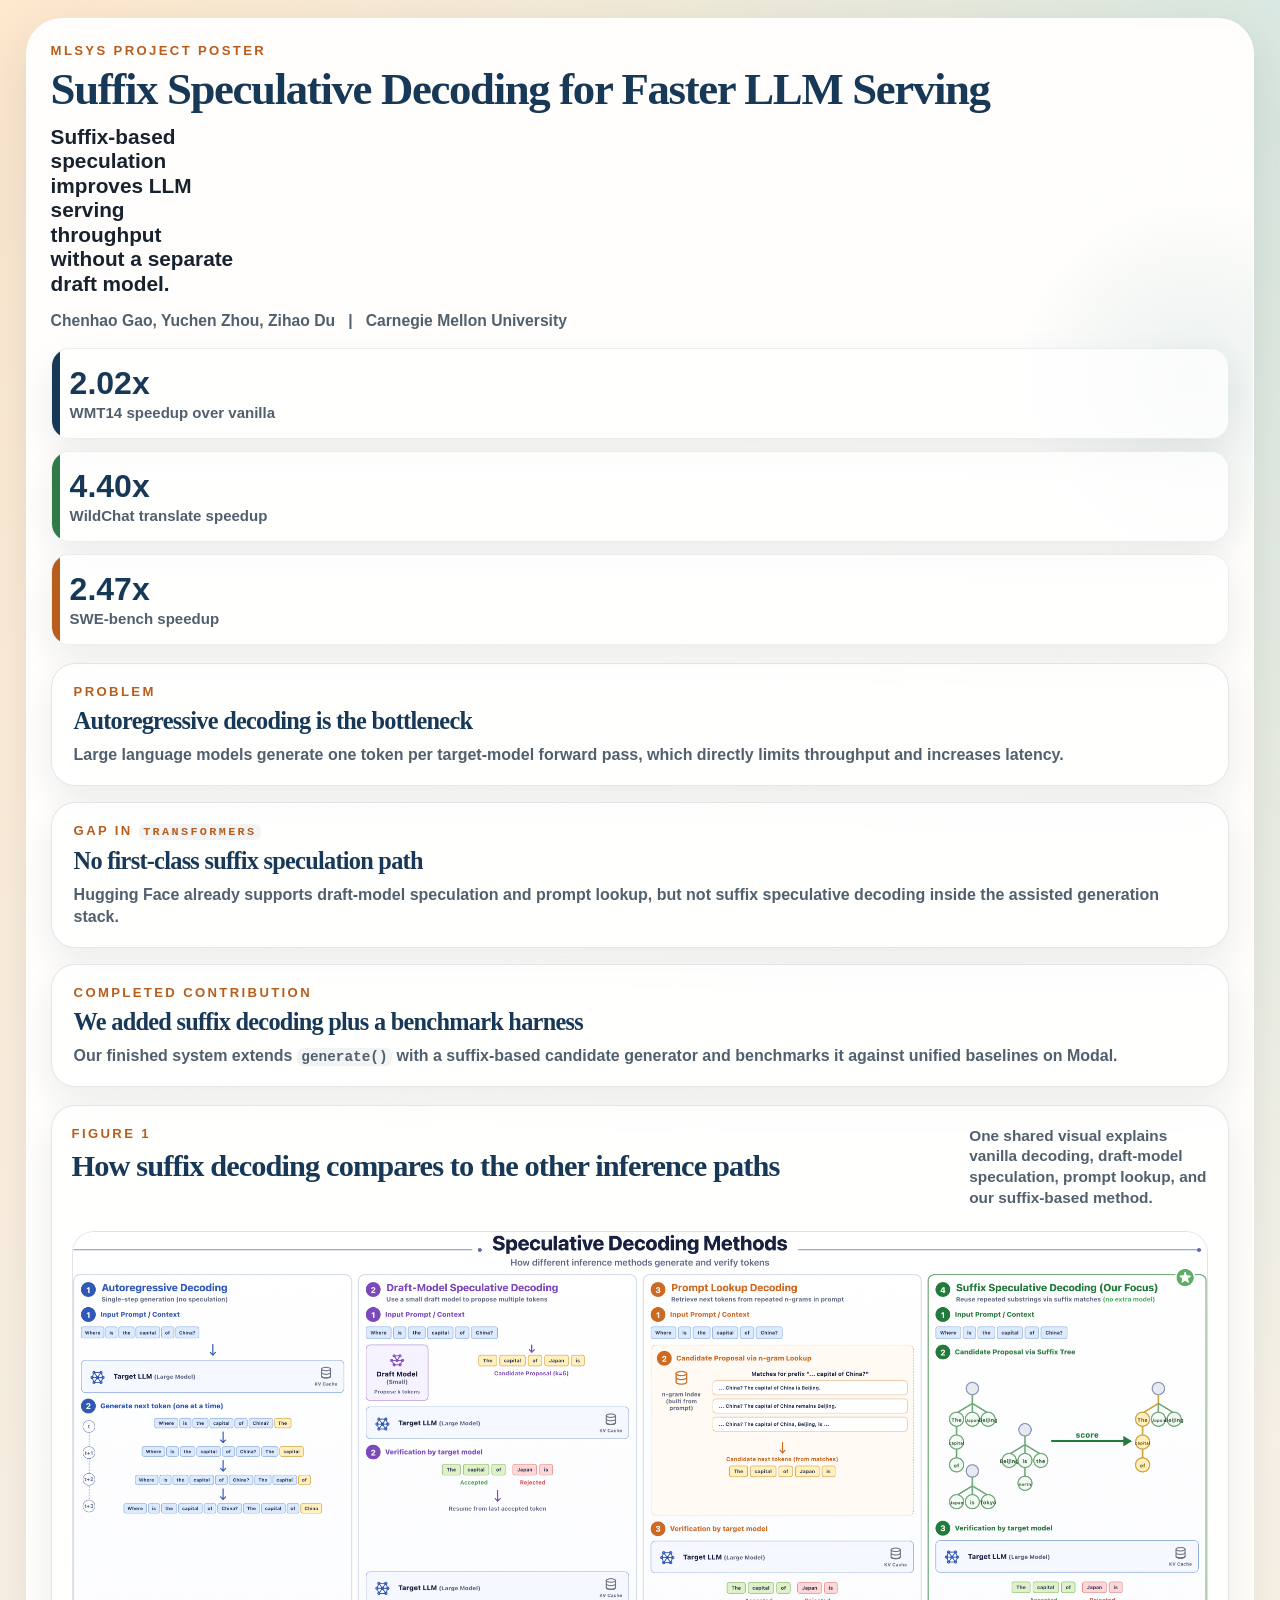
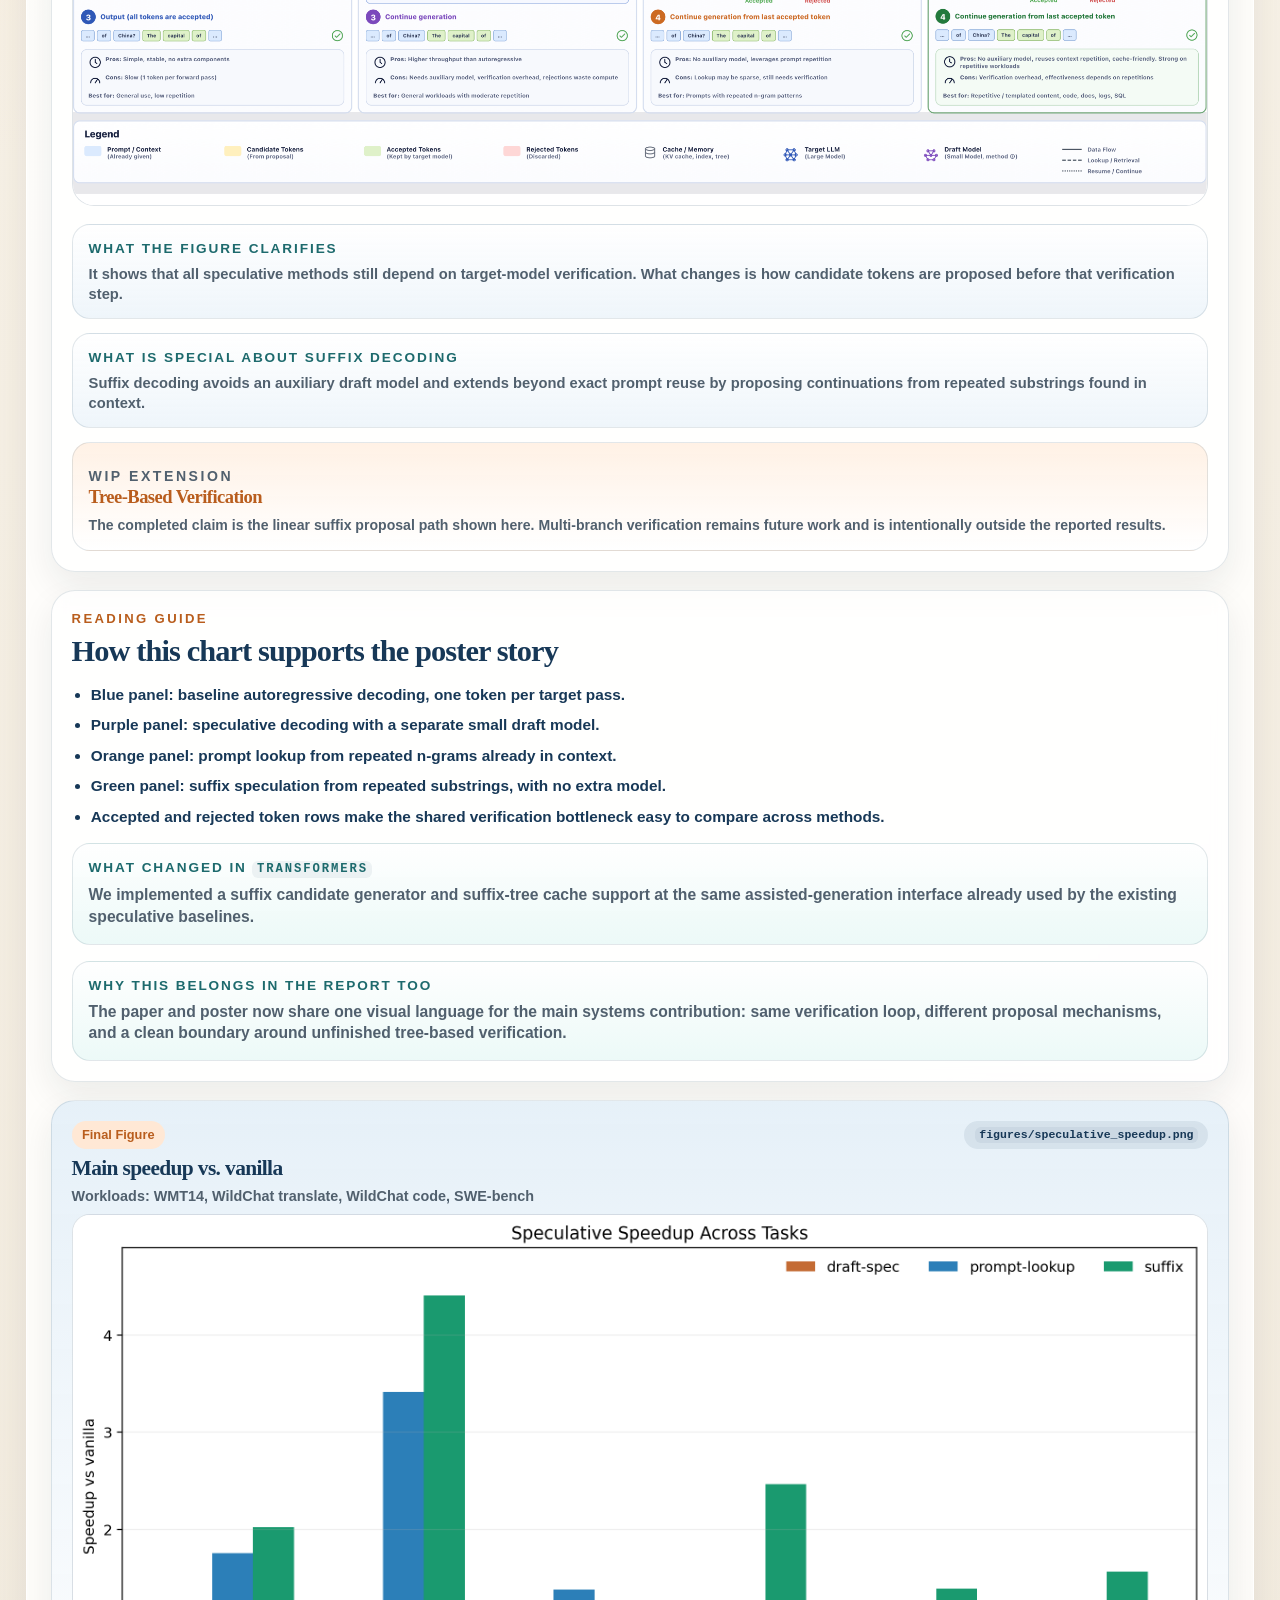
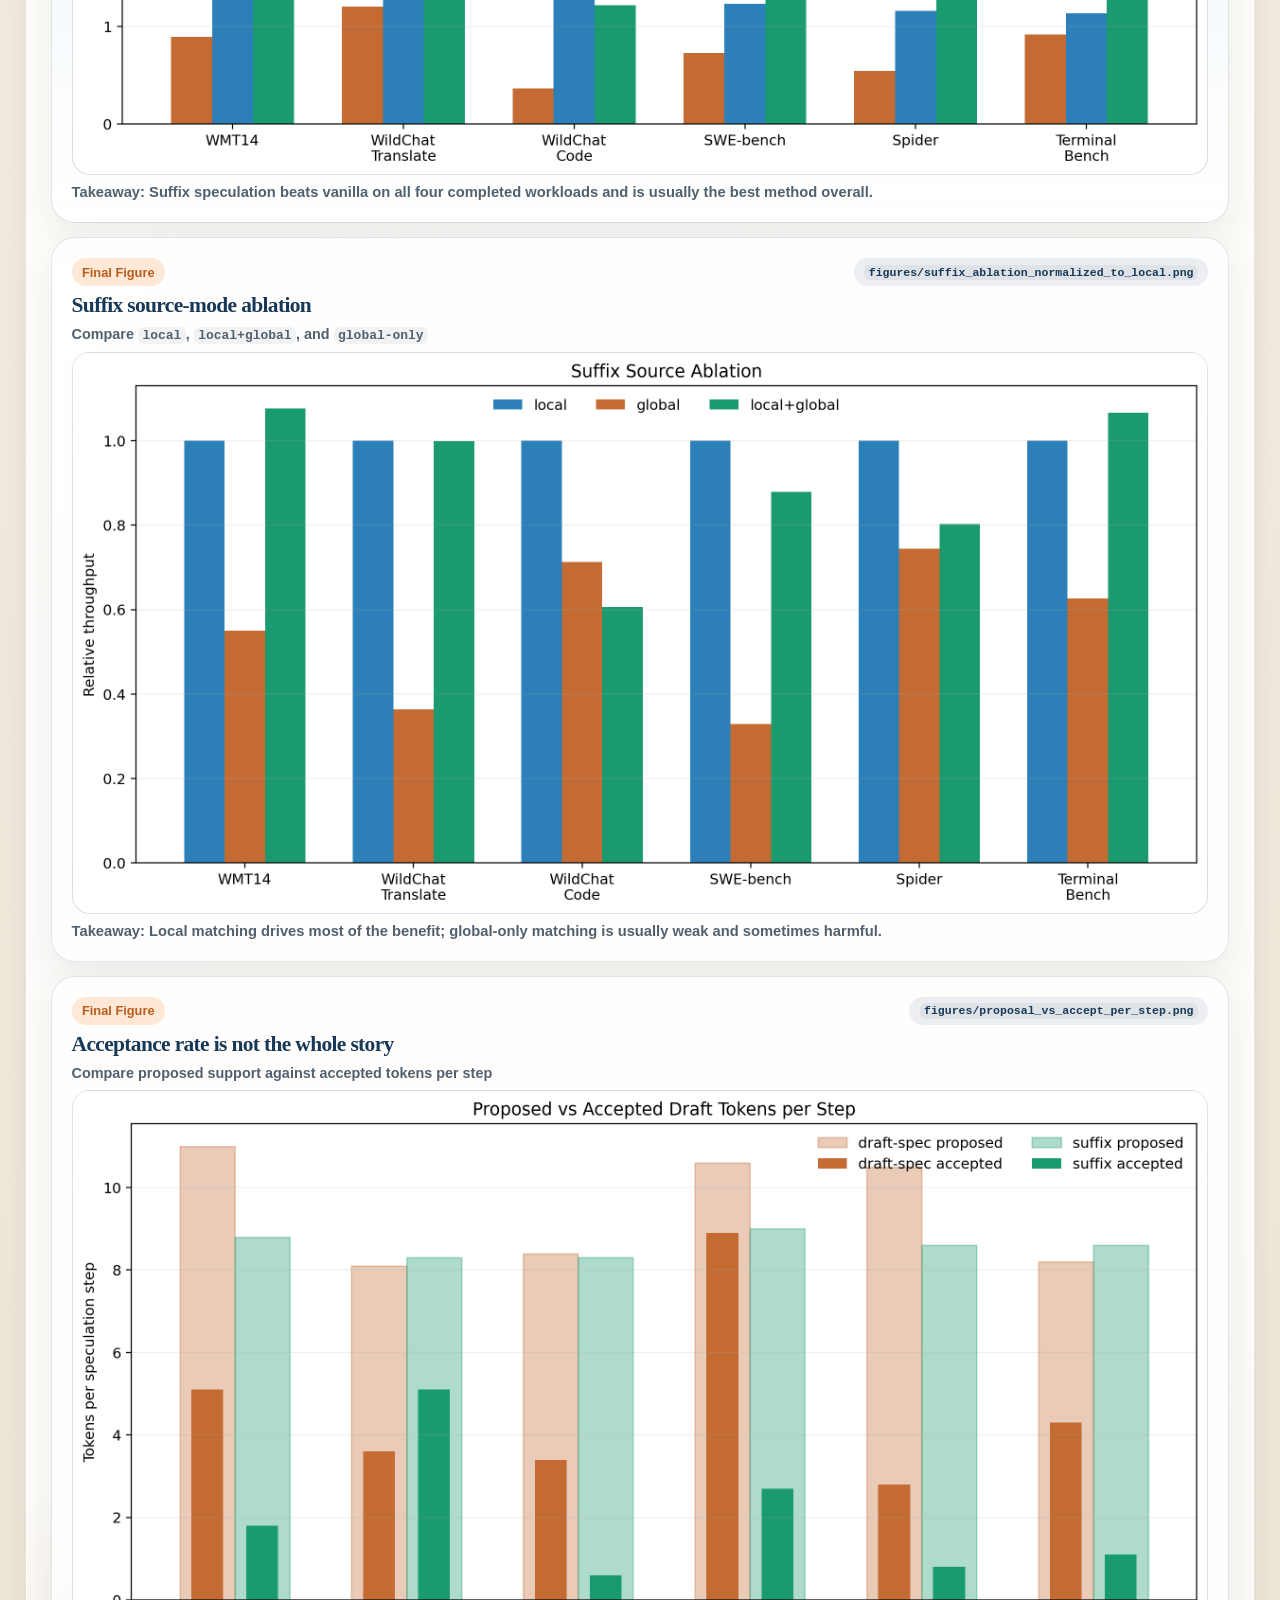
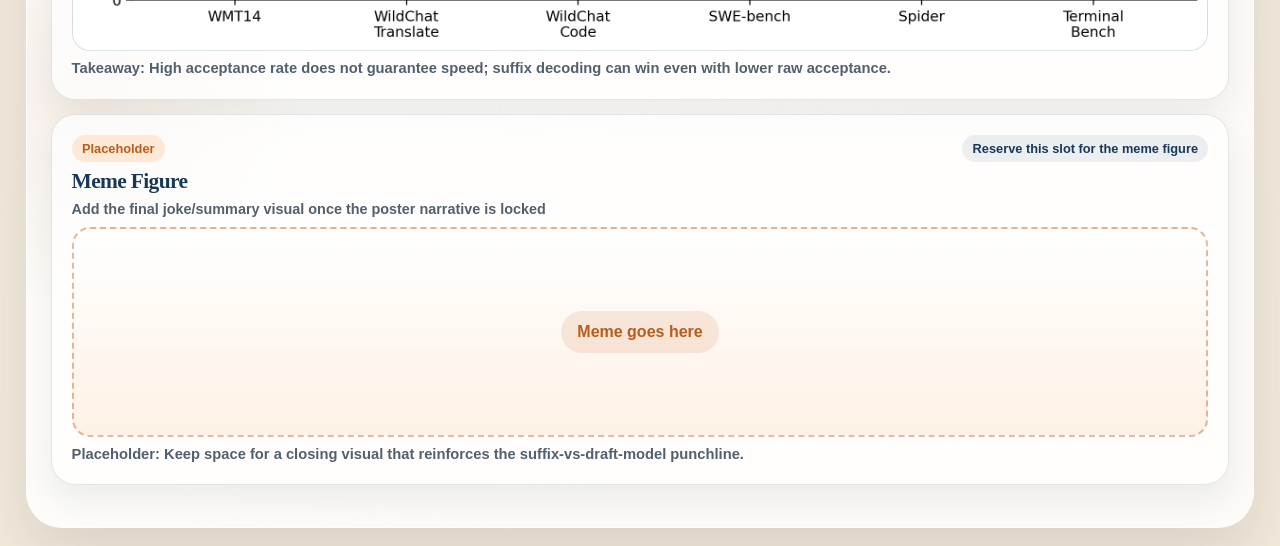
==== poster/index.html @ e205580c "update poster" ====
<!doctype html>
<html lang="en">
  <head>
    <meta charset="utf-8" />
    <meta name="viewport" content="width=device-width, initial-scale=1" />
    <title>Suffix Speculative Decoding Poster</title>
    <link rel="stylesheet" href="styles.css" />
  </head>
  <body>
    <main class="poster-shell">
      <article class="poster" data-mode="default">
        <header class="hero band">
          <div class="hero-copy">
            <p class="eyebrow">MLSys Project Poster</p>
            <h1>Suffix Speculative Decoding for Faster LLM Serving</h1>
            <p class="hero-thesis">
              Suffix-based speculation improves LLM serving throughput without a
              separate draft model.
            </p>
            <p class="hero-meta">
              Chenhao Gao, Yuchen Zhou, Zihao Du
              <span class="meta-sep">|</span>
              Carnegie Mellon University
            </p>
          </div>

          <div class="hero-badges" aria-label="Top results">
            <section class="badge-card accent-blue">
              <p class="badge-value">2.02x</p>
              <p class="badge-label">WMT14 speedup over vanilla</p>
            </section>
            <section class="badge-card accent-green">
              <p class="badge-value">4.40x</p>
              <p class="badge-label">WildChat translate speedup</p>
            </section>
            <section class="badge-card accent-orange">
              <p class="badge-value">2.47x</p>
              <p class="badge-label">SWE-bench speedup</p>
            </section>
          </div>
        </header>

        <section class="context-strip band">
          <article class="context-card">
            <p class="card-kicker">Problem</p>
            <h2>Autoregressive decoding is the bottleneck</h2>
            <p>
              Large language models generate one token per target-model forward
              pass, which directly limits throughput and increases latency.
            </p>
          </article>

          <article class="context-card">
            <p class="card-kicker">Gap in <code>transformers</code></p>
            <h2>No first-class suffix speculation path</h2>
            <p>
              Hugging Face already supports draft-model speculation and prompt
              lookup, but not suffix speculative decoding inside the assisted
              generation stack.
            </p>
          </article>

          <article class="context-card">
            <p class="card-kicker">Completed Contribution</p>
            <h2>We added suffix decoding plus a benchmark harness</h2>
            <p>
              Our finished system extends <code>generate()</code> with a
              suffix-based candidate generator and benchmarks it against unified
              baselines on Modal.
            </p>
          </article>
        </section>

        <section class="system-row band">
          <section class="panel architecture-panel">
            <div class="panel-header">
              <div>
                <p class="card-kicker">Figure 1</p>
                <h2>How suffix decoding compares to the other inference paths</h2>
              </div>
              <p class="panel-note">
                One shared visual explains vanilla decoding, draft-model
                speculation, prompt lookup, and our suffix-based method.
              </p>
            </div>

            <figure class="architecture-figure">
              <img
                src="../assets/index.png"
                alt="Comparison chart showing autoregressive decoding, draft-model speculative decoding, prompt lookup decoding, and suffix speculative decoding."
              />
            </figure>

            <section class="architecture-caption-grid">
              <article class="caption-card">
                <p class="callout-title">What the figure clarifies</p>
                <p>
                  It shows that all speculative methods still depend on
                  target-model verification. What changes is how candidate
                  tokens are proposed before that verification step.
                </p>
              </article>
              <article class="caption-card">
                <p class="callout-title">What is special about suffix decoding</p>
                <p>
                  Suffix decoding avoids an auxiliary draft model and extends
                  beyond exact prompt reuse by proposing continuations from
                  repeated substrings found in context.
                </p>
              </article>
              <article class="future-box compact">
                <p class="card-kicker">WIP Extension</p>
                <h3>Tree-Based Verification</h3>
                <p>
                  The completed claim is the linear suffix proposal path shown
                  here. Multi-branch verification remains future work and is
                  intentionally outside the reported results.
                </p>
              </article>
            </section>
          </section>

          <aside class="panel inset-panel">
            <div class="panel-header">
              <div>
                <p class="card-kicker">Reading Guide</p>
                <h2>How this chart supports the poster story</h2>
              </div>
            </div>

            <ul class="config-list">
              <li>Blue panel: baseline autoregressive decoding, one token per target pass.</li>
              <li>Purple panel: speculative decoding with a separate small draft model.</li>
              <li>Orange panel: prompt lookup from repeated n-grams already in context.</li>
              <li>Green panel: suffix speculation from repeated substrings, with no extra model.</li>
              <li>Accepted and rejected token rows make the shared verification bottleneck easy to compare across methods.</li>
            </ul>

            <div class="inset-callout">
              <p class="callout-title">What changed in <code>transformers</code></p>
              <p>
                We implemented a suffix candidate generator and suffix-tree
                cache support at the same assisted-generation interface already
                used by the existing speculative baselines.
              </p>
            </div>

            <div class="inset-callout">
              <p class="callout-title">Why this belongs in the report too</p>
              <p>
                The paper and poster now share one visual language for the main
                systems contribution: same verification loop, different proposal
                mechanisms, and a clean boundary around unfinished tree-based
                verification.
              </p>
            </div>
          </aside>
        </section>

        <section class="results band">
          <div class="results-grid">
            <article class="panel chart-card hero-chart">
              <div class="chart-meta">
                <span class="chart-status">Final Figure</span>
                <span class="chart-source"><code>figures/speculative_speedup.png</code></span>
              </div>
              <h3>Main speedup vs. vanilla</h3>
              <p class="chart-subtitle">
                Workloads: WMT14, WildChat translate, WildChat code, SWE-bench
              </p>
              <figure class="chart-figure">
                <img
                  src="../figures/speculative_speedup.png"
                  alt="Bar chart showing speedup over vanilla decoding across WMT14, WildChat translate, WildChat code, and SWE-bench."
                />
              </figure>
              <p class="takeaway">
                <strong>Takeaway:</strong> Suffix speculation beats vanilla on
                all four completed workloads and is usually the best method
                overall.
              </p>
            </article>

            <article class="panel chart-card">
              <div class="chart-meta">
                <span class="chart-status">Final Figure</span>
                <span class="chart-source">
                  <code>figures/suffix_ablation_normalized_to_local.png</code>
                </span>
              </div>
              <h3>Suffix source-mode ablation</h3>
              <p class="chart-subtitle">
                Compare <code>local</code>, <code>local+global</code>, and
                <code>global-only</code>
              </p>
              <figure class="chart-figure">
                <img
                  src="../figures/suffix_ablation_normalized_to_local.png"
                  alt="Chart comparing suffix throughput for local, local plus global, and global-only source modes."
                />
              </figure>
              <p class="takeaway">
                <strong>Takeaway:</strong> Local matching drives most of the
                benefit; global-only matching is usually weak and sometimes
                harmful.
              </p>
            </article>

            <article class="panel chart-card">
              <div class="chart-meta">
                <span class="chart-status">Final Figure</span>
                <span class="chart-source"><code>figures/proposal_vs_accept_per_step.png</code></span>
              </div>
              <h3>Acceptance rate is not the whole story</h3>
              <p class="chart-subtitle">
                Compare proposed support against accepted tokens per step
              </p>
              <figure class="chart-figure">
                <img
                  src="../figures/proposal_vs_accept_per_step.png"
                  alt="Chart comparing average proposed tokens per step against average accepted tokens per step for speculative decoding methods."
                />
              </figure>
              <p class="takeaway">
                <strong>Takeaway:</strong> High acceptance rate does not
                guarantee speed; suffix decoding can win even with lower raw
                acceptance.
              </p>
            </article>

            <article class="panel chart-card">
              <div class="chart-meta">
                <span class="chart-status">Placeholder</span>
                <span class="chart-source">Reserve this slot for the meme figure</span>
              </div>
              <h3>Meme Figure</h3>
              <p class="chart-subtitle">
                Add the final joke/summary visual once the poster narrative is locked
              </p>
              <div class="meme-placeholder">
                <div class="meme-frame">
                  <span class="meme-sticker">Meme goes here</span>
                </div>
              </div>
              <p class="takeaway">
                <strong>Placeholder:</strong> Keep space for a closing visual
                that reinforces the suffix-vs-draft-model punchline.
              </p>
            </article>
          </div>
        </section>
      </article>
    </main>

    <script src="script.js"></script>
  </body>
</html>
---- poster/styles.css ----
:root {
  --poster-width-screen: min(94vw, 1600px);
  --paper: #f8f3e8;
  --paper-bright: #fffdf8;
  --ink: #18222e;
  --muted: #51606e;
  --navy: #173857;
  --navy-soft: #e2eef7;
  --teal: #1d6a6d;
  --teal-soft: #dff5f2;
  --orange: #b95d1d;
  --orange-soft: #ffe8d5;
  --green: #2f7a46;
  --green-soft: #e1f1e5;
  --rose: #9a4d4d;
  --panel-border: rgba(23, 56, 87, 0.12);
  --shadow: 0 24px 60px rgba(30, 37, 44, 0.12);
  --shadow-soft: 0 14px 34px rgba(30, 37, 44, 0.08);
  --radius-xl: 34px;
  --radius-lg: 24px;
  --radius-md: 18px;
  --radius-sm: 12px;
  --poster-gap: 22px;
  --body-font: "Avenir Next", "Segoe UI", "Trebuchet MS", sans-serif;
  --display-font: "Iowan Old Style", "Palatino Linotype", "Book Antiqua", serif;
}

*,
*::before,
*::after {
  box-sizing: border-box;
}

html,
body {
  margin: 0;
  min-height: 100%;
}

body {
  font-family: var(--body-font);
  color: var(--ink);
  background:
    radial-gradient(circle at top left, rgba(255, 226, 193, 0.72), transparent 32%),
    radial-gradient(circle at top right, rgba(194, 229, 231, 0.78), transparent 26%),
    linear-gradient(180deg, #fffaf0 0%, #f2eadb 100%);
}

.poster-shell {
  padding: 28px;
  display: flex;
  justify-content: center;
}

.poster {
  width: var(--poster-width-screen);
  min-height: 2400px;
  background:
    linear-gradient(180deg, rgba(255, 255, 255, 0.68), rgba(255, 255, 255, 0.68)),
    linear-gradient(135deg, var(--paper-bright), var(--paper));
  border: 1px solid rgba(255, 255, 255, 0.85);
  border-radius: 36px;
  box-shadow: var(--shadow);
  padding: 32px;
  display: grid;
  gap: 18px;
  grid-template-rows: repeat(5, auto);
  position: relative;
  overflow: hidden;
}

.poster::before,
.poster::after {
  content: "";
  position: absolute;
  inset: auto;
  border-radius: 999px;
  pointer-events: none;
}

.poster::before {
  width: 360px;
  height: 360px;
  right: -120px;
  top: 180px;
  background: radial-gradient(circle, rgba(29, 106, 109, 0.09), transparent 70%);
}

.poster::after {
  width: 420px;
  height: 420px;
  left: -140px;
  bottom: 220px;
  background: radial-gradient(circle, rgba(185, 93, 29, 0.08), transparent 72%);
}

.band,
.panel,
.context-card,
.badge-card {
  position: relative;
  z-index: 1;
}

.hero {
  display: grid;
  grid-template-columns: 1.5fr 1fr;
  gap: 18px;
  align-items: end;
}

.eyebrow,
.card-kicker {
  margin: 0 0 10px;
  font-size: 0.82rem;
  text-transform: uppercase;
  letter-spacing: 0.18em;
  font-weight: 800;
  color: var(--orange);
}

.hero-copy h1,
.context-card h2,
.panel-header h2,
.results-header h2,
.chart-card h3,
.future-box h3 {
  font-family: var(--display-font);
  letter-spacing: -0.03em;
}

.hero-copy h1 {
  margin: 0;
  font-size: clamp(2.8rem, 3.35vw, 4.25rem);
  line-height: 0.95;
  color: var(--navy);
}

.hero-thesis {
  margin: 14px 0 0;
  max-width: 16ch;
  font-size: 1.3rem;
  line-height: 1.18;
  font-weight: 700;
}

.hero-meta {
  margin: 16px 0 0;
  color: var(--muted);
  font-size: 0.98rem;
  font-weight: 700;
}

.meta-sep {
  display: inline-block;
  padding: 0 0.55rem;
}

.hero-badges {
  display: grid;
  grid-template-columns: 1fr;
  gap: 12px;
}

.badge-card {
  background: rgba(255, 255, 255, 0.74);
  border: 1px solid rgba(23, 56, 87, 0.08);
  border-radius: var(--radius-md);
  box-shadow: var(--shadow-soft);
  padding: 16px 18px;
  overflow: hidden;
}

.badge-card::before {
  content: "";
  position: absolute;
  inset: 0 auto 0 0;
  width: 8px;
  border-radius: 999px;
}

.badge-card.accent-blue::before {
  background: var(--navy);
}

.badge-card.accent-green::before {
  background: var(--green);
}

.badge-card.accent-orange::before {
  background: var(--orange);
}

.badge-value {
  margin: 0;
  font-size: 2rem;
  font-weight: 900;
  color: var(--navy);
}

.badge-label {
  margin: 2px 0 0;
  color: var(--muted);
  font-size: 0.94rem;
  line-height: 1.2;
  font-weight: 700;
}

.context-strip {
  display: grid;
  grid-template-columns: repeat(3, 1fr);
  gap: 16px;
  align-items: start;
}

.context-card,
.panel {
  background: rgba(255, 255, 255, 0.7);
  border: 1px solid var(--panel-border);
  border-radius: var(--radius-lg);
  box-shadow: var(--shadow-soft);
  backdrop-filter: blur(8px);
}

.context-card {
  padding: 20px 22px 18px;
}

.context-card h2 {
  margin: 0 0 10px;
  font-size: 1.52rem;
  line-height: 1.02;
  color: var(--navy);
}

.context-card p:last-child {
  margin: 0;
  line-height: 1.42;
  color: var(--muted);
  font-size: 1rem;
  font-weight: 600;
}

.system-row {
  display: grid;
  grid-template-columns: 1.75fr 0.92fr;
  gap: 18px;
}

.panel {
  padding: 20px;
}

.panel-header,
.results-header {
  display: flex;
  justify-content: space-between;
  gap: 16px;
  align-items: start;
}

.panel-header h2,
.results-header h2 {
  margin: 0;
  font-size: 1.9rem;
  line-height: 1.02;
  color: var(--navy);
}

.panel-note,
.results-note,
.chart-subtitle,
.flow-copy,
.takeaway,
.future-copy p,
.future-box p {
  color: var(--muted);
}

.panel-note,
.results-note {
  margin: 0;
  max-width: 28ch;
  font-size: 0.96rem;
  line-height: 1.35;
  font-weight: 700;
}

.future-box,
.inset-callout,
.caption-card {
  border-radius: var(--radius-md);
  border: 1px solid rgba(23, 56, 87, 0.12);
}

.architecture-figure {
  margin: 22px 0 0;
  border-radius: 22px;
  overflow: hidden;
  border: 1px solid rgba(23, 56, 87, 0.14);
  background: rgba(255, 255, 255, 0.96);
  box-shadow: inset 0 0 0 1px rgba(255, 255, 255, 0.7);
}

.architecture-figure img {
  display: block;
  width: 100%;
  height: auto;
}

.architecture-caption-grid {
  margin-top: 18px;
  display: grid;
  grid-template-columns: 1fr 1fr 0.92fr;
  align-items: start;
  gap: 14px;
}

.caption-card,
.future-box.compact {
  padding: 16px 16px 14px;
}

.caption-card {
  background: linear-gradient(180deg, rgba(255, 255, 255, 0.98), rgba(226, 238, 247, 0.56));
}

.caption-card p:last-child {
  margin: 0;
  line-height: 1.36;
  font-size: 0.92rem;
  color: var(--muted);
  font-weight: 650;
}

.future-box {
  padding: 16px 16px 14px;
  background: linear-gradient(180deg, rgba(255, 240, 227, 0.92), rgba(255, 255, 255, 0.94));
}

.future-box.compact h3 {
  font-size: 1.16rem;
}

.future-box.compact p {
  font-size: 0.88rem;
}

.future-box h3 {
  margin: 0;
  color: var(--orange);
  font-size: 1.34rem;
}

.future-box p {
  margin: 8px 0 0;
  line-height: 1.36;
  font-size: 0.92rem;
  font-weight: 650;
}

.config-list,
.conclusion-list,
.future-list {
  margin: 18px 0 0;
  padding-left: 1.2rem;
}

.config-list {
  display: grid;
  gap: 10px;
  font-size: 0.96rem;
  line-height: 1.34;
  color: var(--navy);
  font-weight: 760;
}

.config-list span {
  color: var(--muted);
  font-weight: 700;
}

.inset-panel {
  display: grid;
  grid-template-rows: auto auto auto 1fr;
}

.inset-callout {
  margin-top: 16px;
  padding: 16px;
  background: linear-gradient(180deg, rgba(255, 255, 255, 0.98), rgba(223, 245, 242, 0.6));
}

.callout-title {
  margin: 0 0 8px;
  font-size: 0.85rem;
  text-transform: uppercase;
  letter-spacing: 0.14em;
  color: var(--teal);
  font-weight: 900;
}

.inset-callout p:last-child {
  margin: 0;
  line-height: 1.38;
  font-size: 0.98rem;
  color: var(--muted);
  font-weight: 700;
}

.results {
  display: grid;
  gap: 12px;
}

.results-grid {
  display: grid;
  grid-template-columns: repeat(2, minmax(0, 1fr));
  gap: 14px;
  align-items: start;
}

.chart-card {
  display: grid;
  grid-template-rows: auto auto auto 1fr auto;
  gap: 8px;
  min-height: 0;
}

.hero-chart {
  background:
    linear-gradient(180deg, rgba(226, 238, 247, 0.86), rgba(255, 255, 255, 0.92)),
    rgba(255, 255, 255, 0.8);
}

.chart-meta {
  display: flex;
  justify-content: space-between;
  gap: 12px;
  flex-wrap: wrap;
  font-size: 0.8rem;
  font-weight: 800;
}

.chart-status,
.chart-source,
.wip-pill {
  display: inline-flex;
  align-items: center;
  padding: 0.38rem 0.65rem;
  border-radius: 999px;
}

.chart-status {
  background: var(--orange-soft);
  color: var(--orange);
}

.chart-source {
  background: rgba(23, 56, 87, 0.08);
  color: var(--navy);
}

.chart-card h3 {
  margin: 0;
  color: var(--navy);
  font-size: 1.34rem;
  line-height: 1.06;
}

.chart-subtitle {
  margin: 0;
  font-size: 0.9rem;
  line-height: 1.26;
  font-weight: 700;
}

.chart-placeholder {
  min-height: 210px;
  border-radius: var(--radius-md);
  border: 1px dashed rgba(23, 56, 87, 0.2);
  background:
    linear-gradient(180deg, rgba(255, 255, 255, 0.94), rgba(243, 246, 250, 0.9));
  position: relative;
  overflow: hidden;
}

.chart-figure {
  margin: 0;
  min-height: 210px;
  border-radius: var(--radius-md);
  border: 1px solid rgba(23, 56, 87, 0.14);
  background:
    linear-gradient(180deg, rgba(255, 255, 255, 0.96), rgba(243, 246, 250, 0.92));
  overflow: hidden;
  display: flex;
  align-items: center;
  justify-content: center;
}

.chart-figure img {
  display: block;
  width: 100%;
  height: auto;
}

.bar-placeholder,
.grouped-placeholder,
.scatter-placeholder,
.memory-placeholder {
  display: flex;
  align-items: end;
  justify-content: center;
}

.axis {
  position: absolute;
  background: rgba(23, 56, 87, 0.24);
}

.axis-y {
  left: 28px;
  bottom: 24px;
  width: 2px;
  top: 22px;
}

.bars {
  width: 100%;
  height: 100%;
  padding: 24px 24px 26px 48px;
  display: grid;
  grid-template-columns: repeat(4, 1fr);
  gap: 16px;
  align-items: end;
}

.bar-group {
  display: grid;
  gap: 10px;
  justify-items: center;
}

.bar-label,
.mini-label {
  font-size: 0.82rem;
  font-weight: 900;
  color: var(--muted);
}

.bar-stack {
  height: 154px;
  width: 100%;
  display: flex;
  justify-content: center;
  align-items: end;
  gap: 8px;
}

.bar {
  width: 26px;
  border-radius: 14px 14px 6px 6px;
  background: linear-gradient(180deg, rgba(29, 106, 109, 0.9), rgba(23, 56, 87, 0.85));
}

.bar.ghost {
  opacity: 0.72;
}

.h-36 { height: 36%; }
.h-38 { height: 38%; }
.h-40 { height: 40%; }
.h-44 { height: 44%; }
.h-48 { height: 48%; }
.h-52 { height: 52%; }
.h-72 { height: 72%; }
.h-86 { height: 86%; }
.h-88 { height: 88%; }
.h-92 { height: 92%; }
.h-94 { height: 94%; }

.grouped-placeholder {
  gap: 24px;
  padding: 26px 24px;
}

.mini-group {
  display: grid;
  gap: 10px;
  justify-items: center;
}

.mini-bar {
  width: 72px;
  border-radius: 18px 18px 8px 8px;
  background: linear-gradient(180deg, rgba(47, 122, 70, 0.88), rgba(29, 106, 109, 0.84));
}

.scatter-axis,
.memory-axis {
  position: absolute;
  background: rgba(23, 56, 87, 0.24);
}

.axis-h {
  left: 28px;
  right: 22px;
  bottom: 28px;
  height: 2px;
}

.axis-v {
  left: 28px;
  top: 20px;
  bottom: 28px;
  width: 2px;
}

.dot,
.memory-dot {
  position: absolute;
  display: inline-flex;
  align-items: center;
  justify-content: center;
  padding: 0.35rem 0.6rem;
  border-radius: 999px;
  color: #fff;
  font-size: 0.78rem;
  font-weight: 900;
}

.dot-draft {
  right: 56px;
  top: 50px;
  background: var(--rose);
}

.dot-suffix {
  left: 92px;
  bottom: 68px;
  background: var(--green);
}

.vanilla {
  left: 68px;
  bottom: 84px;
  background: var(--navy);
}

.prompt {
  left: 168px;
  bottom: 116px;
  background: var(--teal);
}

.suffix {
  left: 218px;
  bottom: 154px;
  background: var(--green);
}

.draft {
  right: 48px;
  bottom: 102px;
  background: var(--rose);
}

.takeaway {
  margin: 0;
  font-size: 0.92rem;
  line-height: 1.3;
  font-weight: 700;
}

.meme-placeholder {
  min-height: 210px;
  display: flex;
  align-items: center;
  justify-content: center;
}

.meme-frame {
  width: 100%;
  min-height: 210px;
  border-radius: var(--radius-md);
  border: 2px dashed rgba(185, 93, 29, 0.42);
  background:
    linear-gradient(180deg, rgba(255, 255, 255, 0.96), rgba(255, 232, 213, 0.62));
  display: flex;
  align-items: center;
  justify-content: center;
  padding: 18px;
}

.meme-sticker {
  display: inline-flex;
  align-items: center;
  justify-content: center;
  padding: 0.75rem 1rem;
  border-radius: 999px;
  background: rgba(185, 93, 29, 0.12);
  color: var(--orange);
  font-size: 1rem;
  font-weight: 900;
}

code {
  font-family: "SFMono-Regular", "Consolas", "Menlo", monospace;
  font-size: 0.9em;
  background: rgba(23, 56, 87, 0.06);
  padding: 0.08rem 0.28rem;
  border-radius: 6px;
}

[data-mode="debug"] .panel,
[data-mode="debug"] .context-card,
[data-mode="debug"] .badge-card {
  outline: 3px solid rgba(185, 93, 29, 0.35);
}

[data-mode="export"] {
  box-shadow: none;
}

@media (max-width: 1280px) {
  .poster-shell {
    padding: 18px;
  }

  .poster {
    width: min(96vw, 1320px);
    padding: 24px;
    gap: 18px;
  }

  .hero,
  .system-row,
  .context-strip,
  .results-grid {
    grid-template-columns: 1fr;
  }

  .architecture-caption-grid {
    grid-template-columns: 1fr;
  }

  .poster {
    aspect-ratio: auto;
  }
}

@media print {
  @page {
    size: 24in 36in;
    margin: 0;
  }

  body {
    background: #fff;
  }

  .poster-shell {
    padding: 0;
  }

  .poster {
    width: 24in;
    min-height: 36in;
    border-radius: 0;
    box-shadow: none;
    padding: 0.42in;
    gap: 0.22in;
  }
}
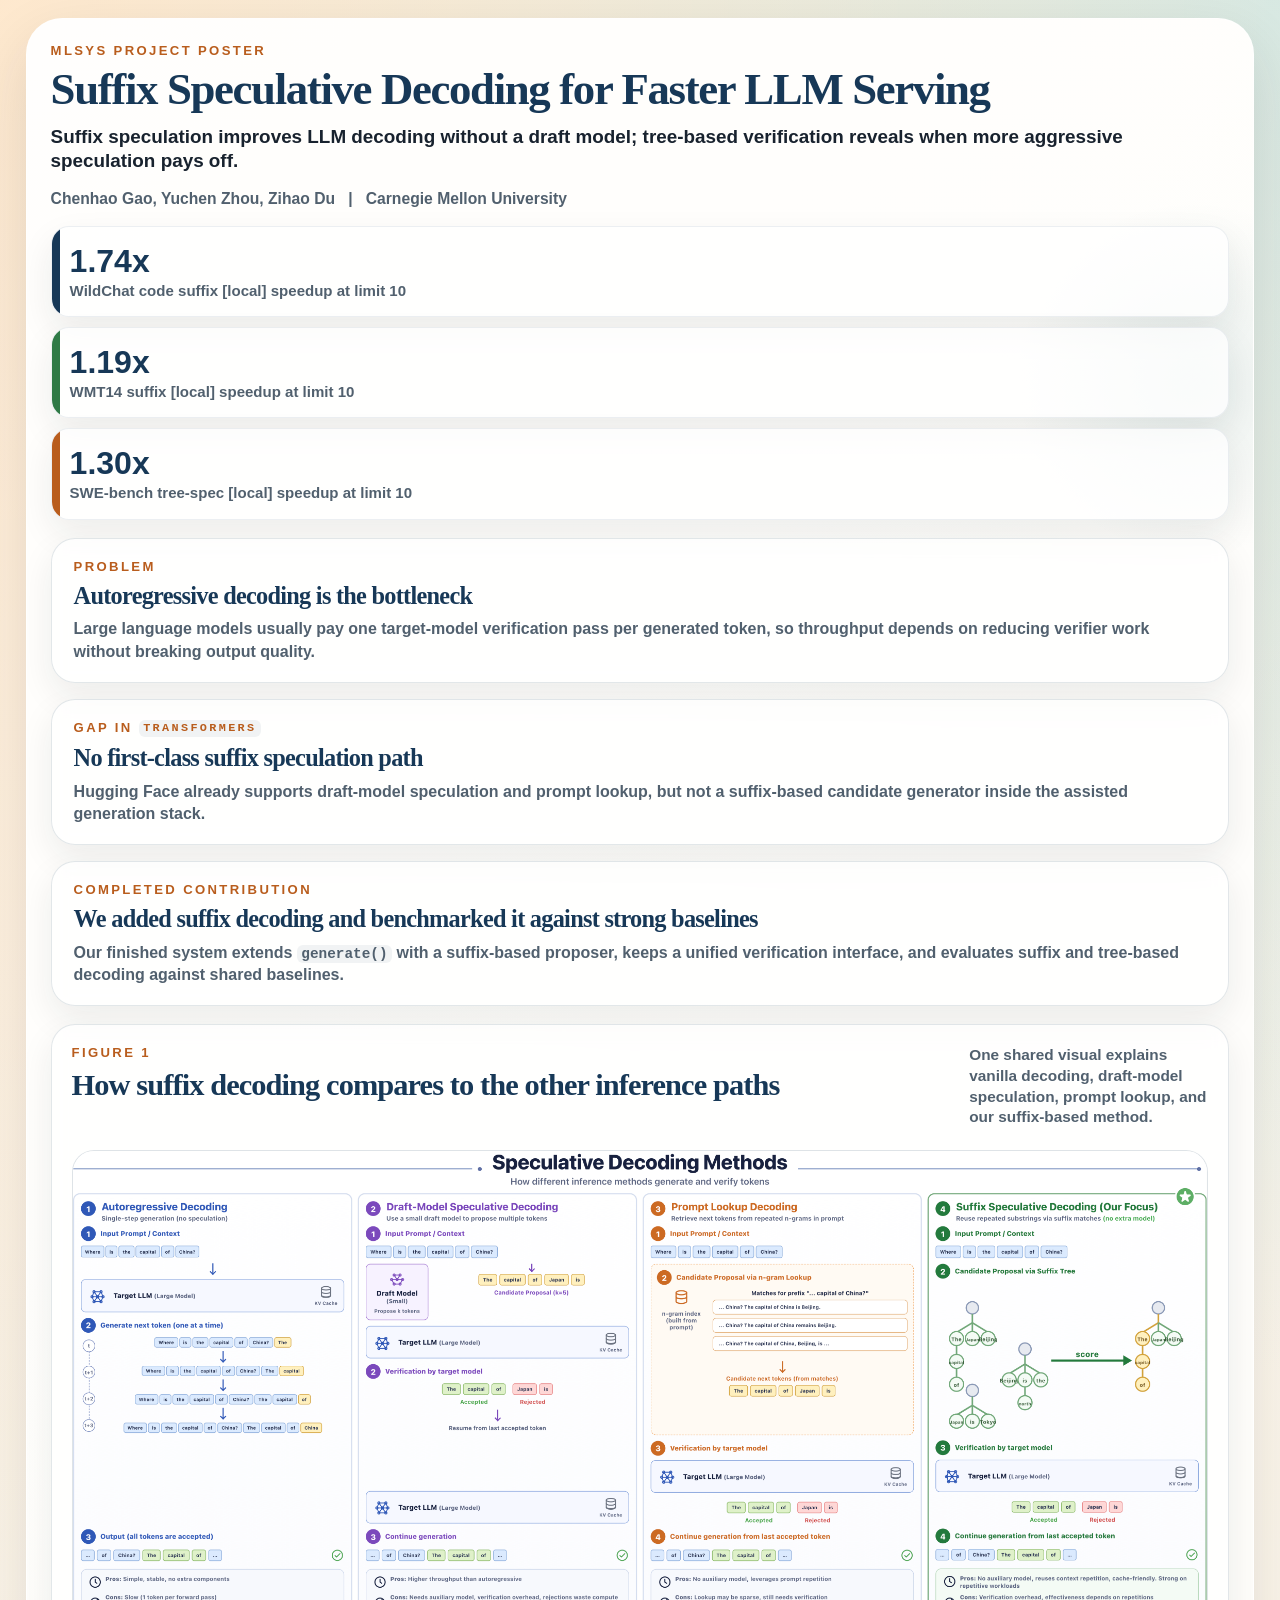
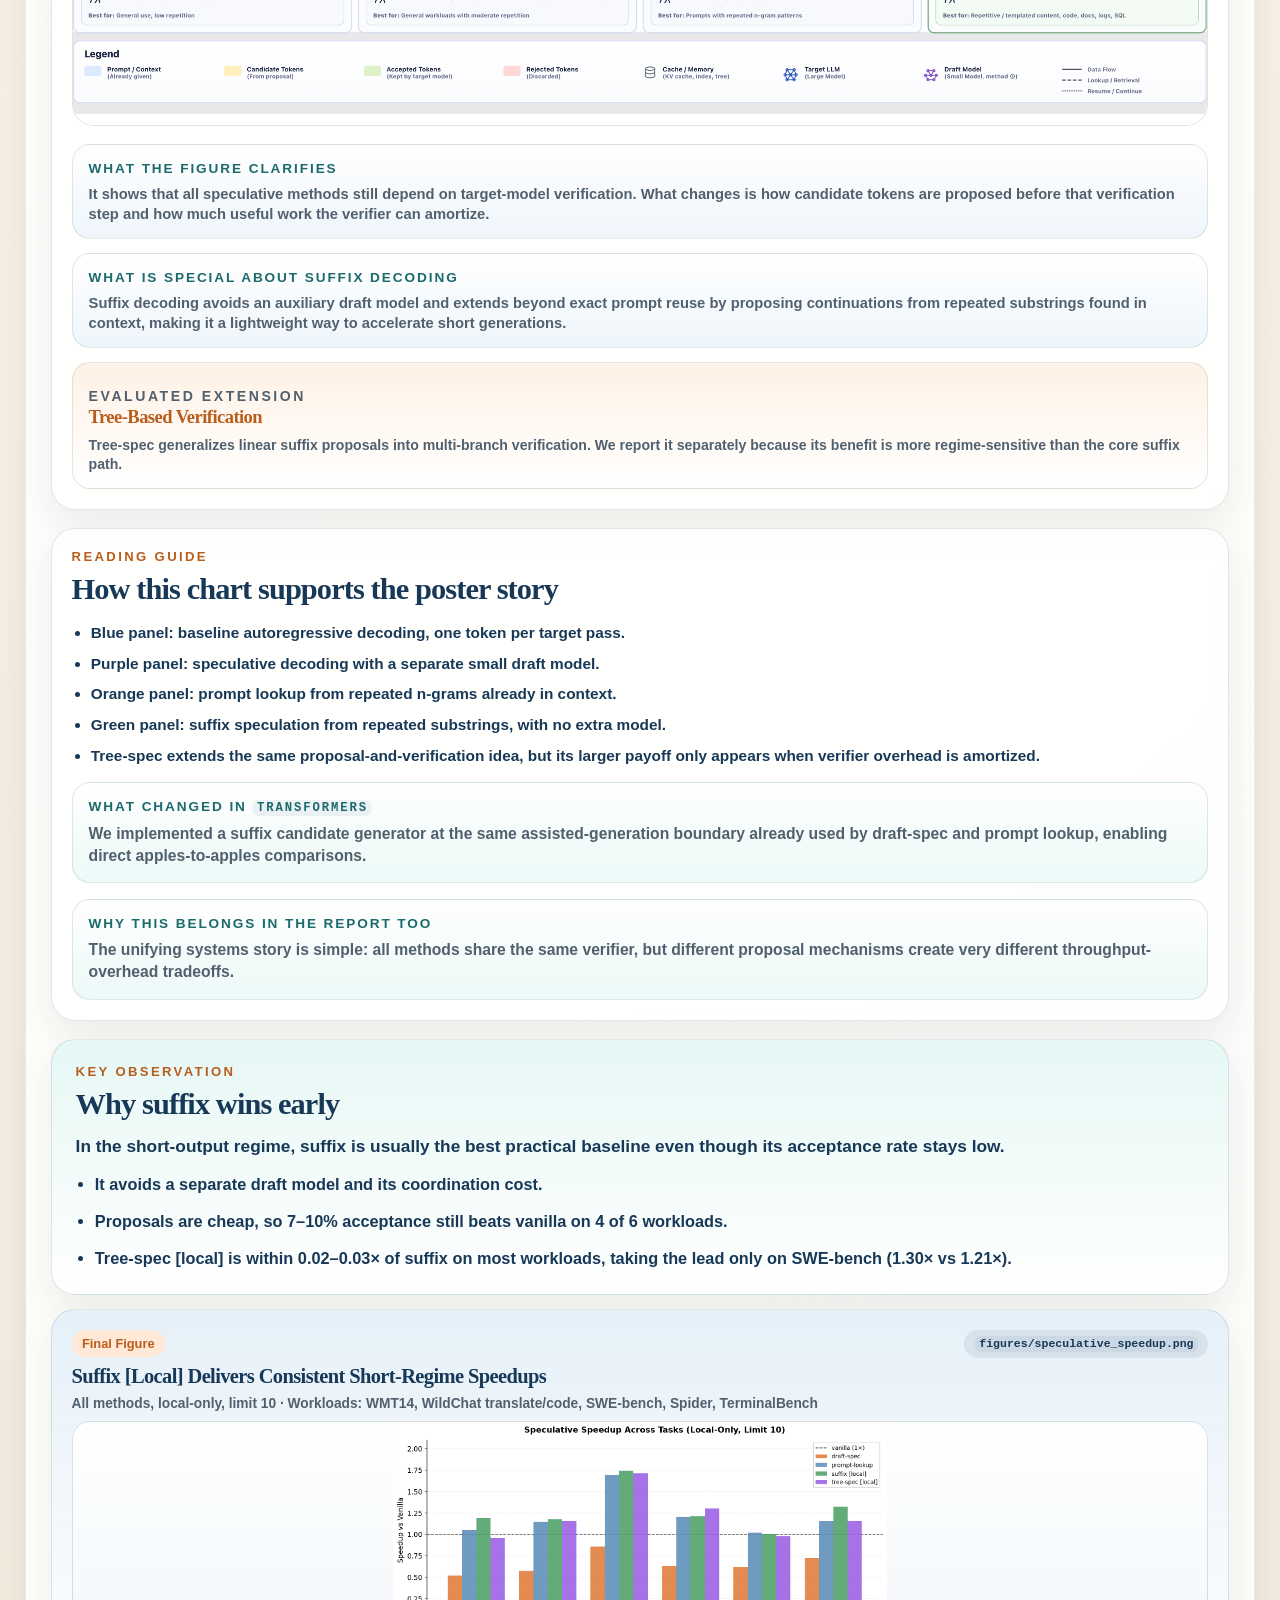
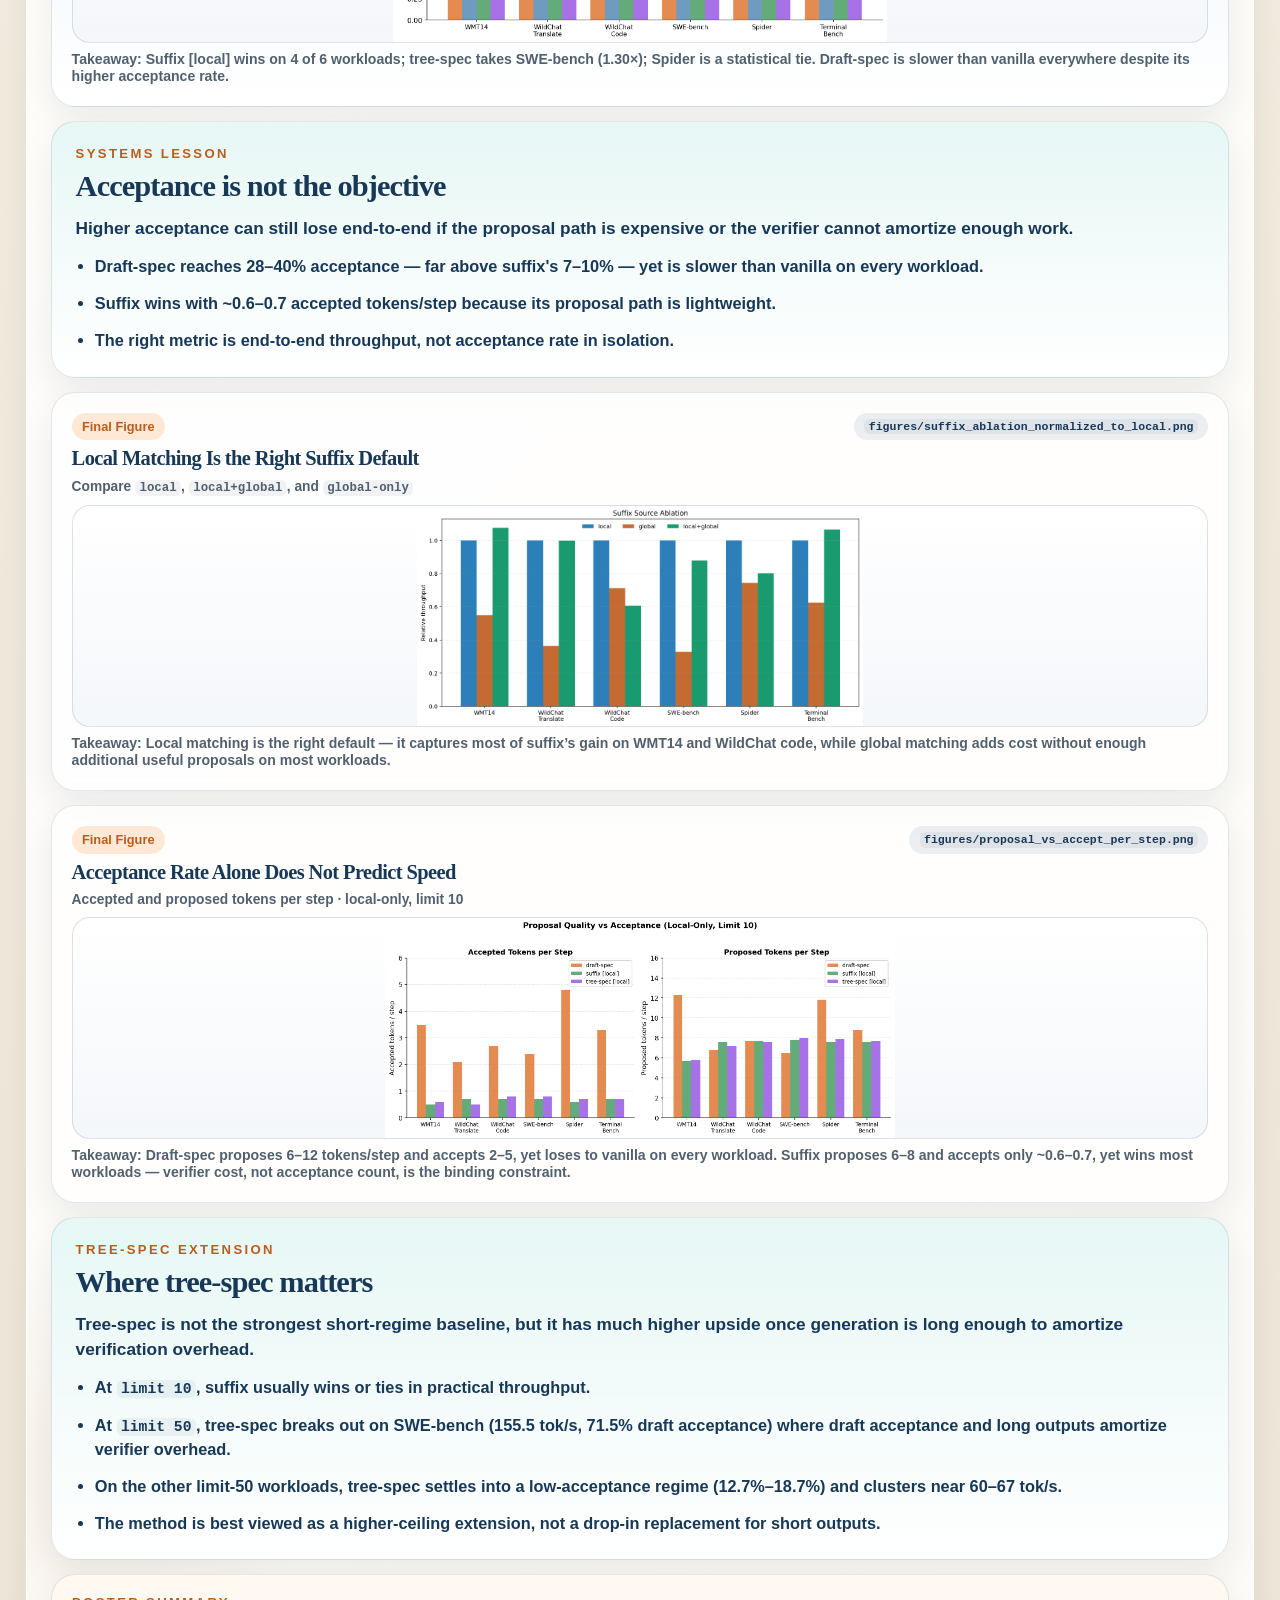
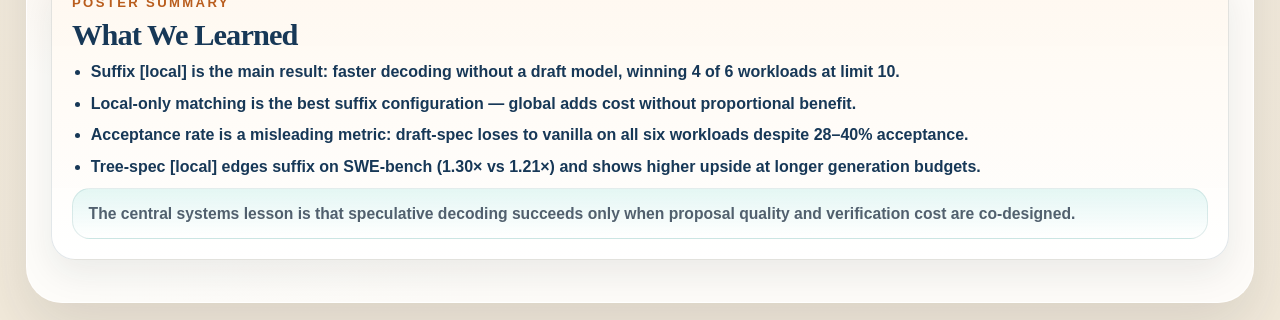
==== commit 3823febd: "update poster with the new data" ====
--- a/poster/index.html
+++ b/poster/index.html
@@ -14,8 +14,9 @@
             <p class="eyebrow">MLSys Project Poster</p>
             <h1>Suffix Speculative Decoding for Faster LLM Serving</h1>
             <p class="hero-thesis">
-              Suffix-based speculation improves LLM serving throughput without a
-              separate draft model.
+              Suffix speculation improves LLM decoding without a draft model;
+              tree-based verification reveals when more aggressive speculation
+              pays off.
             </p>
             <p class="hero-meta">
               Chenhao Gao, Yuchen Zhou, Zihao Du
@@ -26,16 +27,16 @@
 
           <div class="hero-badges" aria-label="Top results">
             <section class="badge-card accent-blue">
-              <p class="badge-value">2.02x</p>
-              <p class="badge-label">WMT14 speedup over vanilla</p>
+              <p class="badge-value">1.74x</p>
+              <p class="badge-label">WildChat code suffix [local] speedup at limit 10</p>
             </section>
             <section class="badge-card accent-green">
-              <p class="badge-value">4.40x</p>
-              <p class="badge-label">WildChat translate speedup</p>
+              <p class="badge-value">1.19x</p>
+              <p class="badge-label">WMT14 suffix [local] speedup at limit 10</p>
             </section>
             <section class="badge-card accent-orange">
-              <p class="badge-value">2.47x</p>
-              <p class="badge-label">SWE-bench speedup</p>
+              <p class="badge-value">1.30x</p>
+              <p class="badge-label">SWE-bench tree-spec [local] speedup at limit 10</p>
             </section>
           </div>
         </header>
@@ -45,8 +46,9 @@
             <p class="card-kicker">Problem</p>
             <h2>Autoregressive decoding is the bottleneck</h2>
             <p>
-              Large language models generate one token per target-model forward
-              pass, which directly limits throughput and increases latency.
+              Large language models usually pay one target-model verification
+              pass per generated token, so throughput depends on reducing
+              verifier work without breaking output quality.
             </p>
           </article>
 
@@ -55,18 +57,18 @@
             <h2>No first-class suffix speculation path</h2>
             <p>
               Hugging Face already supports draft-model speculation and prompt
-              lookup, but not suffix speculative decoding inside the assisted
-              generation stack.
+              lookup, but not a suffix-based candidate generator inside the
+              assisted generation stack.
             </p>
           </article>
 
           <article class="context-card">
             <p class="card-kicker">Completed Contribution</p>
-            <h2>We added suffix decoding plus a benchmark harness</h2>
+            <h2>We added suffix decoding and benchmarked it against strong baselines</h2>
             <p>
               Our finished system extends <code>generate()</code> with a
-              suffix-based candidate generator and benchmarks it against unified
-              baselines on Modal.
+              suffix-based proposer, keeps a unified verification interface, and
+              evaluates suffix and tree-based decoding against shared baselines.
             </p>
           </article>
         </section>
@@ -97,7 +99,8 @@
                 <p>
                   It shows that all speculative methods still depend on
                   target-model verification. What changes is how candidate
-                  tokens are proposed before that verification step.
+                  tokens are proposed before that verification step and how much
+                  useful work the verifier can amortize.
                 </p>
               </article>
               <article class="caption-card">
@@ -105,16 +108,17 @@
                 <p>
                   Suffix decoding avoids an auxiliary draft model and extends
                   beyond exact prompt reuse by proposing continuations from
-                  repeated substrings found in context.
+                  repeated substrings found in context, making it a lightweight
+                  way to accelerate short generations.
                 </p>
               </article>
               <article class="future-box compact">
-                <p class="card-kicker">WIP Extension</p>
+                <p class="card-kicker">Evaluated Extension</p>
                 <h3>Tree-Based Verification</h3>
                 <p>
-                  The completed claim is the linear suffix proposal path shown
-                  here. Multi-branch verification remains future work and is
-                  intentionally outside the reported results.
+                  Tree-spec generalizes linear suffix proposals into multi-branch
+                  verification. We report it separately because its benefit is
+                  more regime-sensitive than the core suffix path.
                 </p>
               </article>
             </section>
@@ -133,25 +137,24 @@
               <li>Purple panel: speculative decoding with a separate small draft model.</li>
               <li>Orange panel: prompt lookup from repeated n-grams already in context.</li>
               <li>Green panel: suffix speculation from repeated substrings, with no extra model.</li>
-              <li>Accepted and rejected token rows make the shared verification bottleneck easy to compare across methods.</li>
+              <li>Tree-spec extends the same proposal-and-verification idea, but its larger payoff only appears when verifier overhead is amortized.</li>
             </ul>
 
             <div class="inset-callout">
               <p class="callout-title">What changed in <code>transformers</code></p>
               <p>
-                We implemented a suffix candidate generator and suffix-tree
-                cache support at the same assisted-generation interface already
-                used by the existing speculative baselines.
+                We implemented a suffix candidate generator at the same
+                assisted-generation boundary already used by draft-spec and
+                prompt lookup, enabling direct apples-to-apples comparisons.
               </p>
             </div>
 
             <div class="inset-callout">
               <p class="callout-title">Why this belongs in the report too</p>
               <p>
-                The paper and poster now share one visual language for the main
-                systems contribution: same verification loop, different proposal
-                mechanisms, and a clean boundary around unfinished tree-based
-                verification.
+                The unifying systems story is simple: all methods share the same
+                verifier, but different proposal mechanisms create very
+                different throughput-overhead tradeoffs.
               </p>
             </div>
           </aside>
@@ -159,36 +162,73 @@
 
         <section class="results band">
           <div class="results-grid">
-            <article class="panel chart-card hero-chart">
+            <article class="panel insight-card">
+              <div class="panel-header">
+                <div>
+                  <p class="card-kicker">Key Observation</p>
+                  <h2>Why suffix wins early</h2>
+                </div>
+              </div>
+              <p class="insight-lead">
+                In the short-output regime, suffix is usually the best practical
+                baseline even though its acceptance rate stays low.
+              </p>
+              <ul class="conclusion-list compact">
+                <li>It avoids a separate draft model and its coordination cost.</li>
+                <li>Proposals are cheap, so 7–10% acceptance still beats vanilla on 4 of 6 workloads.</li>
+                <li>Tree-spec [local] is within 0.02–0.03× of suffix on most workloads, taking the lead only on SWE-bench (1.30× vs 1.21×).</li>
+              </ul>
+            </article>
+
+            <article class="panel chart-card hero-chart chart-span-side compact-chart">
               <div class="chart-meta">
                 <span class="chart-status">Final Figure</span>
                 <span class="chart-source"><code>figures/speculative_speedup.png</code></span>
               </div>
-              <h3>Main speedup vs. vanilla</h3>
+              <h3>Suffix [Local] Delivers Consistent Short-Regime Speedups</h3>
               <p class="chart-subtitle">
-                Workloads: WMT14, WildChat translate, WildChat code, SWE-bench
+                All methods, local-only, limit 10 · Workloads: WMT14, WildChat translate/code, SWE-bench, Spider, TerminalBench
               </p>
               <figure class="chart-figure">
                 <img
-                  src="../figures/speculative_speedup.png"
-                  alt="Bar chart showing speedup over vanilla decoding across WMT14, WildChat translate, WildChat code, and SWE-bench."
+                  src="speculative_speedup_final.png"
+                  alt="Bar chart showing speedup over vanilla decoding for draft-spec, prompt-lookup, suffix local, and tree-spec local across six workloads."
                 />
               </figure>
               <p class="takeaway">
-                <strong>Takeaway:</strong> Suffix speculation beats vanilla on
-                all four completed workloads and is usually the best method
-                overall.
-              </p>
-            </article>
-
-            <article class="panel chart-card">
+                <strong>Takeaway:</strong> Suffix [local] wins on 4 of 6
+                workloads; tree-spec takes SWE-bench (1.30×); Spider is a
+                statistical tie. Draft-spec is slower than vanilla everywhere
+                despite its higher acceptance rate.
+              </p>
+            </article>
+
+            <article class="panel insight-card">
+              <div class="panel-header">
+                <div>
+                  <p class="card-kicker">Systems Lesson</p>
+                  <h2>Acceptance is not the objective</h2>
+                </div>
+              </div>
+              <p class="insight-lead">
+                Higher acceptance can still lose end-to-end if the proposal path
+                is expensive or the verifier cannot amortize enough work.
+              </p>
+              <ul class="conclusion-list compact">
+                <li>Draft-spec reaches 28–40% acceptance — far above suffix's 7–10% — yet is slower than vanilla on every workload.</li>
+                <li>Suffix wins with ~0.6–0.7 accepted tokens/step because its proposal path is lightweight.</li>
+                <li>The right metric is end-to-end throughput, not acceptance rate in isolation.</li>
+              </ul>
+            </article>
+
+            <article class="panel chart-card chart-span-side compact-chart">
               <div class="chart-meta">
                 <span class="chart-status">Final Figure</span>
                 <span class="chart-source">
                   <code>figures/suffix_ablation_normalized_to_local.png</code>
                 </span>
               </div>
-              <h3>Suffix source-mode ablation</h3>
+              <h3>Local Matching Is the Right Suffix Default</h3>
               <p class="chart-subtitle">
                 Compare <code>local</code>, <code>local+global</code>, and
                 <code>global-only</code>
@@ -200,51 +240,72 @@
                 />
               </figure>
               <p class="takeaway">
-                <strong>Takeaway:</strong> Local matching drives most of the
-                benefit; global-only matching is usually weak and sometimes
-                harmful.
-              </p>
-            </article>
-
-            <article class="panel chart-card">
+                <strong>Takeaway:</strong> Local matching is the right default —
+                it captures most of suffix’s gain on WMT14 and WildChat code,
+                while global matching adds cost without enough additional
+                useful proposals on most workloads.
+              </p>
+            </article>
+
+            <article class="panel chart-card compact-chart">
               <div class="chart-meta">
                 <span class="chart-status">Final Figure</span>
                 <span class="chart-source"><code>figures/proposal_vs_accept_per_step.png</code></span>
               </div>
-              <h3>Acceptance rate is not the whole story</h3>
+              <h3>Acceptance Rate Alone Does Not Predict Speed</h3>
               <p class="chart-subtitle">
-                Compare proposed support against accepted tokens per step
+                Accepted and proposed tokens per step · local-only, limit 10
               </p>
               <figure class="chart-figure">
                 <img
-                  src="../figures/proposal_vs_accept_per_step.png"
-                  alt="Chart comparing average proposed tokens per step against average accepted tokens per step for speculative decoding methods."
+                  src="proposal_vs_accept_final.png"
+                  alt="Side-by-side bar charts comparing accepted tokens per step and proposed tokens per step for draft-spec, suffix local, and tree-spec local."
                 />
               </figure>
               <p class="takeaway">
-                <strong>Takeaway:</strong> High acceptance rate does not
-                guarantee speed; suffix decoding can win even with lower raw
-                acceptance.
-              </p>
-            </article>
-
-            <article class="panel chart-card">
-              <div class="chart-meta">
-                <span class="chart-status">Placeholder</span>
-                <span class="chart-source">Reserve this slot for the meme figure</span>
-              </div>
-              <h3>Meme Figure</h3>
-              <p class="chart-subtitle">
-                Add the final joke/summary visual once the poster narrative is locked
-              </p>
-              <div class="meme-placeholder">
-                <div class="meme-frame">
-                  <span class="meme-sticker">Meme goes here</span>
+                <strong>Takeaway:</strong> Draft-spec proposes 6–12 tokens/step
+                and accepts 2–5, yet loses to vanilla on every workload.
+                Suffix proposes 6–8 and accepts only ~0.6–0.7, yet wins most
+                workloads — verifier cost, not acceptance count, is the binding constraint.
+              </p>
+            </article>
+
+            <article class="panel insight-card chart-span-side">
+              <div class="panel-header">
+                <div>
+                  <p class="card-kicker">Tree-Spec Extension</p>
+                  <h2>Where tree-spec matters</h2>
                 </div>
               </div>
-              <p class="takeaway">
-                <strong>Placeholder:</strong> Keep space for a closing visual
-                that reinforces the suffix-vs-draft-model punchline.
+              <p class="insight-lead">
+                Tree-spec is not the strongest short-regime baseline, but it has
+                much higher upside once generation is long enough to amortize
+                verification overhead.
+              </p>
+              <ul class="conclusion-list compact">
+                <li>At <code>limit 10</code>, suffix usually wins or ties in practical throughput.</li>
+                <li>At <code>limit 50</code>, tree-spec breaks out on SWE-bench (155.5 tok/s, 71.5% draft acceptance) where draft acceptance and long outputs amortize verifier overhead.</li>
+                <li>On the other limit-50 workloads, tree-spec settles into a low-acceptance regime (12.7%–18.7%) and clusters near 60–67 tok/s.</li>
+                <li>The method is best viewed as a higher-ceiling extension, not a drop-in replacement for short outputs.</li>
+              </ul>
+            </article>
+
+            <article class="panel summary-card chart-span-full">
+              <div class="panel-header">
+                <div>
+                  <p class="card-kicker">Poster Summary</p>
+                  <h2>What We Learned</h2>
+                </div>
+              </div>
+              <ul class="conclusion-list">
+                <li>Suffix [local] is the main result: faster decoding without a draft model, winning 4 of 6 workloads at limit 10.</li>
+                <li>Local-only matching is the best suffix configuration — global adds cost without proportional benefit.</li>
+                <li>Acceptance rate is a misleading metric: draft-spec loses to vanilla on all six workloads despite 28–40% acceptance.</li>
+                <li>Tree-spec [local] edges suffix on SWE-bench (1.30× vs 1.21×) and shows higher upside at longer generation budgets.</li>
+              </ul>
+              <p class="summary-closing">
+                The central systems lesson is that speculative decoding succeeds
+                only when proposal quality and verification cost are co-designed.
               </p>
             </article>
           </div>
--- a/poster/styles.css
+++ b/poster/styles.css
@@ -54,7 +54,7 @@
 
 .poster {
   width: var(--poster-width-screen);
-  min-height: 2400px;
+  min-height: fit-content;
   background:
     linear-gradient(180deg, rgba(255, 255, 255, 0.68), rgba(255, 255, 255, 0.68)),
     linear-gradient(135deg, var(--paper-bright), var(--paper));
@@ -106,7 +106,7 @@
   display: grid;
   grid-template-columns: 1.5fr 1fr;
   gap: 18px;
-  align-items: end;
+  align-items: start;
 }
 
 .eyebrow,
@@ -138,9 +138,8 @@
 
 .hero-thesis {
   margin: 14px 0 0;
-  max-width: 16ch;
-  font-size: 1.3rem;
-  line-height: 1.18;
+  font-size: 1.18rem;
+  line-height: 1.32;
   font-weight: 700;
 }
 
@@ -159,7 +158,9 @@
 .hero-badges {
   display: grid;
   grid-template-columns: 1fr;
-  gap: 12px;
+  gap: 10px;
+  align-self: stretch;
+  align-content: start;
 }
 
 .badge-card {
@@ -417,7 +418,19 @@
   display: grid;
   grid-template-columns: repeat(2, minmax(0, 1fr));
   gap: 14px;
-  align-items: start;
+  align-items: stretch;
+}
+
+.chart-span-main {
+  grid-column: 1;
+}
+
+.chart-span-side {
+  grid-column: 2;
+}
+
+.chart-span-full {
+  grid-column: 1 / span 2;
 }
 
 .chart-card {
@@ -425,12 +438,34 @@
   grid-template-rows: auto auto auto 1fr auto;
   gap: 8px;
   min-height: 0;
+}
+
+.compact-chart {
+  align-self: stretch;
 }
 
 .hero-chart {
   background:
     linear-gradient(180deg, rgba(226, 238, 247, 0.86), rgba(255, 255, 255, 0.92)),
     rgba(255, 255, 255, 0.8);
+}
+
+.summary-card {
+  background:
+    linear-gradient(180deg, rgba(255, 248, 239, 0.95), rgba(255, 255, 255, 0.94)),
+    rgba(255, 255, 255, 0.82);
+  display: grid;
+  gap: 10px;
+}
+
+.insight-card {
+  background:
+    linear-gradient(180deg, rgba(223, 245, 242, 0.78), rgba(255, 255, 255, 0.96)),
+    rgba(255, 255, 255, 0.84);
+  display: grid;
+  gap: 14px;
+  align-content: start;
+  padding: 24px;
 }
 
 .chart-meta {
@@ -498,10 +533,25 @@
   justify-content: center;
 }
 
+.compact-chart h3 {
+  font-size: 1.28rem;
+}
+
+.compact-chart .chart-subtitle {
+  font-size: 0.86rem;
+}
+
+.compact-chart .chart-figure {
+  min-height: 164px;
+}
+
 .chart-figure img {
   display: block;
   width: 100%;
   height: auto;
+  max-height: 220px;
+  object-fit: contain;
+  object-position: center;
 }
 
 .bar-placeholder,
@@ -672,36 +722,46 @@
   font-weight: 700;
 }
 
-.meme-placeholder {
-  min-height: 210px;
-  display: flex;
-  align-items: center;
-  justify-content: center;
-}
-
-.meme-frame {
-  width: 100%;
-  min-height: 210px;
+.compact-chart .takeaway {
+  font-size: 0.88rem;
+  line-height: 1.26;
+}
+
+.insight-lead {
+  margin: 0;
+  color: var(--navy);
+  font-size: 1.08rem;
+  line-height: 1.44;
+  font-weight: 760;
+}
+
+.conclusion-list {
+  margin: 0;
+  padding-left: 1.2rem;
+  display: grid;
+  gap: 10px;
+  color: var(--navy);
+  font-size: 1rem;
+  line-height: 1.35;
+  font-weight: 760;
+}
+
+.conclusion-list.compact {
+  font-size: 1.02rem;
+  line-height: 1.42;
+  gap: 14px;
+}
+
+.summary-closing {
+  margin: 0;
+  padding: 14px 16px;
   border-radius: var(--radius-md);
-  border: 2px dashed rgba(185, 93, 29, 0.42);
-  background:
-    linear-gradient(180deg, rgba(255, 255, 255, 0.96), rgba(255, 232, 213, 0.62));
-  display: flex;
-  align-items: center;
-  justify-content: center;
-  padding: 18px;
-}
-
-.meme-sticker {
-  display: inline-flex;
-  align-items: center;
-  justify-content: center;
-  padding: 0.75rem 1rem;
-  border-radius: 999px;
-  background: rgba(185, 93, 29, 0.12);
-  color: var(--orange);
-  font-size: 1rem;
-  font-weight: 900;
+  background: linear-gradient(180deg, rgba(223, 245, 242, 0.85), rgba(255, 255, 255, 0.9));
+  border: 1px solid rgba(29, 106, 109, 0.12);
+  color: var(--muted);
+  font-size: 0.98rem;
+  line-height: 1.38;
+  font-weight: 700;
 }
 
 code {
@@ -738,6 +798,12 @@
   .context-strip,
   .results-grid {
     grid-template-columns: 1fr;
+  }
+
+  .chart-span-main,
+  .chart-span-side,
+  .chart-span-full {
+    grid-column: auto;
   }
 
   .architecture-caption-grid {
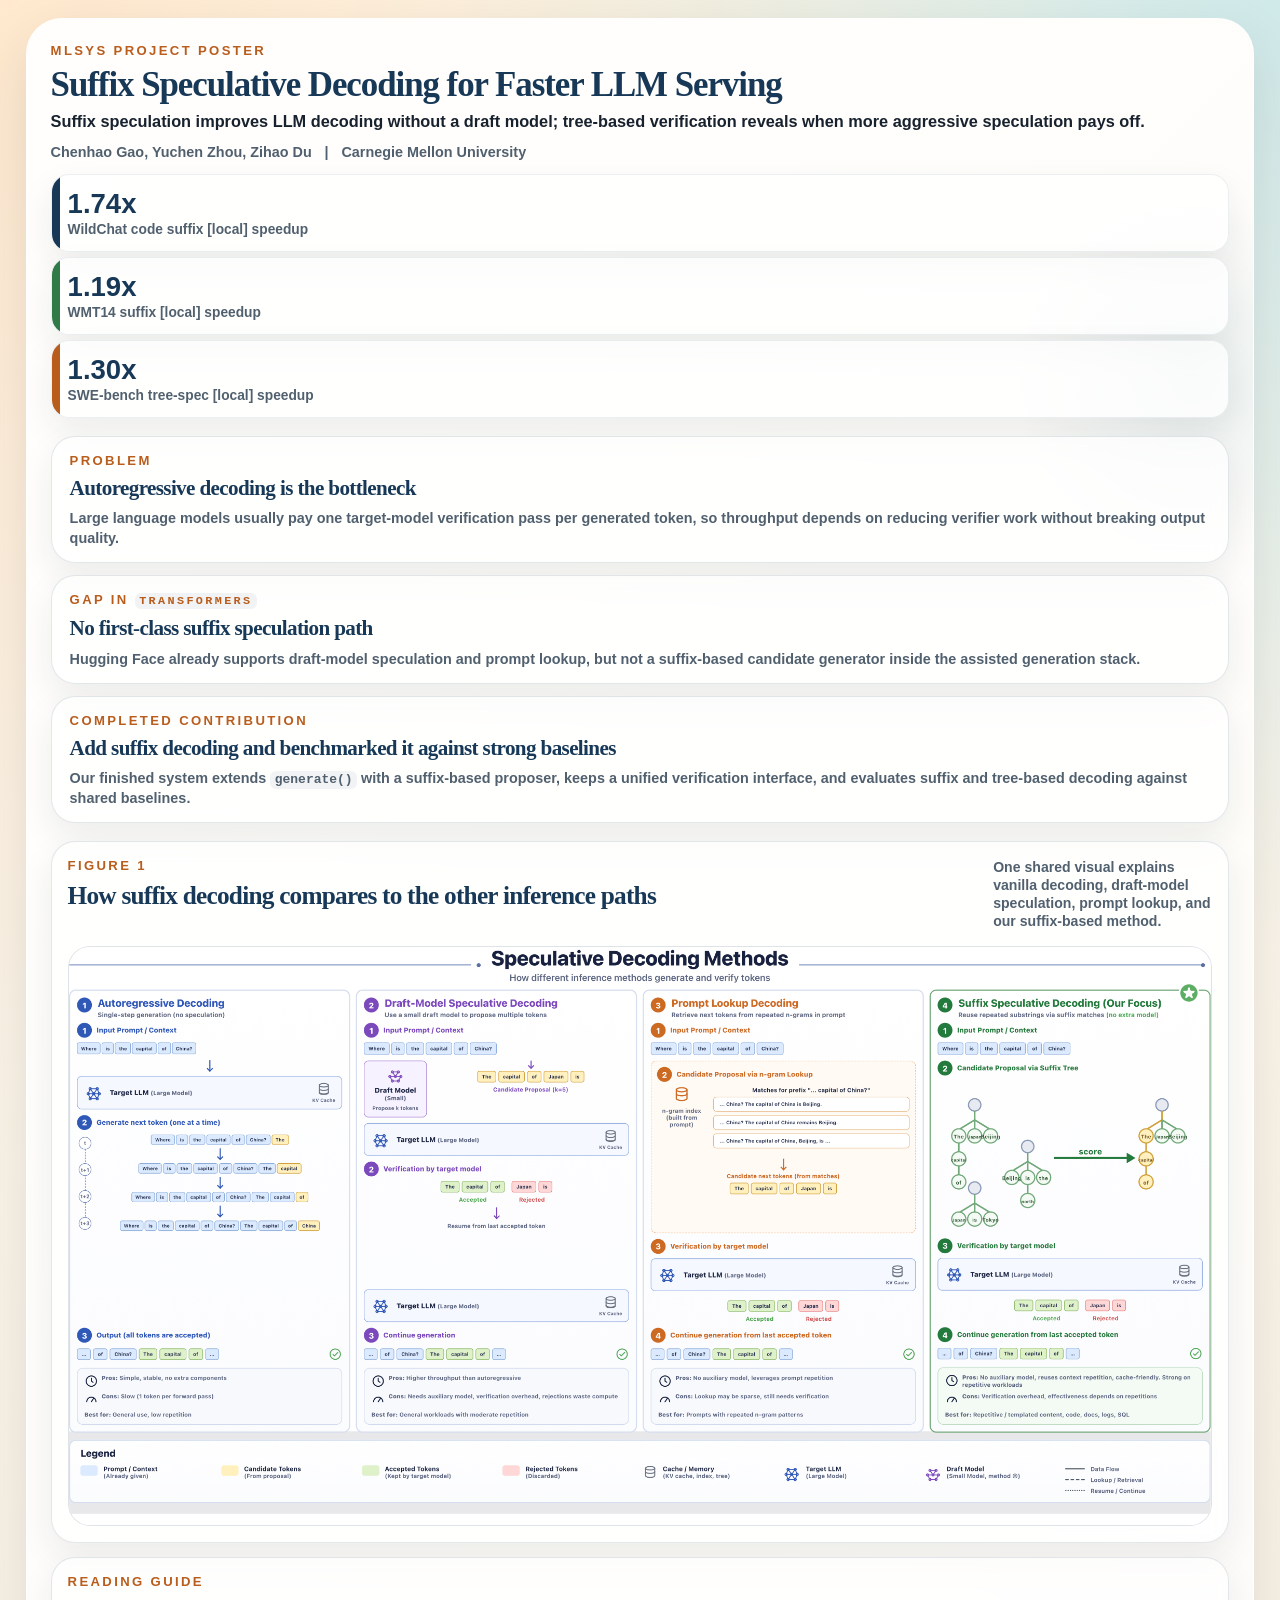
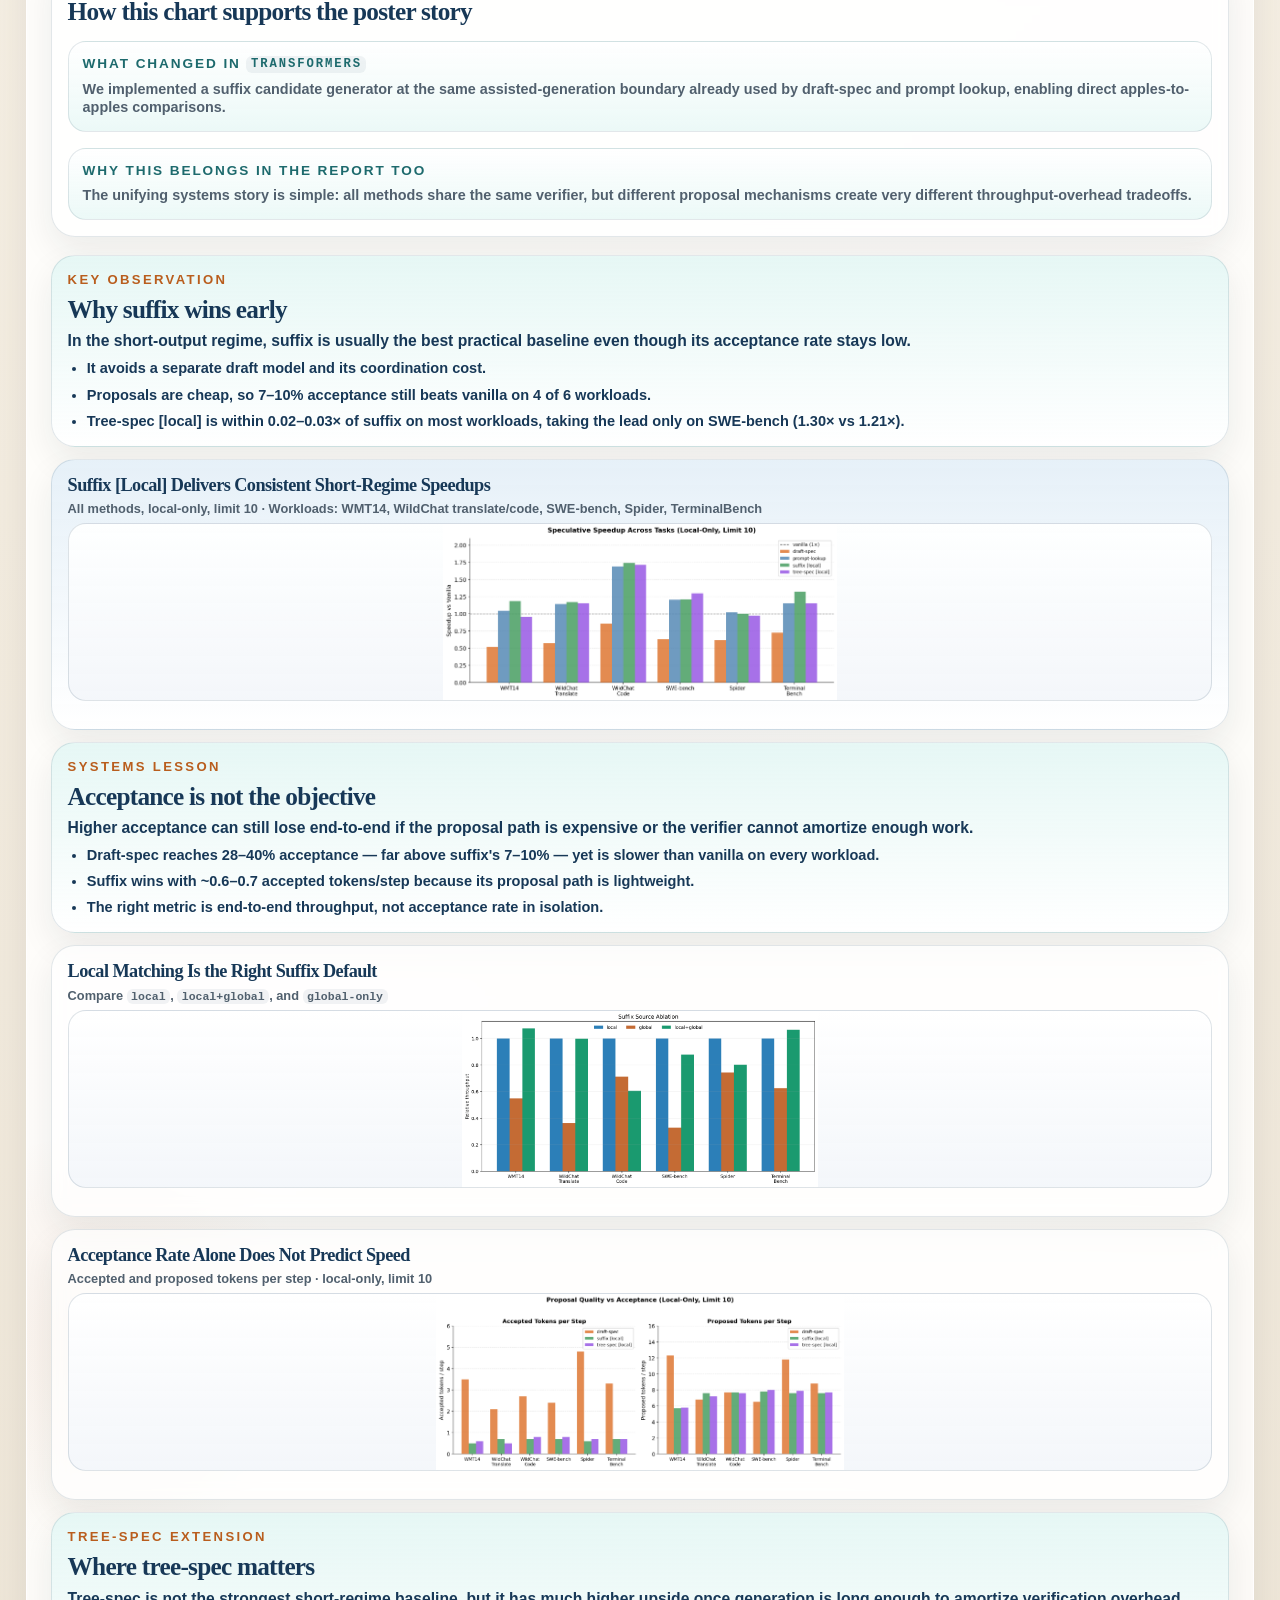
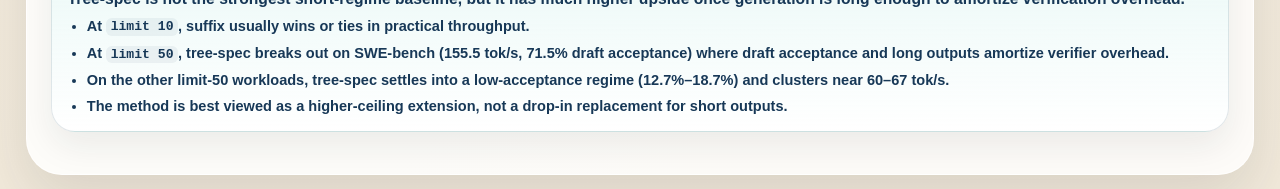
==== commit 0a6fed23: "Correct poster layout and minimum fix" ====
--- a/poster/index.html
+++ b/poster/index.html
@@ -28,15 +28,15 @@
           <div class="hero-badges" aria-label="Top results">
             <section class="badge-card accent-blue">
               <p class="badge-value">1.74x</p>
-              <p class="badge-label">WildChat code suffix [local] speedup at limit 10</p>
+              <p class="badge-label">WildChat code suffix [local] speedup</p>
             </section>
             <section class="badge-card accent-green">
               <p class="badge-value">1.19x</p>
-              <p class="badge-label">WMT14 suffix [local] speedup at limit 10</p>
+              <p class="badge-label">WMT14 suffix [local] speedup</p>
             </section>
             <section class="badge-card accent-orange">
               <p class="badge-value">1.30x</p>
-              <p class="badge-label">SWE-bench tree-spec [local] speedup at limit 10</p>
+              <p class="badge-label">SWE-bench tree-spec [local] speedup</p>
             </section>
           </div>
         </header>
@@ -64,7 +64,7 @@
 
           <article class="context-card">
             <p class="card-kicker">Completed Contribution</p>
-            <h2>We added suffix decoding and benchmarked it against strong baselines</h2>
+            <h2>Add suffix decoding and benchmarked it against strong baselines</h2>
             <p>
               Our finished system extends <code>generate()</code> with a
               suffix-based proposer, keeps a unified verification interface, and
@@ -93,7 +93,7 @@
               />
             </figure>
 
-            <section class="architecture-caption-grid">
+            <!-- <section class="architecture-caption-grid">
               <article class="caption-card">
                 <p class="callout-title">What the figure clarifies</p>
                 <p>
@@ -121,7 +121,7 @@
                   more regime-sensitive than the core suffix path.
                 </p>
               </article>
-            </section>
+            </section> -->
           </section>
 
           <aside class="panel inset-panel">
@@ -132,13 +132,13 @@
               </div>
             </div>
 
-            <ul class="config-list">
+            <!-- <ul class="config-list">
               <li>Blue panel: baseline autoregressive decoding, one token per target pass.</li>
               <li>Purple panel: speculative decoding with a separate small draft model.</li>
               <li>Orange panel: prompt lookup from repeated n-grams already in context.</li>
               <li>Green panel: suffix speculation from repeated substrings, with no extra model.</li>
               <li>Tree-spec extends the same proposal-and-verification idea, but its larger payoff only appears when verifier overhead is amortized.</li>
-            </ul>
+            </ul> -->
 
             <div class="inset-callout">
               <p class="callout-title">What changed in <code>transformers</code></p>
@@ -181,10 +181,10 @@
             </article>
 
             <article class="panel chart-card hero-chart chart-span-side compact-chart">
-              <div class="chart-meta">
+              <!-- <div class="chart-meta">
                 <span class="chart-status">Final Figure</span>
                 <span class="chart-source"><code>figures/speculative_speedup.png</code></span>
-              </div>
+              </div> -->
               <h3>Suffix [Local] Delivers Consistent Short-Regime Speedups</h3>
               <p class="chart-subtitle">
                 All methods, local-only, limit 10 · Workloads: WMT14, WildChat translate/code, SWE-bench, Spider, TerminalBench
@@ -195,12 +195,12 @@
                   alt="Bar chart showing speedup over vanilla decoding for draft-spec, prompt-lookup, suffix local, and tree-spec local across six workloads."
                 />
               </figure>
-              <p class="takeaway">
+              <!-- <p class="takeaway">
                 <strong>Takeaway:</strong> Suffix [local] wins on 4 of 6
                 workloads; tree-spec takes SWE-bench (1.30×); Spider is a
                 statistical tie. Draft-spec is slower than vanilla everywhere
                 despite its higher acceptance rate.
-              </p>
+              </p> -->
             </article>
 
             <article class="panel insight-card">
@@ -222,12 +222,12 @@
             </article>
 
             <article class="panel chart-card chart-span-side compact-chart">
-              <div class="chart-meta">
+              <!-- <div class="chart-meta">
                 <span class="chart-status">Final Figure</span>
                 <span class="chart-source">
                   <code>figures/suffix_ablation_normalized_to_local.png</code>
                 </span>
-              </div>
+              </div> -->
               <h3>Local Matching Is the Right Suffix Default</h3>
               <p class="chart-subtitle">
                 Compare <code>local</code>, <code>local+global</code>, and
@@ -239,19 +239,19 @@
                   alt="Chart comparing suffix throughput for local, local plus global, and global-only source modes."
                 />
               </figure>
-              <p class="takeaway">
+              <!-- <p class="takeaway">
                 <strong>Takeaway:</strong> Local matching is the right default —
                 it captures most of suffix’s gain on WMT14 and WildChat code,
                 while global matching adds cost without enough additional
                 useful proposals on most workloads.
-              </p>
+              </p> -->
             </article>
 
             <article class="panel chart-card compact-chart">
-              <div class="chart-meta">
+              <!-- <div class="chart-meta">
                 <span class="chart-status">Final Figure</span>
                 <span class="chart-source"><code>figures/proposal_vs_accept_per_step.png</code></span>
-              </div>
+              </div> -->
               <h3>Acceptance Rate Alone Does Not Predict Speed</h3>
               <p class="chart-subtitle">
                 Accepted and proposed tokens per step · local-only, limit 10
@@ -262,12 +262,12 @@
                   alt="Side-by-side bar charts comparing accepted tokens per step and proposed tokens per step for draft-spec, suffix local, and tree-spec local."
                 />
               </figure>
-              <p class="takeaway">
+              <!-- <p class="takeaway">
                 <strong>Takeaway:</strong> Draft-spec proposes 6–12 tokens/step
                 and accepts 2–5, yet loses to vanilla on every workload.
                 Suffix proposes 6–8 and accepts only ~0.6–0.7, yet wins most
                 workloads — verifier cost, not acceptance count, is the binding constraint.
-              </p>
+              </p> -->
             </article>
 
             <article class="panel insight-card chart-span-side">
@@ -290,7 +290,7 @@
               </ul>
             </article>
 
-            <article class="panel summary-card chart-span-full">
+            <!-- <article class="panel summary-card chart-span-full">
               <div class="panel-header">
                 <div>
                   <p class="card-kicker">Poster Summary</p>
@@ -307,7 +307,7 @@
                 The central systems lesson is that speculative decoding succeeds
                 only when proposal quality and verification cost are co-designed.
               </p>
-            </article>
+            </article> -->
           </div>
         </section>
       </article>
--- a/poster/styles.css
+++ b/poster/styles.css
@@ -20,7 +20,7 @@
   --radius-lg: 24px;
   --radius-md: 18px;
   --radius-sm: 12px;
-  --poster-gap: 22px;
+  --poster-gap: 16px;
   --body-font: "Avenir Next", "Segoe UI", "Trebuchet MS", sans-serif;
   --display-font: "Iowan Old Style", "Palatino Linotype", "Book Antiqua", serif;
 }
@@ -54,6 +54,7 @@
 
 .poster {
   width: var(--poster-width-screen);
+  aspect-ratio: 1 / 1.5;
   min-height: fit-content;
   background:
     linear-gradient(180deg, rgba(255, 255, 255, 0.68), rgba(255, 255, 255, 0.68)),
@@ -61,9 +62,9 @@
   border: 1px solid rgba(255, 255, 255, 0.85);
   border-radius: 36px;
   box-shadow: var(--shadow);
-  padding: 32px;
-  display: grid;
-  gap: 18px;
+  padding: 24px;
+  display: grid;
+  gap: 14px;
   grid-template-rows: repeat(5, auto);
   position: relative;
   overflow: hidden;
@@ -105,7 +106,7 @@
 .hero {
   display: grid;
   grid-template-columns: 1.5fr 1fr;
-  gap: 18px;
+  gap: 14px;
   align-items: start;
 }
 
@@ -131,22 +132,22 @@
 
 .hero-copy h1 {
   margin: 0;
-  font-size: clamp(2.8rem, 3.35vw, 4.25rem);
-  line-height: 0.95;
+  font-size: clamp(2.18rem, 2.72vw, 3.3rem);
+  line-height: 0.96;
   color: var(--navy);
 }
 
 .hero-thesis {
-  margin: 14px 0 0;
-  font-size: 1.18rem;
-  line-height: 1.32;
+  margin: 10px 0 0;
+  font-size: 1.02rem;
+  line-height: 1.26;
   font-weight: 700;
 }
 
 .hero-meta {
-  margin: 16px 0 0;
+  margin: 12px 0 0;
   color: var(--muted);
-  font-size: 0.98rem;
+  font-size: 0.9rem;
   font-weight: 700;
 }
 
@@ -158,7 +159,7 @@
 .hero-badges {
   display: grid;
   grid-template-columns: 1fr;
-  gap: 10px;
+  gap: 5px;
   align-self: stretch;
   align-content: start;
 }
@@ -168,7 +169,7 @@
   border: 1px solid rgba(23, 56, 87, 0.08);
   border-radius: var(--radius-md);
   box-shadow: var(--shadow-soft);
-  padding: 16px 18px;
+  padding: 13px 16px;
   overflow: hidden;
 }
 
@@ -194,7 +195,7 @@
 
 .badge-value {
   margin: 0;
-  font-size: 2rem;
+  font-size: 1.72rem;
   font-weight: 900;
   color: var(--navy);
 }
@@ -202,15 +203,15 @@
 .badge-label {
   margin: 2px 0 0;
   color: var(--muted);
-  font-size: 0.94rem;
-  line-height: 1.2;
+  font-size: 0.86rem;
+  line-height: 1.16;
   font-weight: 700;
 }
 
 .context-strip {
   display: grid;
   grid-template-columns: repeat(3, 1fr);
-  gap: 16px;
+  gap: 12px;
   align-items: start;
 }
 
@@ -224,32 +225,32 @@
 }
 
 .context-card {
-  padding: 20px 22px 18px;
+  padding: 16px 18px 14px;
 }
 
 .context-card h2 {
   margin: 0 0 10px;
-  font-size: 1.52rem;
+  font-size: 1.32rem;
   line-height: 1.02;
   color: var(--navy);
 }
 
 .context-card p:last-child {
   margin: 0;
-  line-height: 1.42;
+  line-height: 1.34;
   color: var(--muted);
-  font-size: 1rem;
+  font-size: 0.9rem;
   font-weight: 600;
 }
 
 .system-row {
   display: grid;
   grid-template-columns: 1.75fr 0.92fr;
-  gap: 18px;
+  gap: 14px;
 }
 
 .panel {
-  padding: 20px;
+  padding: 16px;
 }
 
 .panel-header,
@@ -263,7 +264,7 @@
 .panel-header h2,
 .results-header h2 {
   margin: 0;
-  font-size: 1.9rem;
+  font-size: 1.58rem;
   line-height: 1.02;
   color: var(--navy);
 }
@@ -282,8 +283,8 @@
 .results-note {
   margin: 0;
   max-width: 28ch;
-  font-size: 0.96rem;
-  line-height: 1.35;
+  font-size: 0.88rem;
+  line-height: 1.28;
   font-weight: 700;
 }
 
@@ -295,7 +296,7 @@
 }
 
 .architecture-figure {
-  margin: 22px 0 0;
+  margin: 16px 0 0;
   border-radius: 22px;
   overflow: hidden;
   border: 1px solid rgba(23, 56, 87, 0.14);
@@ -388,7 +389,7 @@
 
 .inset-callout {
   margin-top: 16px;
-  padding: 16px;
+  padding: 14px;
   background: linear-gradient(180deg, rgba(255, 255, 255, 0.98), rgba(223, 245, 242, 0.6));
 }
 
@@ -403,21 +404,21 @@
 
 .inset-callout p:last-child {
   margin: 0;
-  line-height: 1.38;
-  font-size: 0.98rem;
+  line-height: 1.3;
+  font-size: 0.9rem;
   color: var(--muted);
   font-weight: 700;
 }
 
 .results {
   display: grid;
+  gap: 10px;
+}
+
+.results-grid {
+  display: grid;
+  grid-template-columns: repeat(2, minmax(0, 1fr));
   gap: 12px;
-}
-
-.results-grid {
-  display: grid;
-  grid-template-columns: repeat(2, minmax(0, 1fr));
-  gap: 14px;
   align-items: stretch;
 }
 
@@ -436,7 +437,7 @@
 .chart-card {
   display: grid;
   grid-template-rows: auto auto auto 1fr auto;
-  gap: 8px;
+  gap: 6px;
   min-height: 0;
 }
 
@@ -455,7 +456,7 @@
     linear-gradient(180deg, rgba(255, 248, 239, 0.95), rgba(255, 255, 255, 0.94)),
     rgba(255, 255, 255, 0.82);
   display: grid;
-  gap: 10px;
+  gap: 8px;
 }
 
 .insight-card {
@@ -463,9 +464,9 @@
     linear-gradient(180deg, rgba(223, 245, 242, 0.78), rgba(255, 255, 255, 0.96)),
     rgba(255, 255, 255, 0.84);
   display: grid;
-  gap: 14px;
+  gap: 8px;
   align-content: start;
-  padding: 24px;
+  padding: 16px;
 }
 
 .chart-meta {
@@ -499,14 +500,14 @@
 .chart-card h3 {
   margin: 0;
   color: var(--navy);
-  font-size: 1.34rem;
+  font-size: 1.2rem;
   line-height: 1.06;
 }
 
 .chart-subtitle {
   margin: 0;
-  font-size: 0.9rem;
-  line-height: 1.26;
+  font-size: 0.82rem;
+  line-height: 1.22;
   font-weight: 700;
 }
 
@@ -522,7 +523,7 @@
 
 .chart-figure {
   margin: 0;
-  min-height: 210px;
+  min-height: 170px;
   border-radius: var(--radius-md);
   border: 1px solid rgba(23, 56, 87, 0.14);
   background:
@@ -534,22 +535,22 @@
 }
 
 .compact-chart h3 {
-  font-size: 1.28rem;
+  font-size: 1.14rem;
 }
 
 .compact-chart .chart-subtitle {
-  font-size: 0.86rem;
+  font-size: 0.8rem;
 }
 
 .compact-chart .chart-figure {
-  min-height: 164px;
+  min-height: 138px;
 }
 
 .chart-figure img {
   display: block;
   width: 100%;
   height: auto;
-  max-height: 220px;
+  max-height: 176px;
   object-fit: contain;
   object-position: center;
 }
@@ -730,8 +731,8 @@
 .insight-lead {
   margin: 0;
   color: var(--navy);
-  font-size: 1.08rem;
-  line-height: 1.44;
+  font-size: 0.98rem;
+  line-height: 1.34;
   font-weight: 760;
 }
 
@@ -739,28 +740,28 @@
   margin: 0;
   padding-left: 1.2rem;
   display: grid;
-  gap: 10px;
+  gap: 6px;
   color: var(--navy);
-  font-size: 1rem;
-  line-height: 1.35;
+  font-size: 0.89rem;
+  line-height: 1.22;
   font-weight: 760;
 }
 
 .conclusion-list.compact {
-  font-size: 1.02rem;
-  line-height: 1.42;
-  gap: 14px;
+  font-size: 0.91rem;
+  line-height: 1.24;
+  gap: 8px;
 }
 
 .summary-closing {
   margin: 0;
-  padding: 14px 16px;
+  padding: 12px 14px;
   border-radius: var(--radius-md);
   background: linear-gradient(180deg, rgba(223, 245, 242, 0.85), rgba(255, 255, 255, 0.9));
   border: 1px solid rgba(29, 106, 109, 0.12);
   color: var(--muted);
-  font-size: 0.98rem;
-  line-height: 1.38;
+  font-size: 0.9rem;
+  line-height: 1.28;
   font-weight: 700;
 }
 
@@ -831,10 +832,11 @@
 
   .poster {
     width: 24in;
-    min-height: 36in;
+    height: 36in;
+    aspect-ratio: 1 / 1.5;
     border-radius: 0;
     box-shadow: none;
-    padding: 0.42in;
-    gap: 0.22in;
-  }
-}
+    padding: 0.28in;
+    gap: 0.14in;
+  }
+}
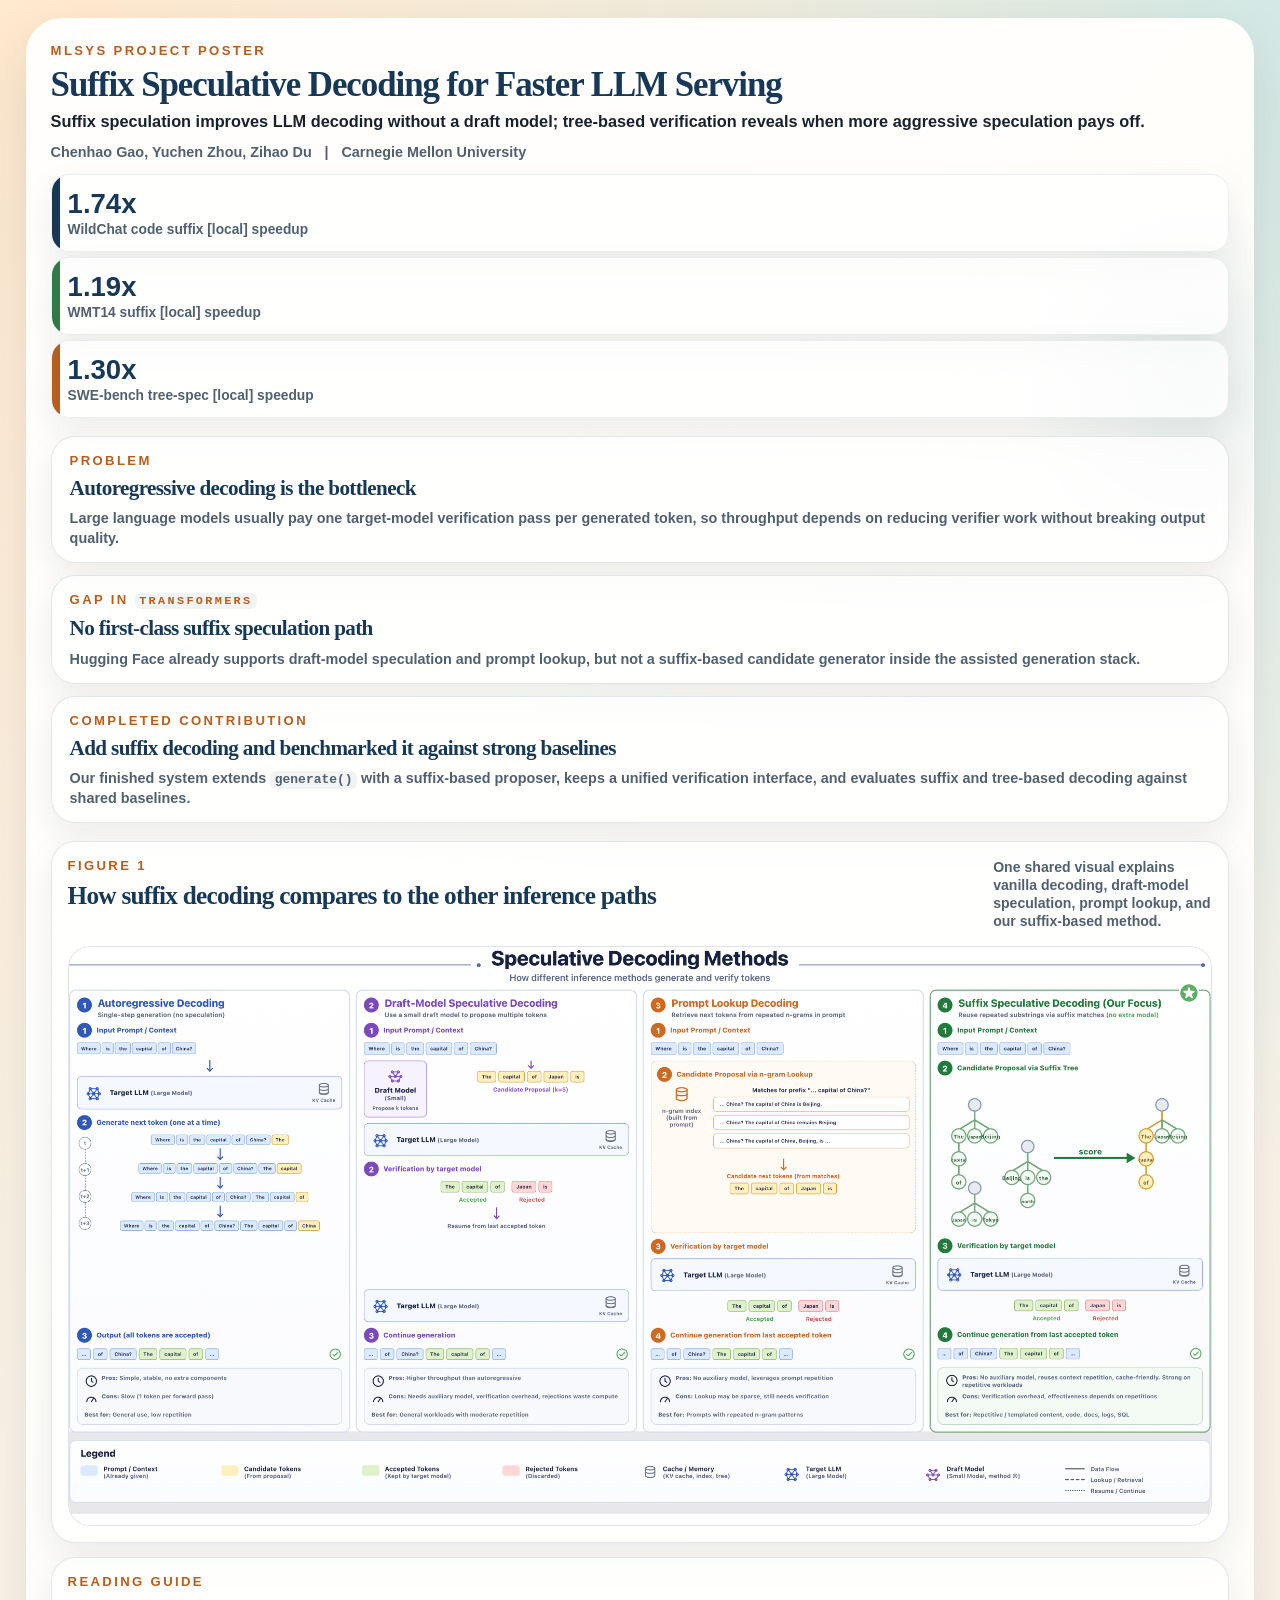
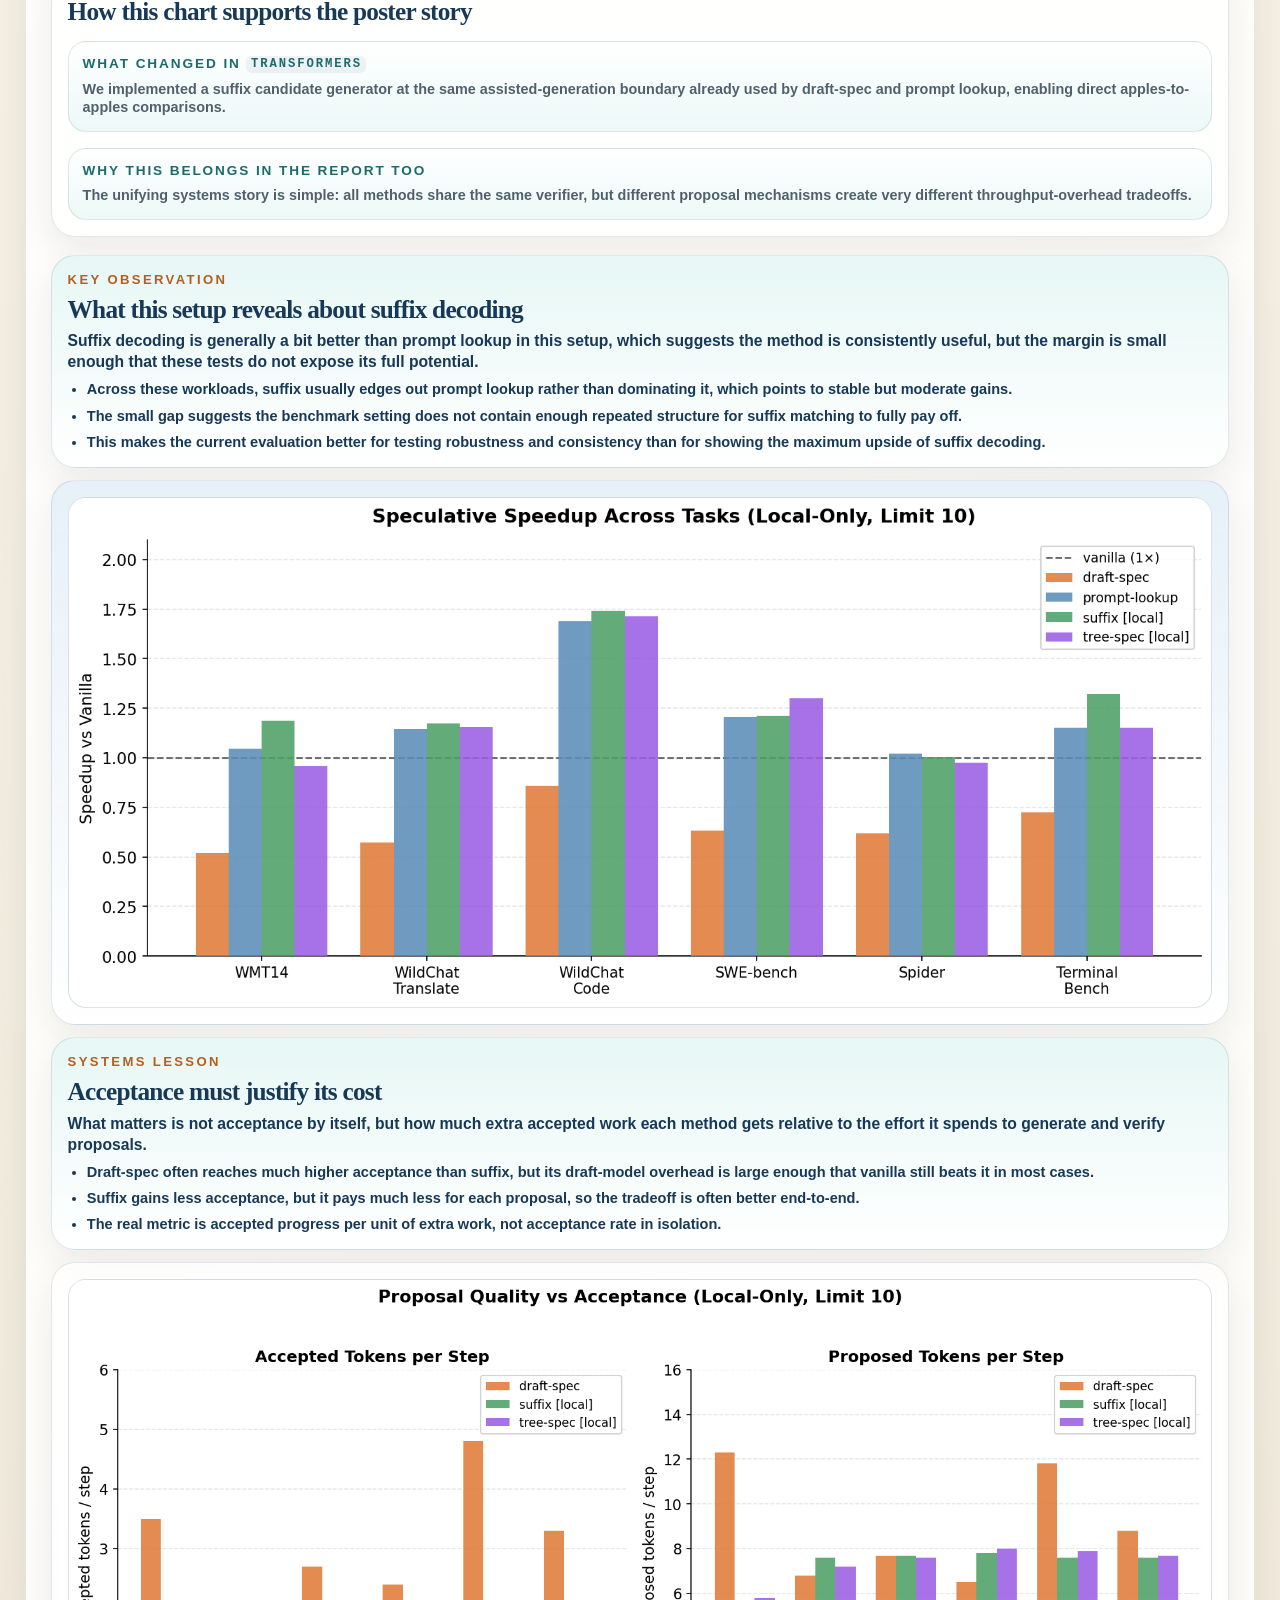
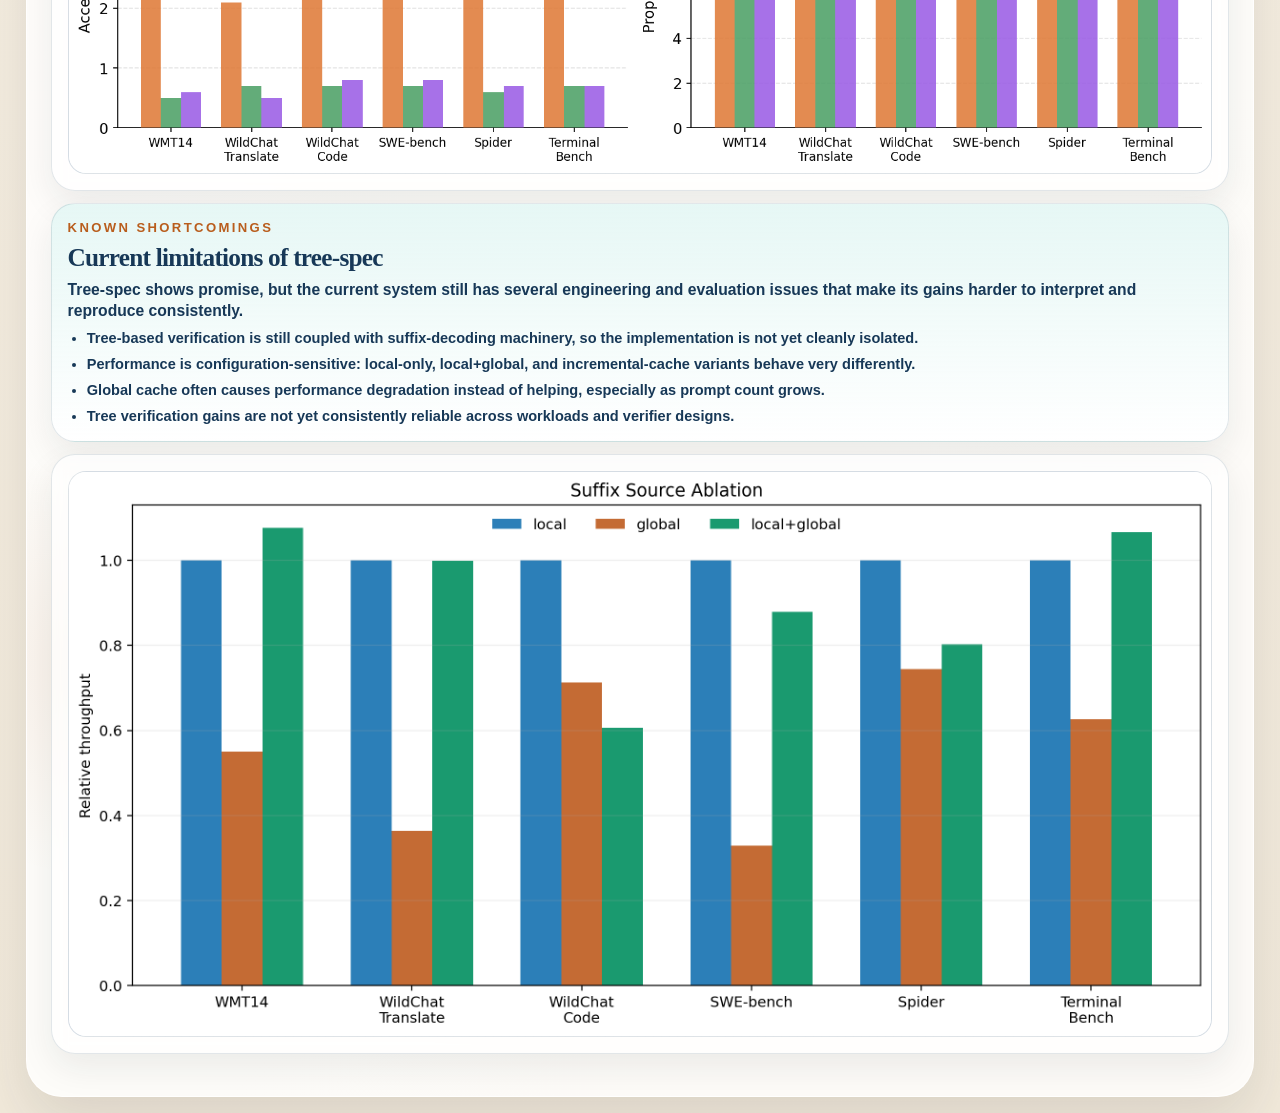
==== commit d82bb1f7: "update the bottom of the poster" ====
--- a/poster/index.html
+++ b/poster/index.html
@@ -166,29 +166,27 @@
               <div class="panel-header">
                 <div>
                   <p class="card-kicker">Key Observation</p>
-                  <h2>Why suffix wins early</h2>
+                  <h2>What this setup reveals about suffix decoding</h2>
                 </div>
               </div>
               <p class="insight-lead">
-                In the short-output regime, suffix is usually the best practical
-                baseline even though its acceptance rate stays low.
+                Suffix decoding is generally a bit better than prompt lookup in
+                this setup, which suggests the method is consistently useful,
+                but the margin is small enough that these tests do not expose
+                its full potential.
               </p>
               <ul class="conclusion-list compact">
-                <li>It avoids a separate draft model and its coordination cost.</li>
-                <li>Proposals are cheap, so 7–10% acceptance still beats vanilla on 4 of 6 workloads.</li>
-                <li>Tree-spec [local] is within 0.02–0.03× of suffix on most workloads, taking the lead only on SWE-bench (1.30× vs 1.21×).</li>
+                <li>Across these workloads, suffix usually edges out prompt lookup rather than dominating it, which points to stable but moderate gains.</li>
+                <li>The small gap suggests the benchmark setting does not contain enough repeated structure for suffix matching to fully pay off.</li>
+                <li>This makes the current evaluation better for testing robustness and consistency than for showing the maximum upside of suffix decoding.</li>
               </ul>
             </article>
 
-            <article class="panel chart-card hero-chart chart-span-side compact-chart">
+            <article class="panel chart-card figure-only hero-chart chart-span-side compact-chart">
               <!-- <div class="chart-meta">
                 <span class="chart-status">Final Figure</span>
                 <span class="chart-source"><code>figures/speculative_speedup.png</code></span>
               </div> -->
-              <h3>Suffix [Local] Delivers Consistent Short-Regime Speedups</h3>
-              <p class="chart-subtitle">
-                All methods, local-only, limit 10 · Workloads: WMT14, WildChat translate/code, SWE-bench, Spider, TerminalBench
-              </p>
               <figure class="chart-figure">
                 <img
                   src="speculative_speedup_final.png"
@@ -207,32 +205,67 @@
               <div class="panel-header">
                 <div>
                   <p class="card-kicker">Systems Lesson</p>
-                  <h2>Acceptance is not the objective</h2>
+                  <h2>Acceptance must justify its cost</h2>
                 </div>
               </div>
               <p class="insight-lead">
-                Higher acceptance can still lose end-to-end if the proposal path
-                is expensive or the verifier cannot amortize enough work.
+                What matters is not acceptance by itself, but how much extra
+                accepted work each method gets relative to the effort it spends
+                to generate and verify proposals.
               </p>
               <ul class="conclusion-list compact">
-                <li>Draft-spec reaches 28–40% acceptance — far above suffix's 7–10% — yet is slower than vanilla on every workload.</li>
-                <li>Suffix wins with ~0.6–0.7 accepted tokens/step because its proposal path is lightweight.</li>
-                <li>The right metric is end-to-end throughput, not acceptance rate in isolation.</li>
+                <li>Draft-spec often reaches much higher acceptance than suffix, but its draft-model overhead is large enough that vanilla still beats it in most cases.</li>
+                <li>Suffix gains less acceptance, but it pays much less for each proposal, so the tradeoff is often better end-to-end.</li>
+                <li>The real metric is accepted progress per unit of extra work, not acceptance rate in isolation.</li>
               </ul>
             </article>
 
-            <article class="panel chart-card chart-span-side compact-chart">
+            <article class="panel chart-card figure-only chart-span-side compact-chart">
+              <!-- <div class="chart-meta">
+                <span class="chart-status">Final Figure</span>
+                <span class="chart-source"><code>figures/proposal_vs_accept_per_step.png</code></span>
+              </div> -->
+              <figure class="chart-figure">
+                <img
+                  src="proposal_vs_accept_final.png"
+                  alt="Side-by-side bar charts comparing accepted tokens per step and proposed tokens per step for draft-spec, suffix local, and tree-spec local."
+                />
+              </figure>
+              <!-- <p class="takeaway">
+                <strong>Takeaway:</strong> Draft-spec proposes 6–12 tokens/step
+                and accepts 2–5, yet loses to vanilla on every workload.
+                Suffix proposes 6–8 and accepts only ~0.6–0.7, yet wins most
+                workloads — verifier cost, not acceptance count, is the binding constraint.
+              </p> -->
+            </article>
+
+            <article class="panel insight-card chart-span-main">
+              <div class="panel-header">
+                <div>
+                  <p class="card-kicker">Known Shortcomings</p>
+                  <h2>Current limitations of tree-spec</h2>
+                </div>
+              </div>
+              <p class="insight-lead">
+                Tree-spec shows promise, but the current system still has
+                several engineering and evaluation issues that make its gains
+                harder to interpret and reproduce consistently.
+              </p>
+              <ul class="conclusion-list compact">
+                <li>Tree-based verification is still coupled with suffix-decoding machinery, so the implementation is not yet cleanly isolated.</li>
+                <li>Performance is configuration-sensitive: local-only, local+global, and incremental-cache variants behave very differently.</li>
+                <li>Global cache often causes performance degradation instead of helping, especially as prompt count grows.</li>
+                <li>Tree verification gains are not yet consistently reliable across workloads and verifier designs.</li>
+              </ul>
+            </article>
+
+            <article class="panel chart-card figure-only chart-span-side compact-chart">
               <!-- <div class="chart-meta">
                 <span class="chart-status">Final Figure</span>
                 <span class="chart-source">
                   <code>figures/suffix_ablation_normalized_to_local.png</code>
                 </span>
               </div> -->
-              <h3>Local Matching Is the Right Suffix Default</h3>
-              <p class="chart-subtitle">
-                Compare <code>local</code>, <code>local+global</code>, and
-                <code>global-only</code>
-              </p>
               <figure class="chart-figure">
                 <img
                   src="../figures/suffix_ablation_normalized_to_local.png"
@@ -247,49 +280,6 @@
               </p> -->
             </article>
 
-            <article class="panel chart-card compact-chart">
-              <!-- <div class="chart-meta">
-                <span class="chart-status">Final Figure</span>
-                <span class="chart-source"><code>figures/proposal_vs_accept_per_step.png</code></span>
-              </div> -->
-              <h3>Acceptance Rate Alone Does Not Predict Speed</h3>
-              <p class="chart-subtitle">
-                Accepted and proposed tokens per step · local-only, limit 10
-              </p>
-              <figure class="chart-figure">
-                <img
-                  src="proposal_vs_accept_final.png"
-                  alt="Side-by-side bar charts comparing accepted tokens per step and proposed tokens per step for draft-spec, suffix local, and tree-spec local."
-                />
-              </figure>
-              <!-- <p class="takeaway">
-                <strong>Takeaway:</strong> Draft-spec proposes 6–12 tokens/step
-                and accepts 2–5, yet loses to vanilla on every workload.
-                Suffix proposes 6–8 and accepts only ~0.6–0.7, yet wins most
-                workloads — verifier cost, not acceptance count, is the binding constraint.
-              </p> -->
-            </article>
-
-            <article class="panel insight-card chart-span-side">
-              <div class="panel-header">
-                <div>
-                  <p class="card-kicker">Tree-Spec Extension</p>
-                  <h2>Where tree-spec matters</h2>
-                </div>
-              </div>
-              <p class="insight-lead">
-                Tree-spec is not the strongest short-regime baseline, but it has
-                much higher upside once generation is long enough to amortize
-                verification overhead.
-              </p>
-              <ul class="conclusion-list compact">
-                <li>At <code>limit 10</code>, suffix usually wins or ties in practical throughput.</li>
-                <li>At <code>limit 50</code>, tree-spec breaks out on SWE-bench (155.5 tok/s, 71.5% draft acceptance) where draft acceptance and long outputs amortize verifier overhead.</li>
-                <li>On the other limit-50 workloads, tree-spec settles into a low-acceptance regime (12.7%–18.7%) and clusters near 60–67 tok/s.</li>
-                <li>The method is best viewed as a higher-ceiling extension, not a drop-in replacement for short outputs.</li>
-              </ul>
-            </article>
-
             <!-- <article class="panel summary-card chart-span-full">
               <div class="panel-header">
                 <div>
--- a/poster/styles.css
+++ b/poster/styles.css
@@ -417,7 +417,7 @@
 
 .results-grid {
   display: grid;
-  grid-template-columns: repeat(2, minmax(0, 1fr));
+  grid-template-columns: minmax(0, 1.18fr) minmax(0, 0.82fr);
   gap: 12px;
   align-items: stretch;
 }
@@ -439,6 +439,10 @@
   grid-template-rows: auto auto auto 1fr auto;
   gap: 6px;
   min-height: 0;
+}
+
+.chart-card.figure-only {
+  grid-template-rows: 1fr;
 }
 
 .compact-chart {
@@ -534,6 +538,11 @@
   justify-content: center;
 }
 
+.figure-only .chart-figure {
+  min-height: 100%;
+  height: 100%;
+}
+
 .compact-chart h3 {
   font-size: 1.14rem;
 }
@@ -544,16 +553,21 @@
 
 .compact-chart .chart-figure {
   min-height: 138px;
+}
+
+.compact-chart.figure-only .chart-figure {
+  min-height: 100%;
 }
 
 .chart-figure img {
   display: block;
   width: 100%;
-  height: auto;
-  max-height: 176px;
+  height: 100%;
+  max-height: none;
   object-fit: contain;
   object-position: center;
 }
+
 
 .bar-placeholder,
 .grouped-placeholder,
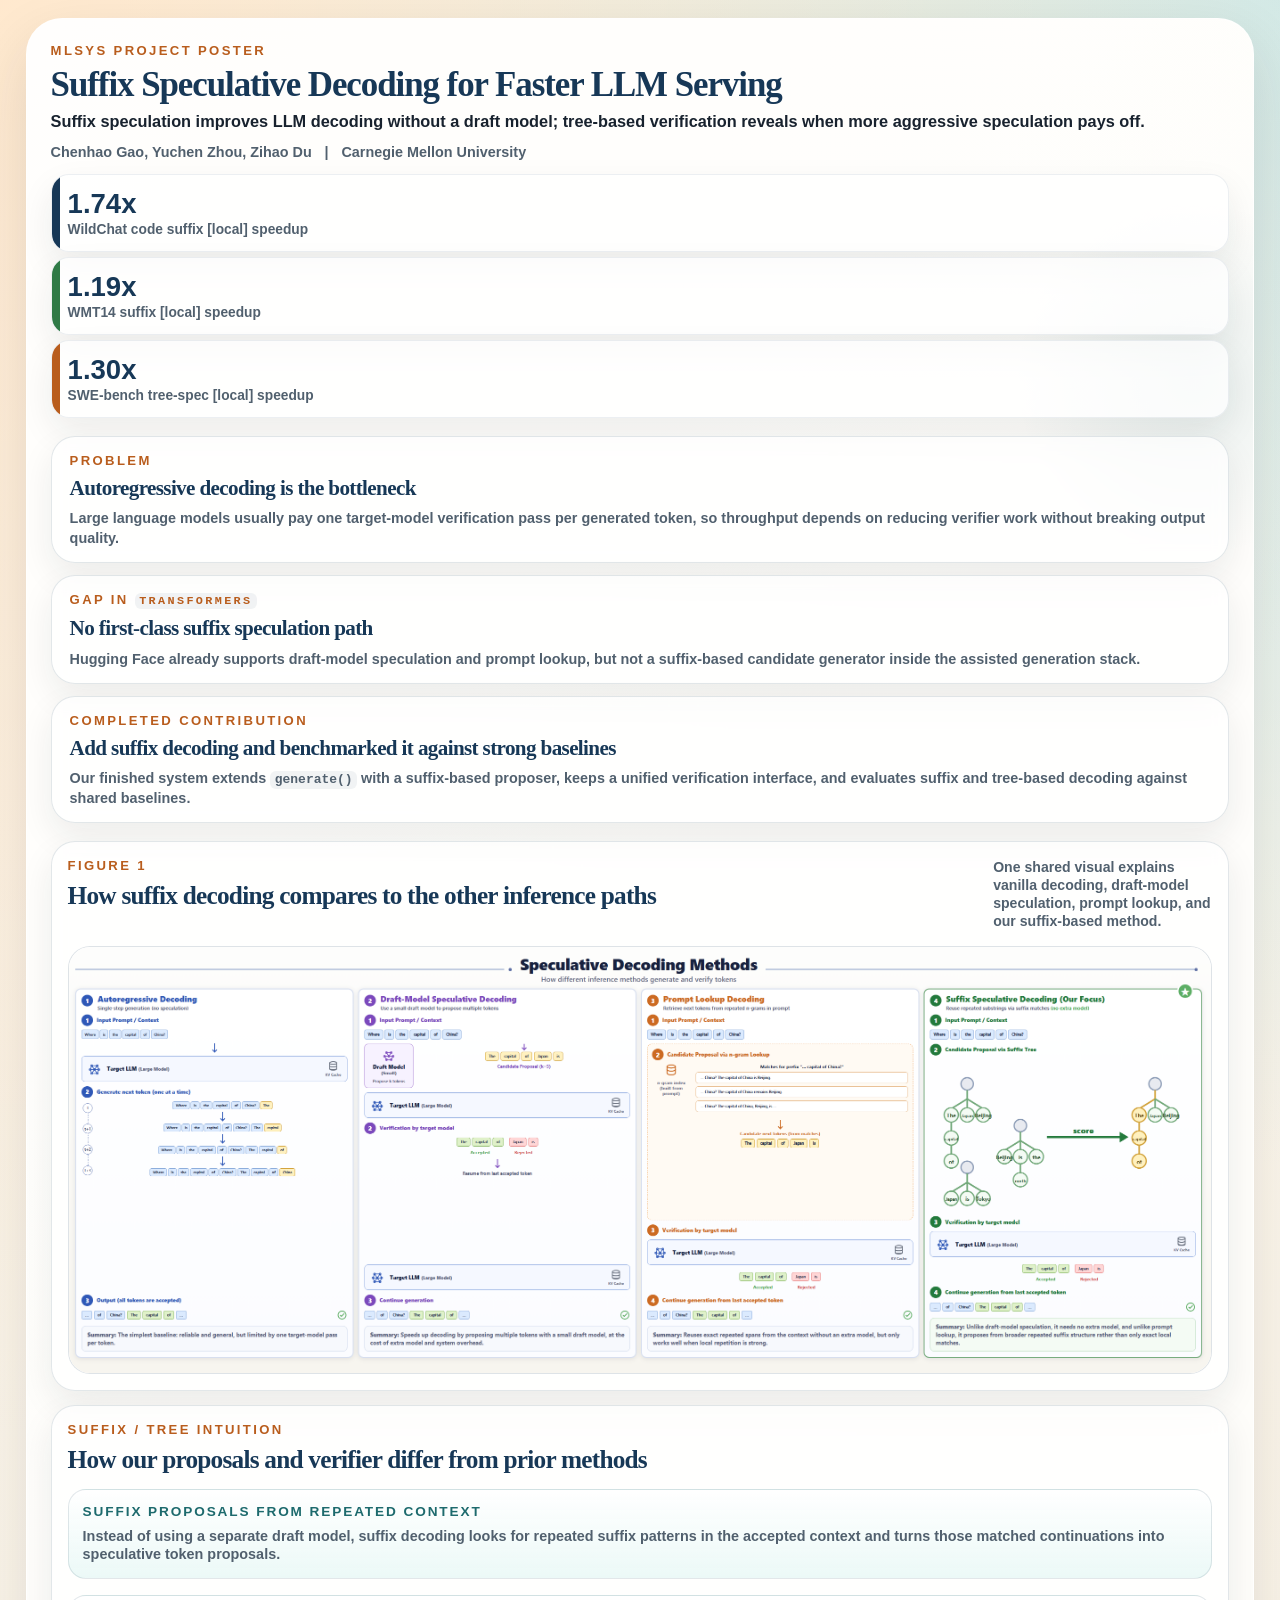
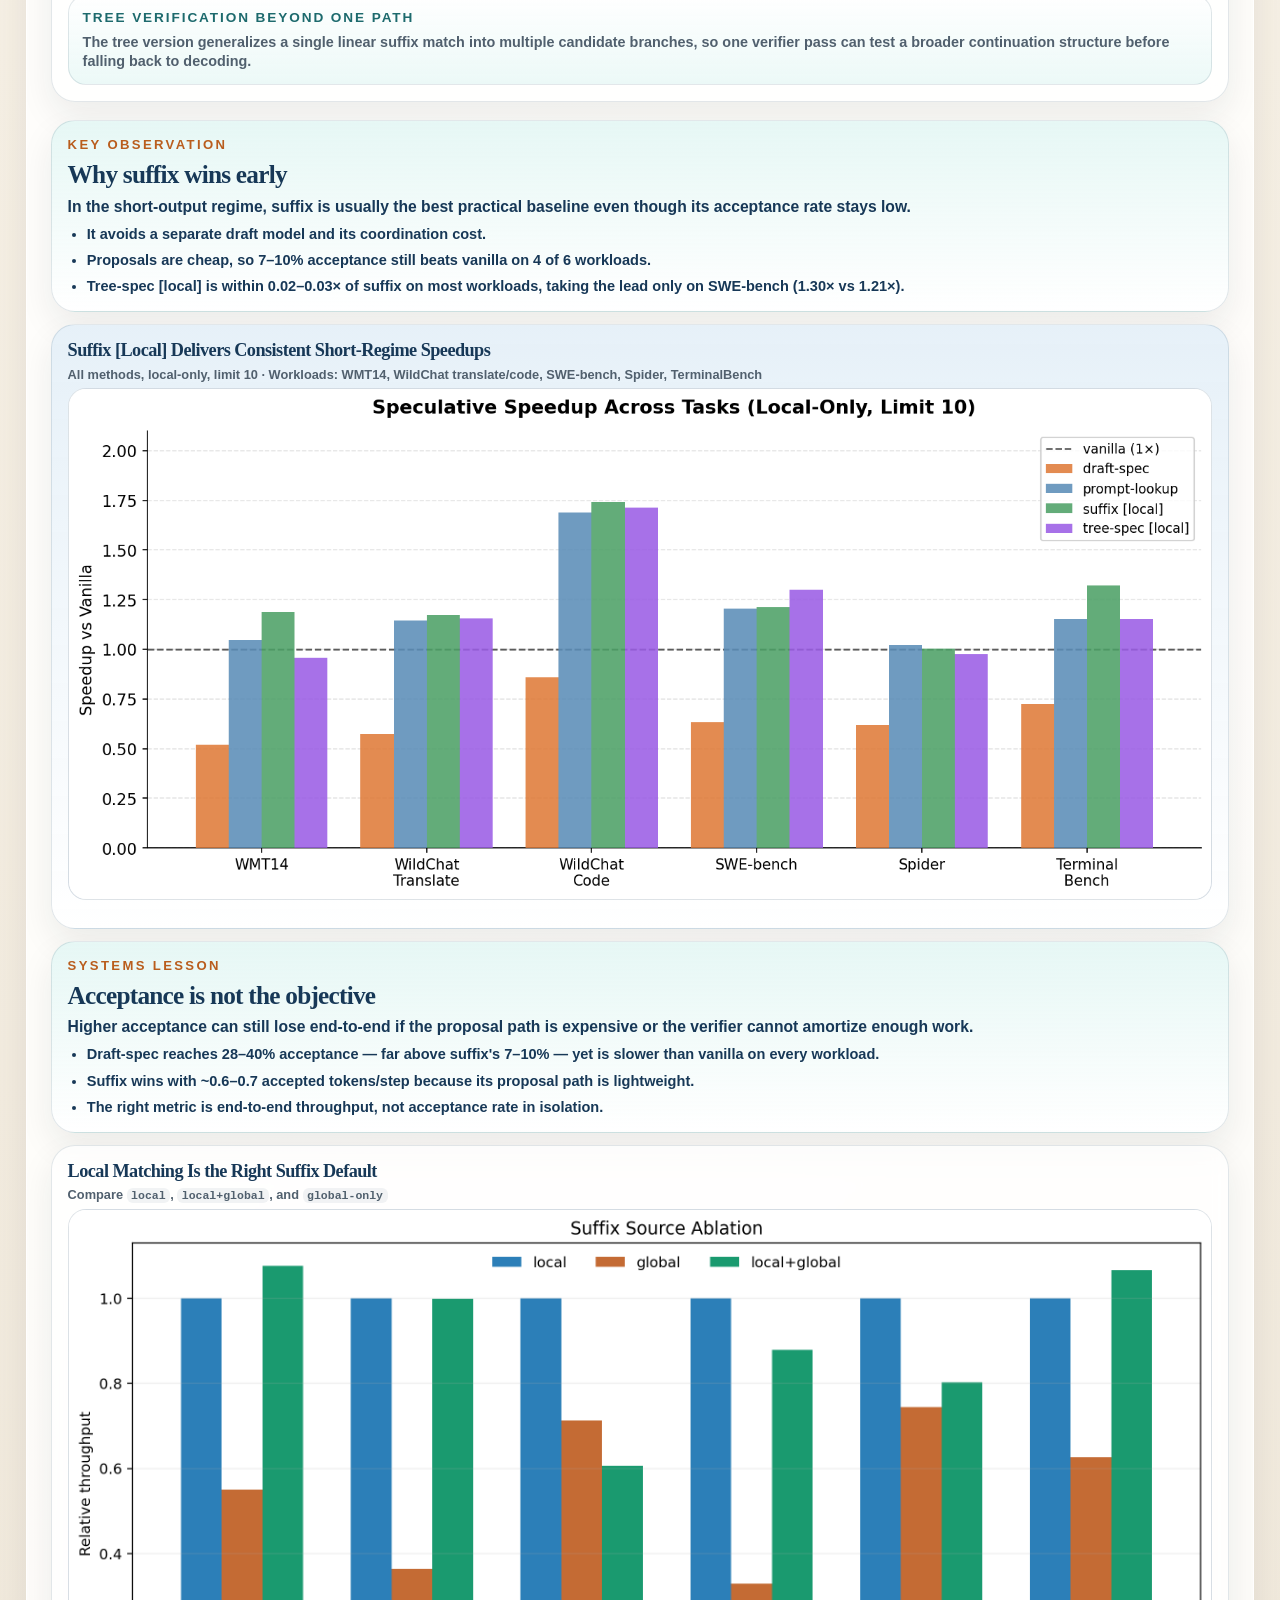
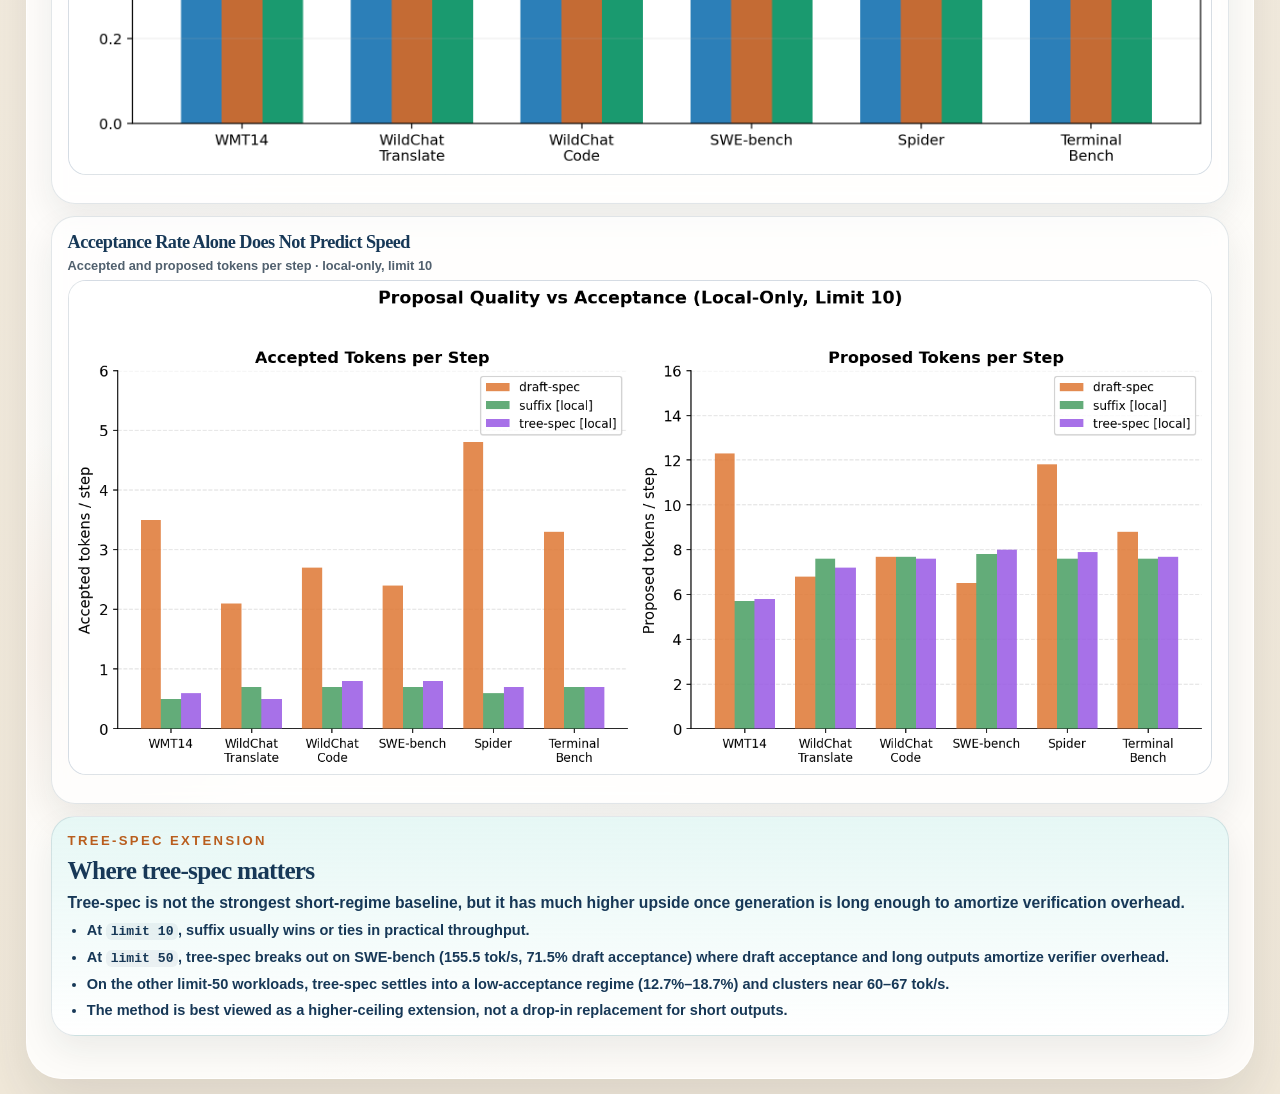
==== commit e9abbc77: "Modify figure 1 related content" ====
--- a/poster/index.html
+++ b/poster/index.html
@@ -127,8 +127,8 @@
           <aside class="panel inset-panel">
             <div class="panel-header">
               <div>
-                <p class="card-kicker">Reading Guide</p>
-                <h2>How this chart supports the poster story</h2>
+                <p class="card-kicker">Suffix / Tree Intuition</p>
+                <h2>How our proposals and verifier differ from prior methods</h2>
               </div>
             </div>
 
@@ -141,20 +141,20 @@
             </ul> -->
 
             <div class="inset-callout">
-              <p class="callout-title">What changed in <code>transformers</code></p>
+              <p class="callout-title">Suffix Proposals from Repeated Context</p>
               <p>
-                We implemented a suffix candidate generator at the same
-                assisted-generation boundary already used by draft-spec and
-                prompt lookup, enabling direct apples-to-apples comparisons.
+                Instead of using a separate draft model, suffix decoding looks
+                for repeated suffix patterns in the accepted context and turns
+                those matched continuations into speculative token proposals.
               </p>
             </div>
 
             <div class="inset-callout">
-              <p class="callout-title">Why this belongs in the report too</p>
+              <p class="callout-title">Tree Verification Beyond One Path</p>
               <p>
-                The unifying systems story is simple: all methods share the same
-                verifier, but different proposal mechanisms create very
-                different throughput-overhead tradeoffs.
+                The tree version generalizes a single linear suffix match into
+                multiple candidate branches, so one verifier pass can test a
+                broader continuation structure before falling back to decoding.
               </p>
             </div>
           </aside>
@@ -166,27 +166,29 @@
               <div class="panel-header">
                 <div>
                   <p class="card-kicker">Key Observation</p>
-                  <h2>What this setup reveals about suffix decoding</h2>
+                  <h2>Why suffix wins early</h2>
                 </div>
               </div>
               <p class="insight-lead">
-                Suffix decoding is generally a bit better than prompt lookup in
-                this setup, which suggests the method is consistently useful,
-                but the margin is small enough that these tests do not expose
-                its full potential.
+                In the short-output regime, suffix is usually the best practical
+                baseline even though its acceptance rate stays low.
               </p>
               <ul class="conclusion-list compact">
-                <li>Across these workloads, suffix usually edges out prompt lookup rather than dominating it, which points to stable but moderate gains.</li>
-                <li>The small gap suggests the benchmark setting does not contain enough repeated structure for suffix matching to fully pay off.</li>
-                <li>This makes the current evaluation better for testing robustness and consistency than for showing the maximum upside of suffix decoding.</li>
+                <li>It avoids a separate draft model and its coordination cost.</li>
+                <li>Proposals are cheap, so 7–10% acceptance still beats vanilla on 4 of 6 workloads.</li>
+                <li>Tree-spec [local] is within 0.02–0.03× of suffix on most workloads, taking the lead only on SWE-bench (1.30× vs 1.21×).</li>
               </ul>
             </article>
 
-            <article class="panel chart-card figure-only hero-chart chart-span-side compact-chart">
+            <article class="panel chart-card hero-chart chart-span-side compact-chart">
               <!-- <div class="chart-meta">
                 <span class="chart-status">Final Figure</span>
                 <span class="chart-source"><code>figures/speculative_speedup.png</code></span>
               </div> -->
+              <h3>Suffix [Local] Delivers Consistent Short-Regime Speedups</h3>
+              <p class="chart-subtitle">
+                All methods, local-only, limit 10 · Workloads: WMT14, WildChat translate/code, SWE-bench, Spider, TerminalBench
+              </p>
               <figure class="chart-figure">
                 <img
                   src="speculative_speedup_final.png"
@@ -205,26 +207,55 @@
               <div class="panel-header">
                 <div>
                   <p class="card-kicker">Systems Lesson</p>
-                  <h2>Acceptance must justify its cost</h2>
+                  <h2>Acceptance is not the objective</h2>
                 </div>
               </div>
               <p class="insight-lead">
-                What matters is not acceptance by itself, but how much extra
-                accepted work each method gets relative to the effort it spends
-                to generate and verify proposals.
+                Higher acceptance can still lose end-to-end if the proposal path
+                is expensive or the verifier cannot amortize enough work.
               </p>
               <ul class="conclusion-list compact">
-                <li>Draft-spec often reaches much higher acceptance than suffix, but its draft-model overhead is large enough that vanilla still beats it in most cases.</li>
-                <li>Suffix gains less acceptance, but it pays much less for each proposal, so the tradeoff is often better end-to-end.</li>
-                <li>The real metric is accepted progress per unit of extra work, not acceptance rate in isolation.</li>
+                <li>Draft-spec reaches 28–40% acceptance — far above suffix's 7–10% — yet is slower than vanilla on every workload.</li>
+                <li>Suffix wins with ~0.6–0.7 accepted tokens/step because its proposal path is lightweight.</li>
+                <li>The right metric is end-to-end throughput, not acceptance rate in isolation.</li>
               </ul>
             </article>
 
-            <article class="panel chart-card figure-only chart-span-side compact-chart">
+            <article class="panel chart-card chart-span-side compact-chart">
+              <!-- <div class="chart-meta">
+                <span class="chart-status">Final Figure</span>
+                <span class="chart-source">
+                  <code>figures/suffix_ablation_normalized_to_local.png</code>
+                </span>
+              </div> -->
+              <h3>Local Matching Is the Right Suffix Default</h3>
+              <p class="chart-subtitle">
+                Compare <code>local</code>, <code>local+global</code>, and
+                <code>global-only</code>
+              </p>
+              <figure class="chart-figure">
+                <img
+                  src="../figures/suffix_ablation_normalized_to_local.png"
+                  alt="Chart comparing suffix throughput for local, local plus global, and global-only source modes."
+                />
+              </figure>
+              <!-- <p class="takeaway">
+                <strong>Takeaway:</strong> Local matching is the right default —
+                it captures most of suffix’s gain on WMT14 and WildChat code,
+                while global matching adds cost without enough additional
+                useful proposals on most workloads.
+              </p> -->
+            </article>
+
+            <article class="panel chart-card compact-chart">
               <!-- <div class="chart-meta">
                 <span class="chart-status">Final Figure</span>
                 <span class="chart-source"><code>figures/proposal_vs_accept_per_step.png</code></span>
               </div> -->
+              <h3>Acceptance Rate Alone Does Not Predict Speed</h3>
+              <p class="chart-subtitle">
+                Accepted and proposed tokens per step · local-only, limit 10
+              </p>
               <figure class="chart-figure">
                 <img
                   src="proposal_vs_accept_final.png"
@@ -239,45 +270,24 @@
               </p> -->
             </article>
 
-            <article class="panel insight-card chart-span-main">
+            <article class="panel insight-card chart-span-side">
               <div class="panel-header">
                 <div>
-                  <p class="card-kicker">Known Shortcomings</p>
-                  <h2>Current limitations of tree-spec</h2>
+                  <p class="card-kicker">Tree-Spec Extension</p>
+                  <h2>Where tree-spec matters</h2>
                 </div>
               </div>
               <p class="insight-lead">
-                Tree-spec shows promise, but the current system still has
-                several engineering and evaluation issues that make its gains
-                harder to interpret and reproduce consistently.
+                Tree-spec is not the strongest short-regime baseline, but it has
+                much higher upside once generation is long enough to amortize
+                verification overhead.
               </p>
               <ul class="conclusion-list compact">
-                <li>Tree-based verification is still coupled with suffix-decoding machinery, so the implementation is not yet cleanly isolated.</li>
-                <li>Performance is configuration-sensitive: local-only, local+global, and incremental-cache variants behave very differently.</li>
-                <li>Global cache often causes performance degradation instead of helping, especially as prompt count grows.</li>
-                <li>Tree verification gains are not yet consistently reliable across workloads and verifier designs.</li>
+                <li>At <code>limit 10</code>, suffix usually wins or ties in practical throughput.</li>
+                <li>At <code>limit 50</code>, tree-spec breaks out on SWE-bench (155.5 tok/s, 71.5% draft acceptance) where draft acceptance and long outputs amortize verifier overhead.</li>
+                <li>On the other limit-50 workloads, tree-spec settles into a low-acceptance regime (12.7%–18.7%) and clusters near 60–67 tok/s.</li>
+                <li>The method is best viewed as a higher-ceiling extension, not a drop-in replacement for short outputs.</li>
               </ul>
-            </article>
-
-            <article class="panel chart-card figure-only chart-span-side compact-chart">
-              <!-- <div class="chart-meta">
-                <span class="chart-status">Final Figure</span>
-                <span class="chart-source">
-                  <code>figures/suffix_ablation_normalized_to_local.png</code>
-                </span>
-              </div> -->
-              <figure class="chart-figure">
-                <img
-                  src="../figures/suffix_ablation_normalized_to_local.png"
-                  alt="Chart comparing suffix throughput for local, local plus global, and global-only source modes."
-                />
-              </figure>
-              <!-- <p class="takeaway">
-                <strong>Takeaway:</strong> Local matching is the right default —
-                it captures most of suffix’s gain on WMT14 and WildChat code,
-                while global matching adds cost without enough additional
-                useful proposals on most workloads.
-              </p> -->
             </article>
 
             <!-- <article class="panel summary-card chart-span-full">
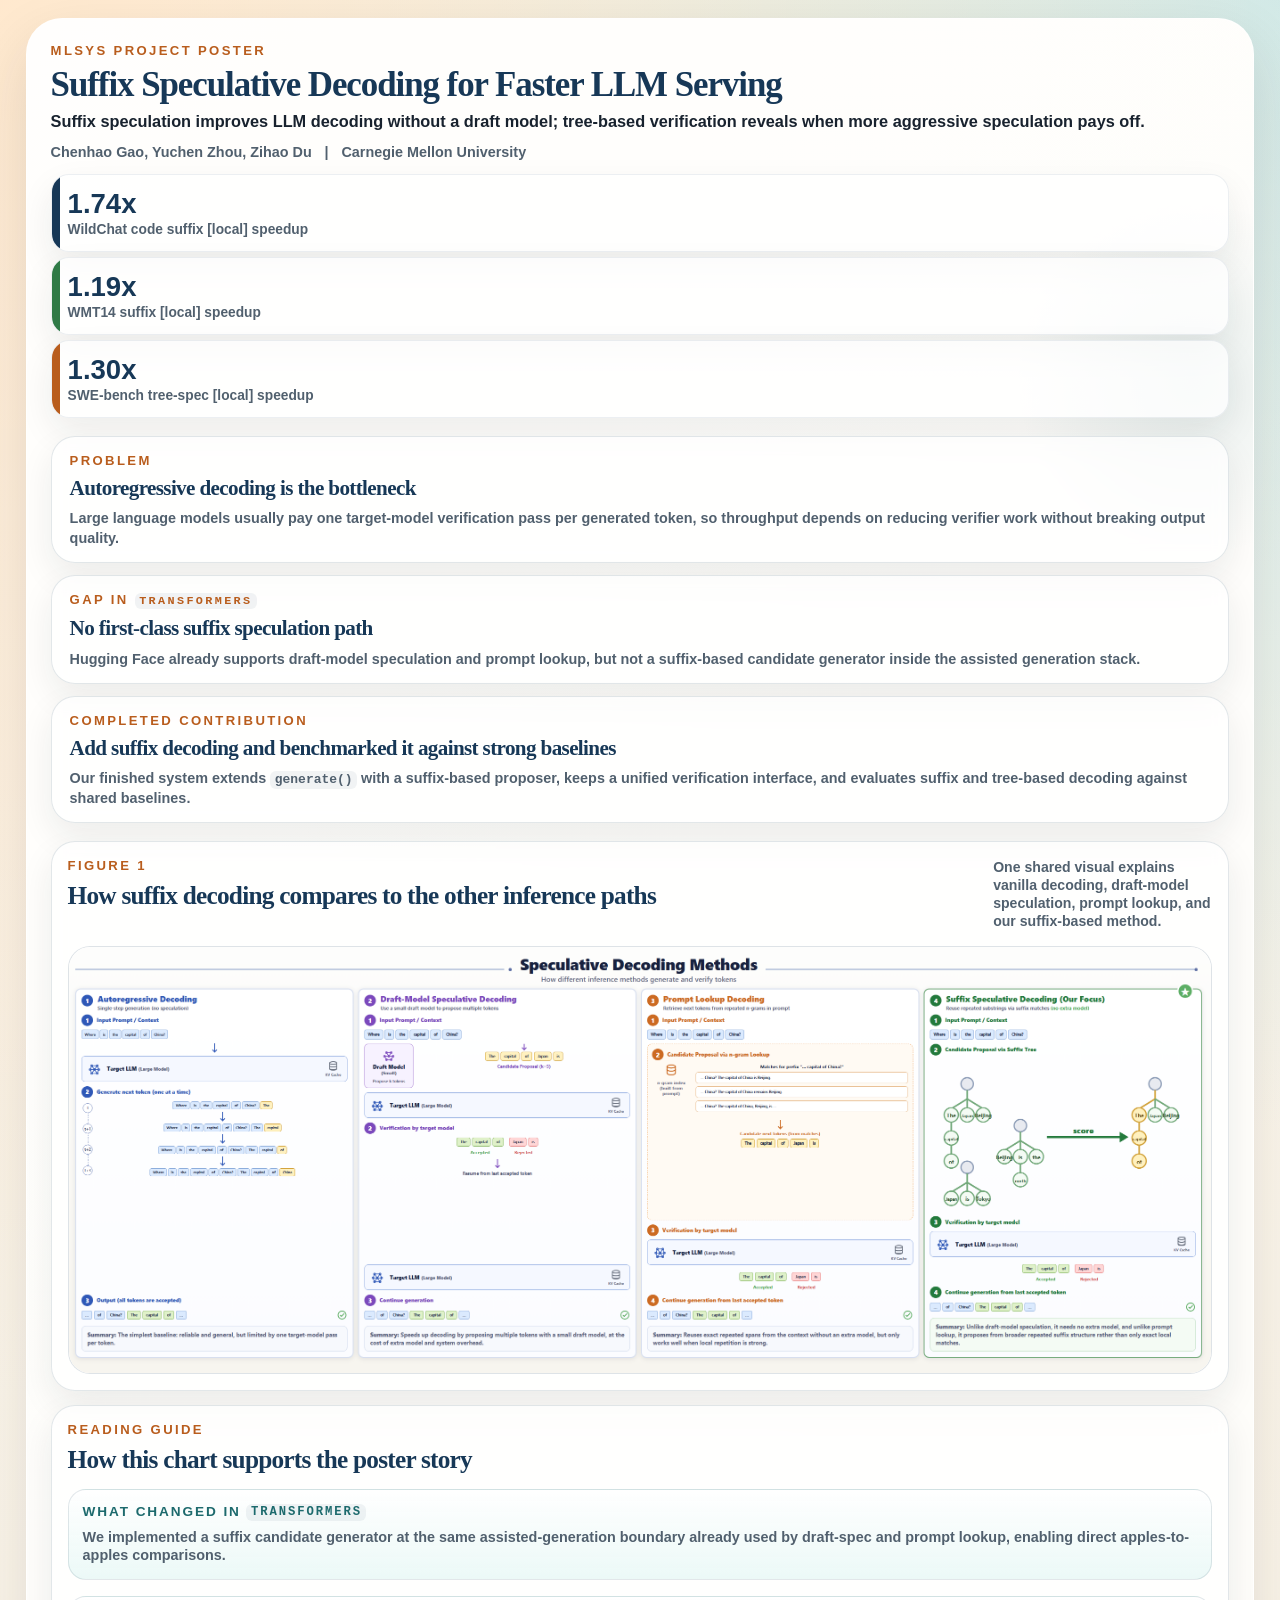
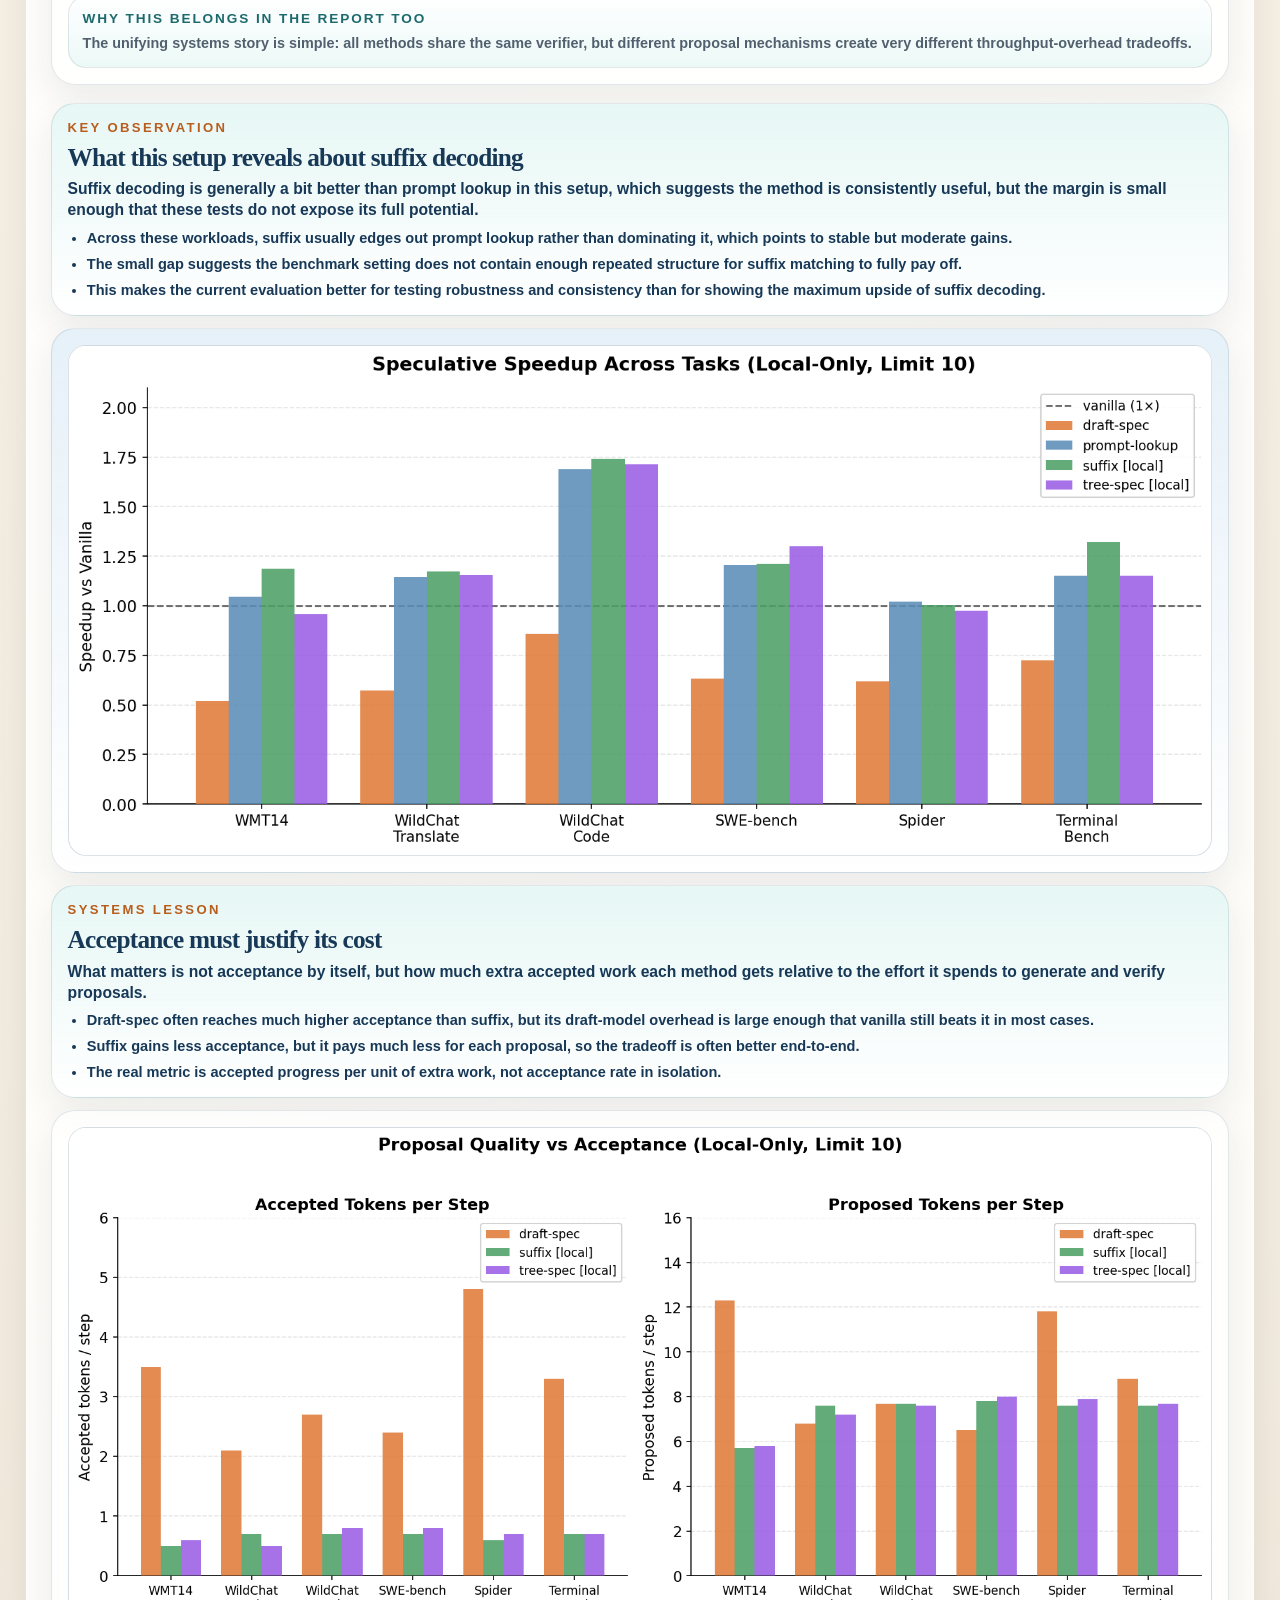
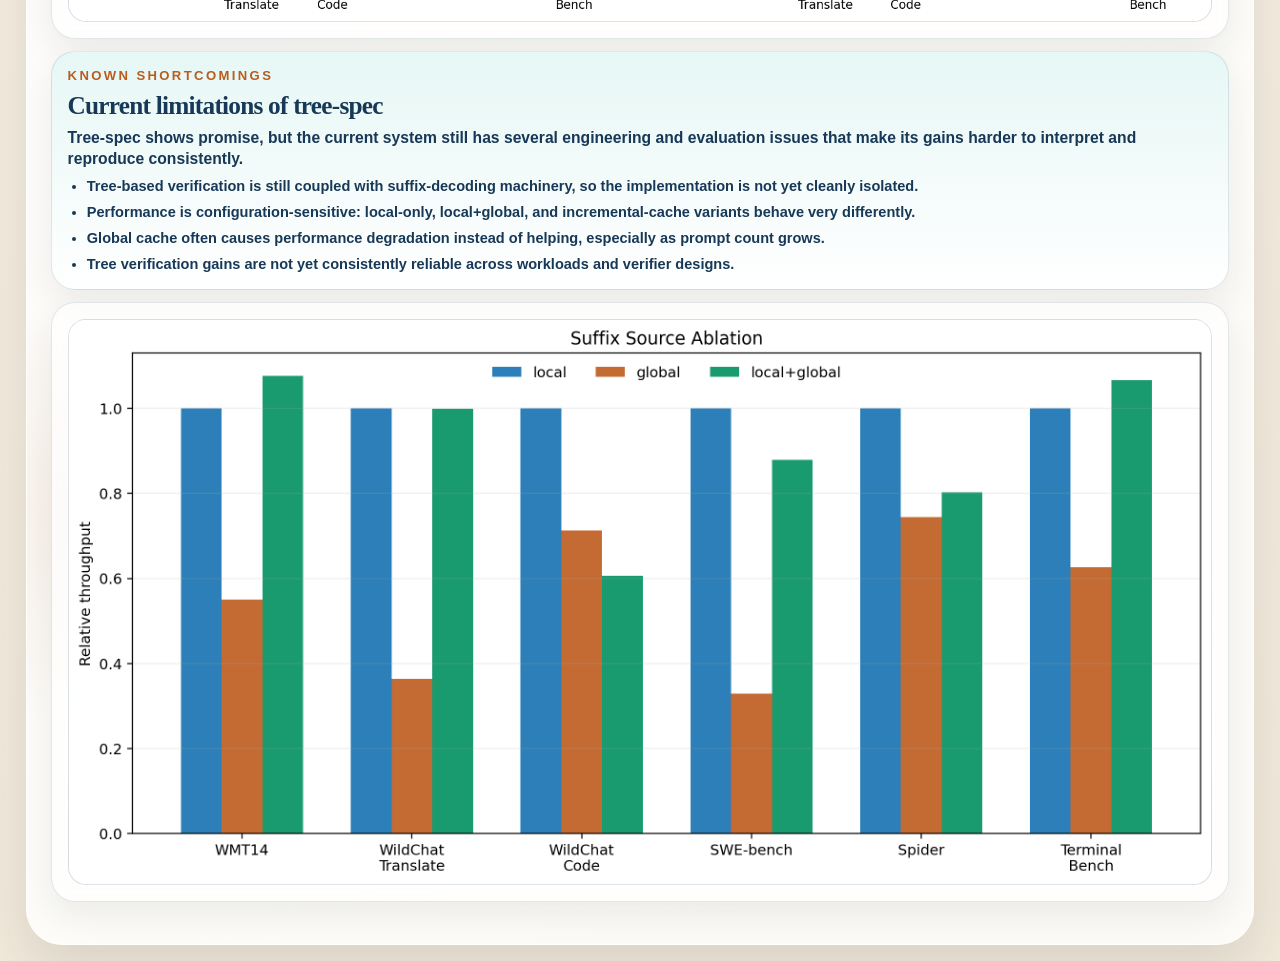
==== commit 365fc716: "Merge pull request #4 from stormckey/poster-bottom Update poster bottom" ====
--- a/poster/index.html
+++ b/poster/index.html
@@ -127,8 +127,8 @@
           <aside class="panel inset-panel">
             <div class="panel-header">
               <div>
-                <p class="card-kicker">Suffix / Tree Intuition</p>
-                <h2>How our proposals and verifier differ from prior methods</h2>
+                <p class="card-kicker">Reading Guide</p>
+                <h2>How this chart supports the poster story</h2>
               </div>
             </div>
 
@@ -141,20 +141,20 @@
             </ul> -->
 
             <div class="inset-callout">
-              <p class="callout-title">Suffix Proposals from Repeated Context</p>
+              <p class="callout-title">What changed in <code>transformers</code></p>
               <p>
-                Instead of using a separate draft model, suffix decoding looks
-                for repeated suffix patterns in the accepted context and turns
-                those matched continuations into speculative token proposals.
+                We implemented a suffix candidate generator at the same
+                assisted-generation boundary already used by draft-spec and
+                prompt lookup, enabling direct apples-to-apples comparisons.
               </p>
             </div>
 
             <div class="inset-callout">
-              <p class="callout-title">Tree Verification Beyond One Path</p>
+              <p class="callout-title">Why this belongs in the report too</p>
               <p>
-                The tree version generalizes a single linear suffix match into
-                multiple candidate branches, so one verifier pass can test a
-                broader continuation structure before falling back to decoding.
+                The unifying systems story is simple: all methods share the same
+                verifier, but different proposal mechanisms create very
+                different throughput-overhead tradeoffs.
               </p>
             </div>
           </aside>
@@ -166,29 +166,27 @@
               <div class="panel-header">
                 <div>
                   <p class="card-kicker">Key Observation</p>
-                  <h2>Why suffix wins early</h2>
+                  <h2>What this setup reveals about suffix decoding</h2>
                 </div>
               </div>
               <p class="insight-lead">
-                In the short-output regime, suffix is usually the best practical
-                baseline even though its acceptance rate stays low.
+                Suffix decoding is generally a bit better than prompt lookup in
+                this setup, which suggests the method is consistently useful,
+                but the margin is small enough that these tests do not expose
+                its full potential.
               </p>
               <ul class="conclusion-list compact">
-                <li>It avoids a separate draft model and its coordination cost.</li>
-                <li>Proposals are cheap, so 7–10% acceptance still beats vanilla on 4 of 6 workloads.</li>
-                <li>Tree-spec [local] is within 0.02–0.03× of suffix on most workloads, taking the lead only on SWE-bench (1.30× vs 1.21×).</li>
+                <li>Across these workloads, suffix usually edges out prompt lookup rather than dominating it, which points to stable but moderate gains.</li>
+                <li>The small gap suggests the benchmark setting does not contain enough repeated structure for suffix matching to fully pay off.</li>
+                <li>This makes the current evaluation better for testing robustness and consistency than for showing the maximum upside of suffix decoding.</li>
               </ul>
             </article>
 
-            <article class="panel chart-card hero-chart chart-span-side compact-chart">
+            <article class="panel chart-card figure-only hero-chart chart-span-side compact-chart">
               <!-- <div class="chart-meta">
                 <span class="chart-status">Final Figure</span>
                 <span class="chart-source"><code>figures/speculative_speedup.png</code></span>
               </div> -->
-              <h3>Suffix [Local] Delivers Consistent Short-Regime Speedups</h3>
-              <p class="chart-subtitle">
-                All methods, local-only, limit 10 · Workloads: WMT14, WildChat translate/code, SWE-bench, Spider, TerminalBench
-              </p>
               <figure class="chart-figure">
                 <img
                   src="speculative_speedup_final.png"
@@ -207,32 +205,67 @@
               <div class="panel-header">
                 <div>
                   <p class="card-kicker">Systems Lesson</p>
-                  <h2>Acceptance is not the objective</h2>
+                  <h2>Acceptance must justify its cost</h2>
                 </div>
               </div>
               <p class="insight-lead">
-                Higher acceptance can still lose end-to-end if the proposal path
-                is expensive or the verifier cannot amortize enough work.
+                What matters is not acceptance by itself, but how much extra
+                accepted work each method gets relative to the effort it spends
+                to generate and verify proposals.
               </p>
               <ul class="conclusion-list compact">
-                <li>Draft-spec reaches 28–40% acceptance — far above suffix's 7–10% — yet is slower than vanilla on every workload.</li>
-                <li>Suffix wins with ~0.6–0.7 accepted tokens/step because its proposal path is lightweight.</li>
-                <li>The right metric is end-to-end throughput, not acceptance rate in isolation.</li>
+                <li>Draft-spec often reaches much higher acceptance than suffix, but its draft-model overhead is large enough that vanilla still beats it in most cases.</li>
+                <li>Suffix gains less acceptance, but it pays much less for each proposal, so the tradeoff is often better end-to-end.</li>
+                <li>The real metric is accepted progress per unit of extra work, not acceptance rate in isolation.</li>
               </ul>
             </article>
 
-            <article class="panel chart-card chart-span-side compact-chart">
+            <article class="panel chart-card figure-only chart-span-side compact-chart">
+              <!-- <div class="chart-meta">
+                <span class="chart-status">Final Figure</span>
+                <span class="chart-source"><code>figures/proposal_vs_accept_per_step.png</code></span>
+              </div> -->
+              <figure class="chart-figure">
+                <img
+                  src="proposal_vs_accept_final.png"
+                  alt="Side-by-side bar charts comparing accepted tokens per step and proposed tokens per step for draft-spec, suffix local, and tree-spec local."
+                />
+              </figure>
+              <!-- <p class="takeaway">
+                <strong>Takeaway:</strong> Draft-spec proposes 6–12 tokens/step
+                and accepts 2–5, yet loses to vanilla on every workload.
+                Suffix proposes 6–8 and accepts only ~0.6–0.7, yet wins most
+                workloads — verifier cost, not acceptance count, is the binding constraint.
+              </p> -->
+            </article>
+
+            <article class="panel insight-card chart-span-main">
+              <div class="panel-header">
+                <div>
+                  <p class="card-kicker">Known Shortcomings</p>
+                  <h2>Current limitations of tree-spec</h2>
+                </div>
+              </div>
+              <p class="insight-lead">
+                Tree-spec shows promise, but the current system still has
+                several engineering and evaluation issues that make its gains
+                harder to interpret and reproduce consistently.
+              </p>
+              <ul class="conclusion-list compact">
+                <li>Tree-based verification is still coupled with suffix-decoding machinery, so the implementation is not yet cleanly isolated.</li>
+                <li>Performance is configuration-sensitive: local-only, local+global, and incremental-cache variants behave very differently.</li>
+                <li>Global cache often causes performance degradation instead of helping, especially as prompt count grows.</li>
+                <li>Tree verification gains are not yet consistently reliable across workloads and verifier designs.</li>
+              </ul>
+            </article>
+
+            <article class="panel chart-card figure-only chart-span-side compact-chart">
               <!-- <div class="chart-meta">
                 <span class="chart-status">Final Figure</span>
                 <span class="chart-source">
                   <code>figures/suffix_ablation_normalized_to_local.png</code>
                 </span>
               </div> -->
-              <h3>Local Matching Is the Right Suffix Default</h3>
-              <p class="chart-subtitle">
-                Compare <code>local</code>, <code>local+global</code>, and
-                <code>global-only</code>
-              </p>
               <figure class="chart-figure">
                 <img
                   src="../figures/suffix_ablation_normalized_to_local.png"
@@ -247,49 +280,6 @@
               </p> -->
             </article>
 
-            <article class="panel chart-card compact-chart">
-              <!-- <div class="chart-meta">
-                <span class="chart-status">Final Figure</span>
-                <span class="chart-source"><code>figures/proposal_vs_accept_per_step.png</code></span>
-              </div> -->
-              <h3>Acceptance Rate Alone Does Not Predict Speed</h3>
-              <p class="chart-subtitle">
-                Accepted and proposed tokens per step · local-only, limit 10
-              </p>
-              <figure class="chart-figure">
-                <img
-                  src="proposal_vs_accept_final.png"
-                  alt="Side-by-side bar charts comparing accepted tokens per step and proposed tokens per step for draft-spec, suffix local, and tree-spec local."
-                />
-              </figure>
-              <!-- <p class="takeaway">
-                <strong>Takeaway:</strong> Draft-spec proposes 6–12 tokens/step
-                and accepts 2–5, yet loses to vanilla on every workload.
-                Suffix proposes 6–8 and accepts only ~0.6–0.7, yet wins most
-                workloads — verifier cost, not acceptance count, is the binding constraint.
-              </p> -->
-            </article>
-
-            <article class="panel insight-card chart-span-side">
-              <div class="panel-header">
-                <div>
-                  <p class="card-kicker">Tree-Spec Extension</p>
-                  <h2>Where tree-spec matters</h2>
-                </div>
-              </div>
-              <p class="insight-lead">
-                Tree-spec is not the strongest short-regime baseline, but it has
-                much higher upside once generation is long enough to amortize
-                verification overhead.
-              </p>
-              <ul class="conclusion-list compact">
-                <li>At <code>limit 10</code>, suffix usually wins or ties in practical throughput.</li>
-                <li>At <code>limit 50</code>, tree-spec breaks out on SWE-bench (155.5 tok/s, 71.5% draft acceptance) where draft acceptance and long outputs amortize verifier overhead.</li>
-                <li>On the other limit-50 workloads, tree-spec settles into a low-acceptance regime (12.7%–18.7%) and clusters near 60–67 tok/s.</li>
-                <li>The method is best viewed as a higher-ceiling extension, not a drop-in replacement for short outputs.</li>
-              </ul>
-            </article>
-
             <!-- <article class="panel summary-card chart-span-full">
               <div class="panel-header">
                 <div>
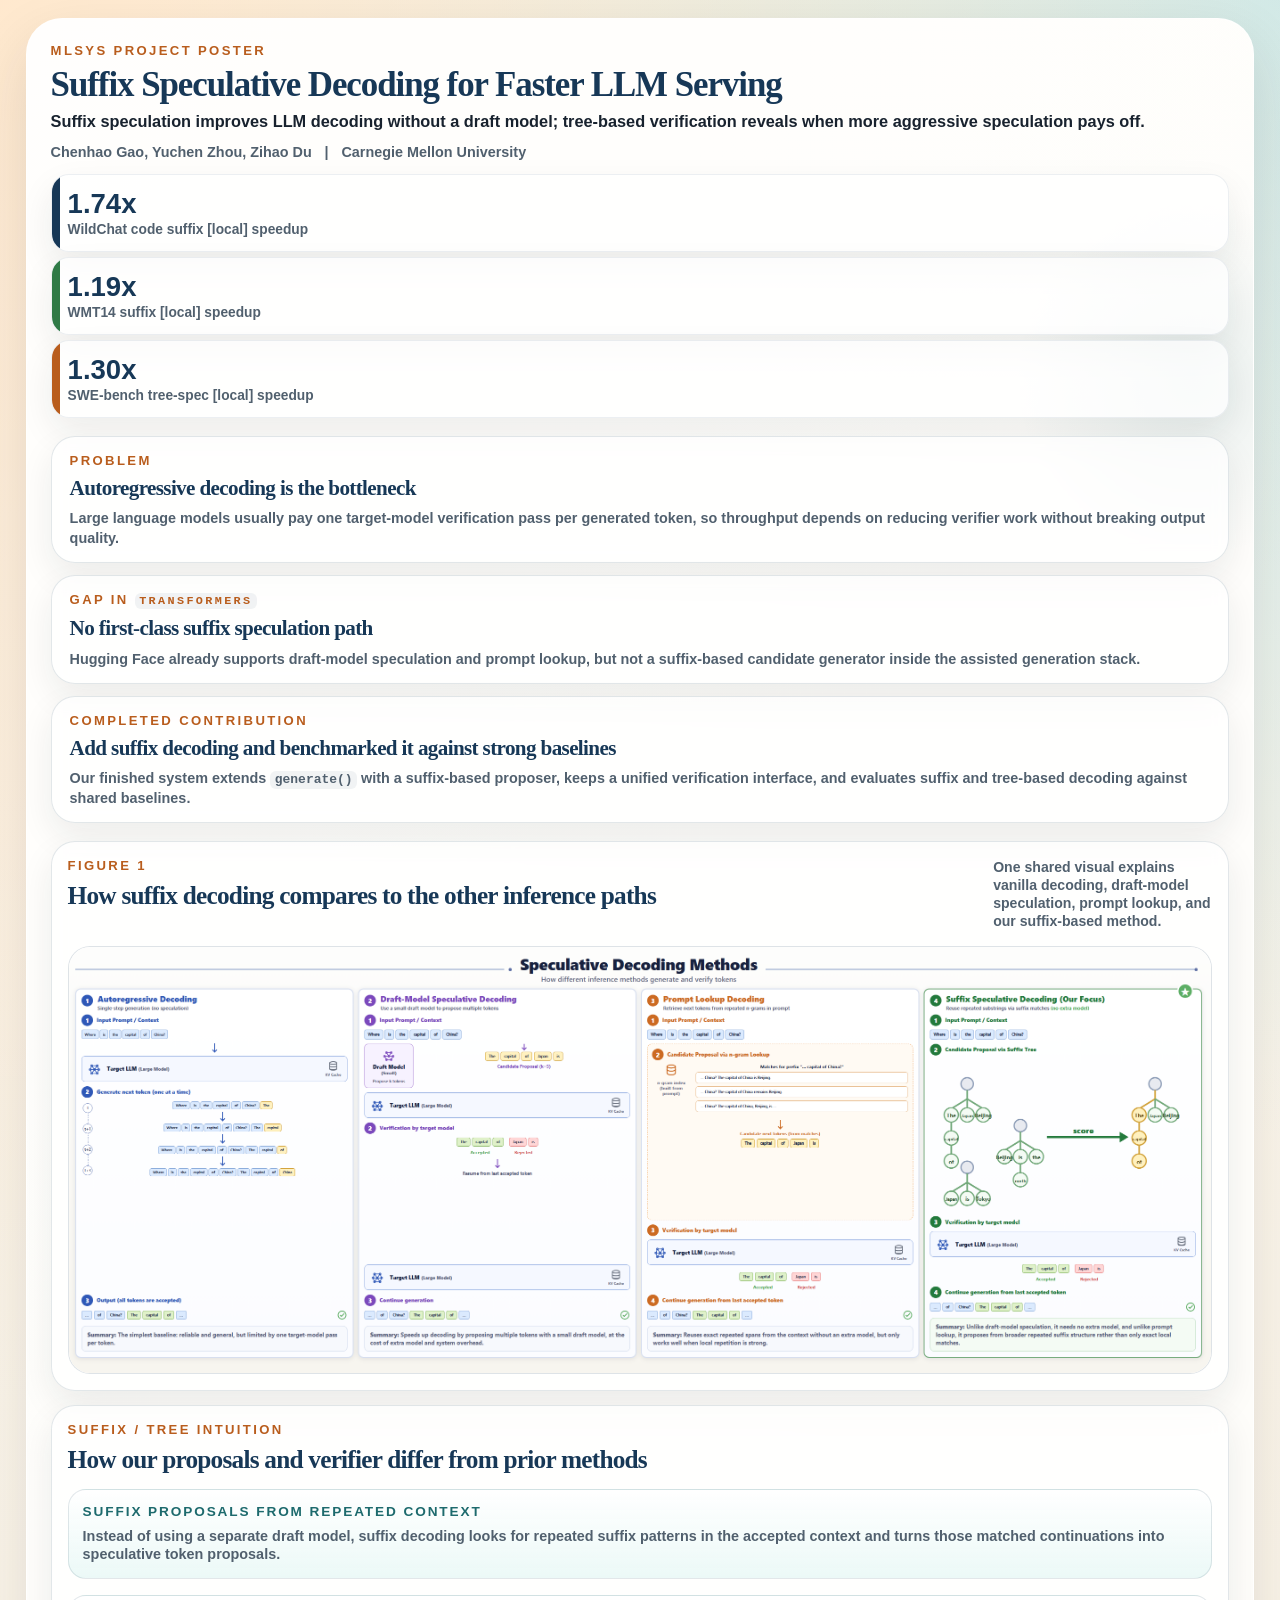
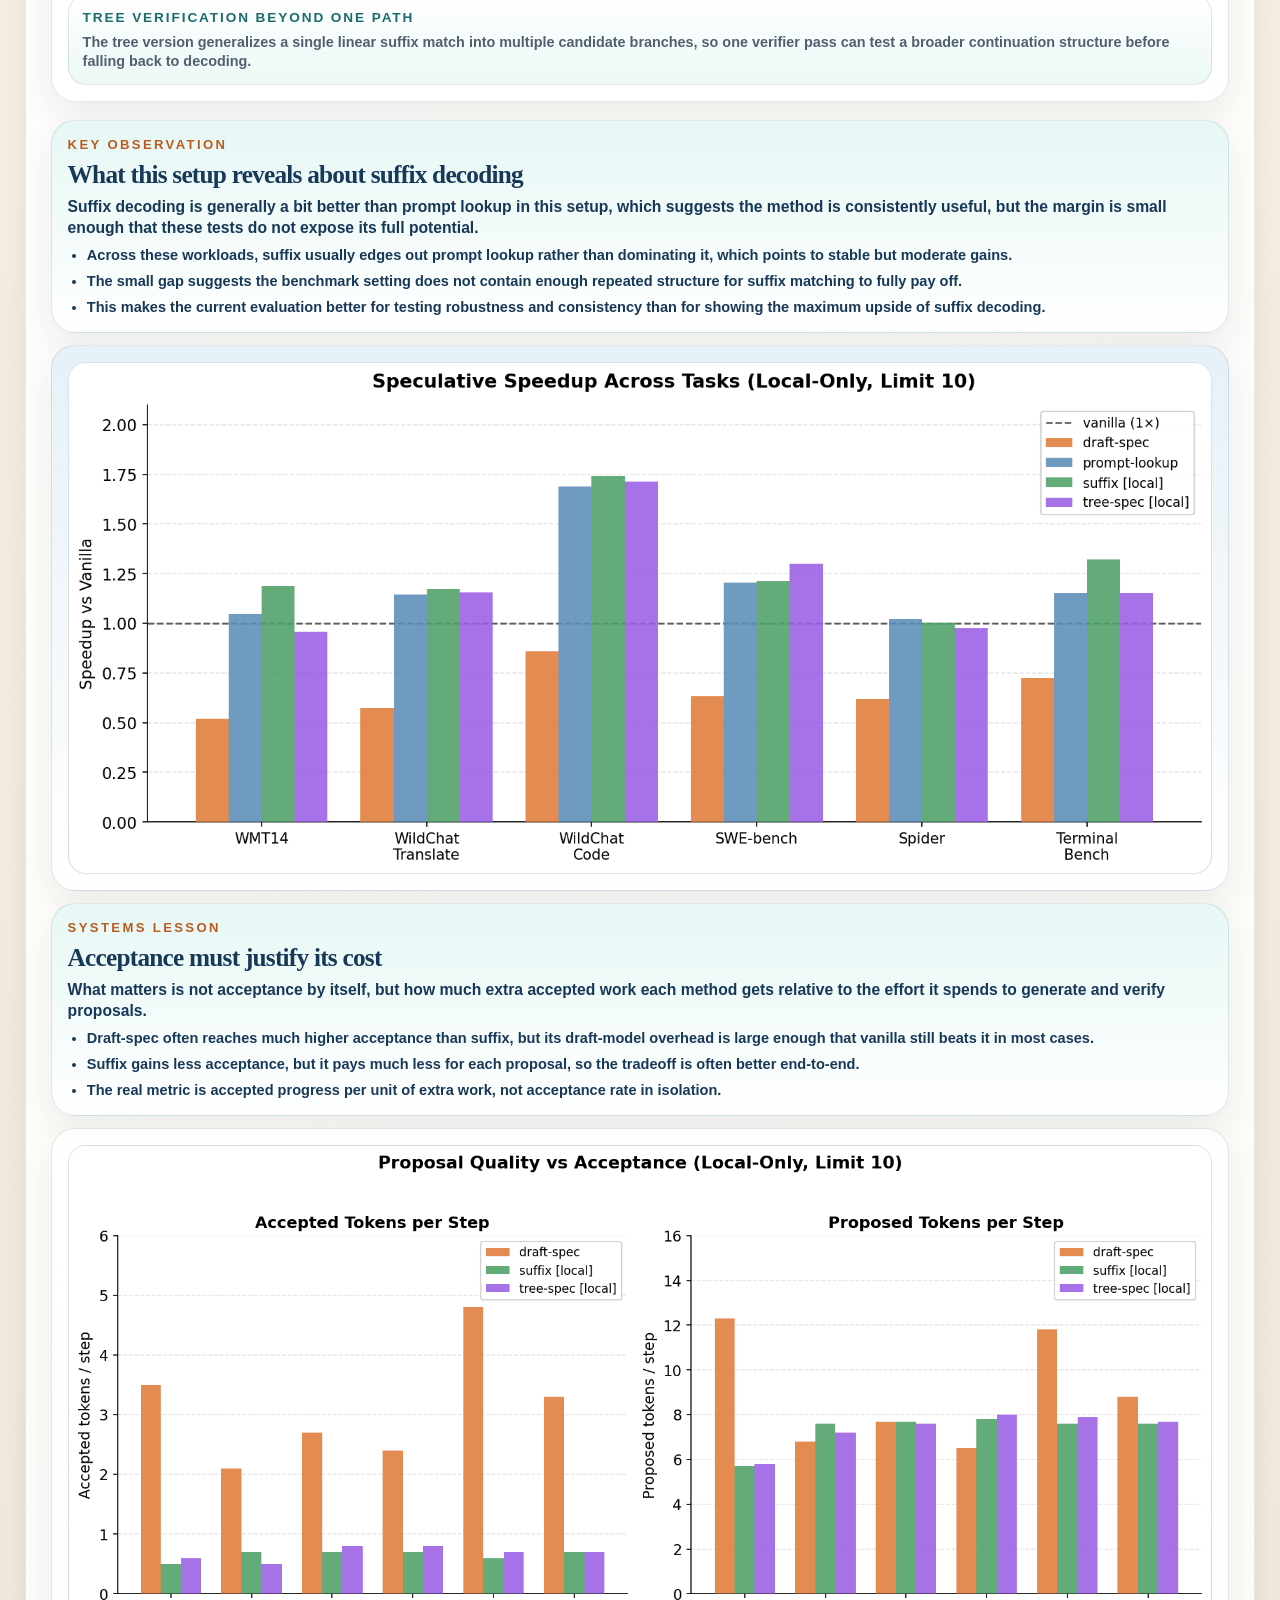
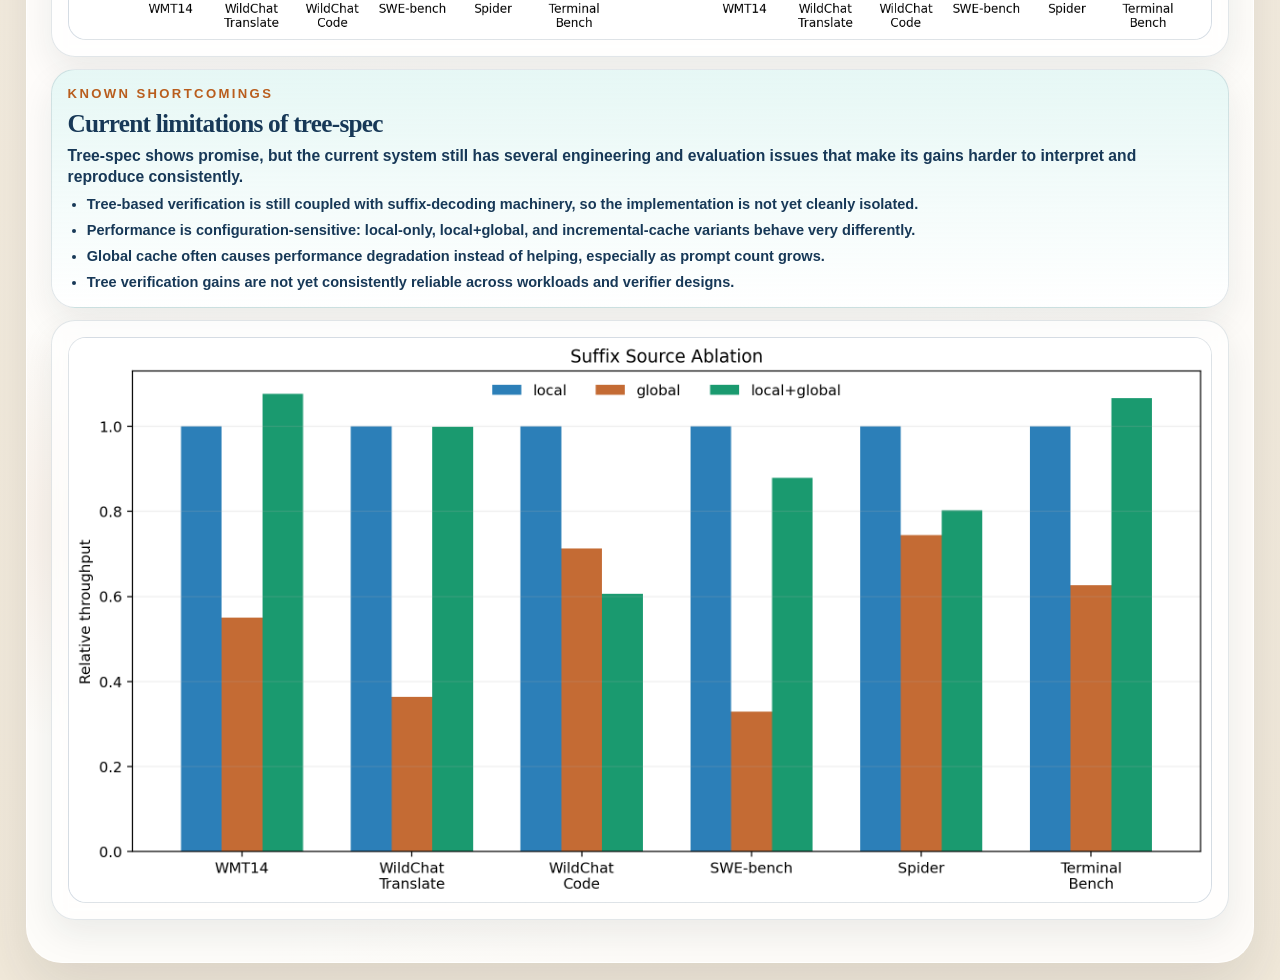
==== commit d66f4e9e: "Merge branch 'main' into poster" ====
--- a/poster/index.html
+++ b/poster/index.html
@@ -127,8 +127,8 @@
           <aside class="panel inset-panel">
             <div class="panel-header">
               <div>
-                <p class="card-kicker">Reading Guide</p>
-                <h2>How this chart supports the poster story</h2>
+                <p class="card-kicker">Suffix / Tree Intuition</p>
+                <h2>How our proposals and verifier differ from prior methods</h2>
               </div>
             </div>
 
@@ -141,20 +141,20 @@
             </ul> -->
 
             <div class="inset-callout">
-              <p class="callout-title">What changed in <code>transformers</code></p>
+              <p class="callout-title">Suffix Proposals from Repeated Context</p>
               <p>
-                We implemented a suffix candidate generator at the same
-                assisted-generation boundary already used by draft-spec and
-                prompt lookup, enabling direct apples-to-apples comparisons.
+                Instead of using a separate draft model, suffix decoding looks
+                for repeated suffix patterns in the accepted context and turns
+                those matched continuations into speculative token proposals.
               </p>
             </div>
 
             <div class="inset-callout">
-              <p class="callout-title">Why this belongs in the report too</p>
+              <p class="callout-title">Tree Verification Beyond One Path</p>
               <p>
-                The unifying systems story is simple: all methods share the same
-                verifier, but different proposal mechanisms create very
-                different throughput-overhead tradeoffs.
+                The tree version generalizes a single linear suffix match into
+                multiple candidate branches, so one verifier pass can test a
+                broader continuation structure before falling back to decoding.
               </p>
             </div>
           </aside>
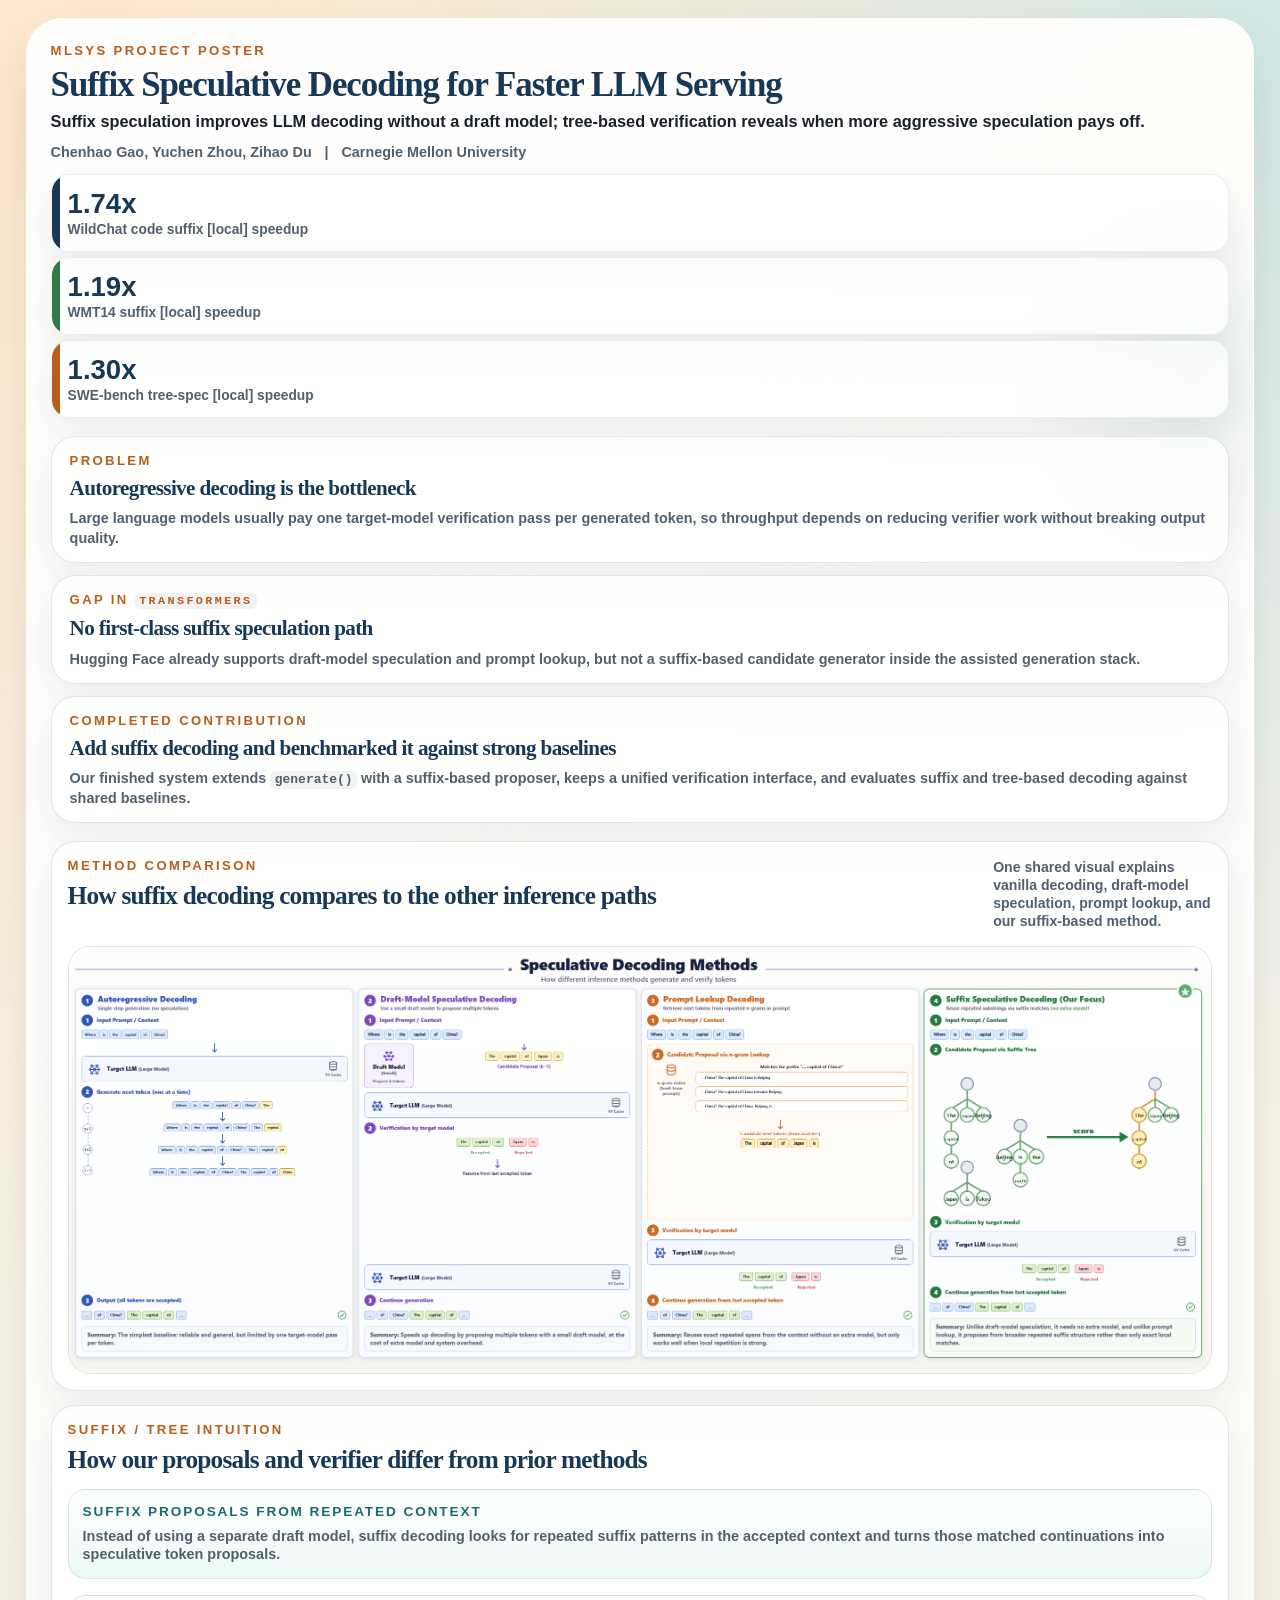
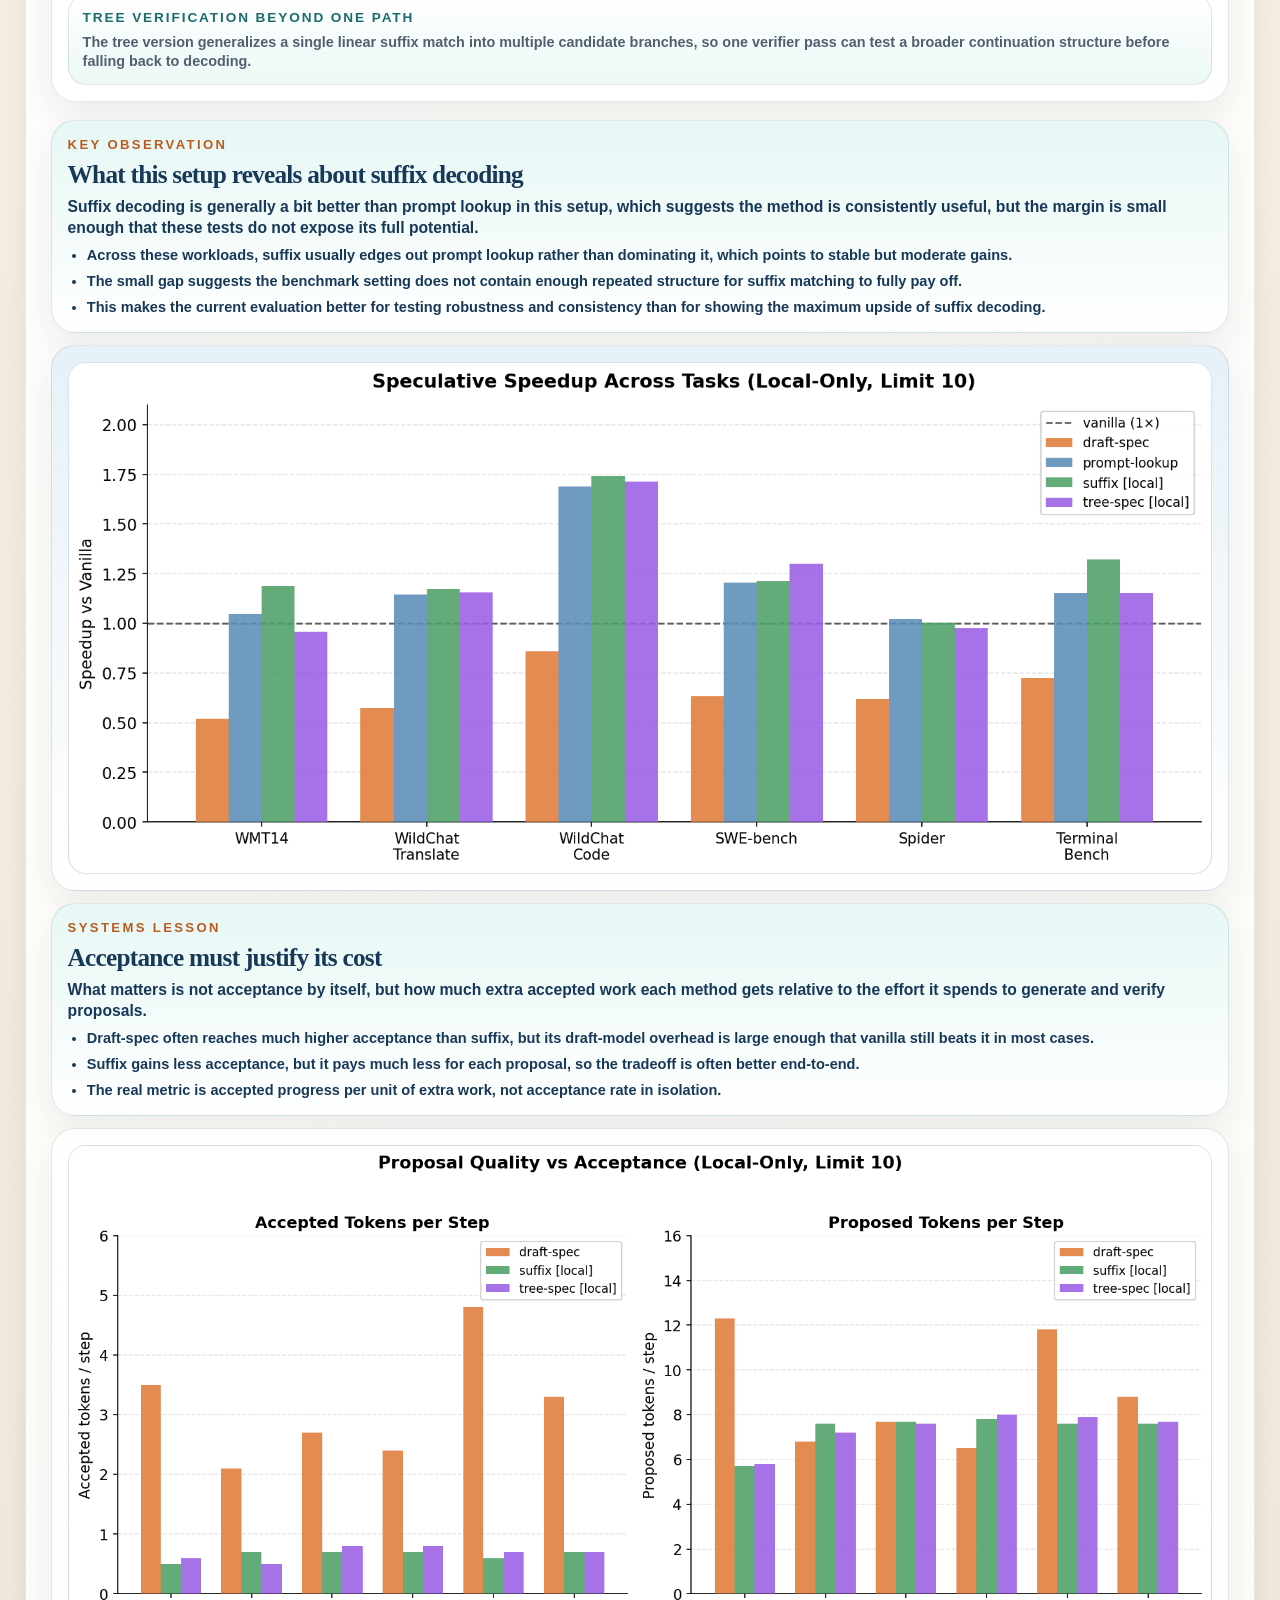
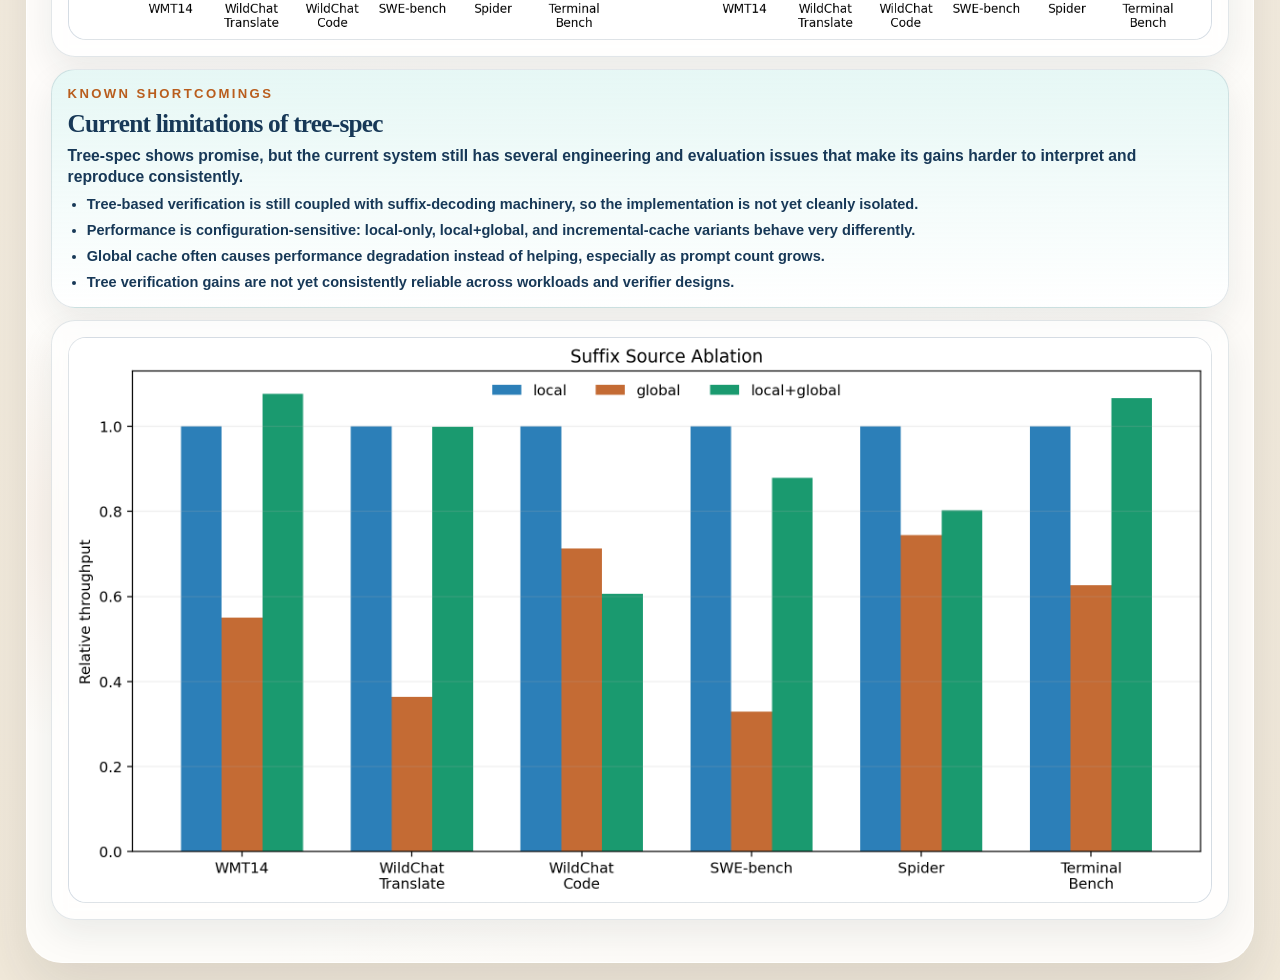
==== commit 8c2a5d69: "Add figure title" ====
--- a/poster/index.html
+++ b/poster/index.html
@@ -77,7 +77,7 @@
           <section class="panel architecture-panel">
             <div class="panel-header">
               <div>
-                <p class="card-kicker">Figure 1</p>
+                <p class="card-kicker">Method Comparison</p>
                 <h2>How suffix decoding compares to the other inference paths</h2>
               </div>
               <p class="panel-note">
